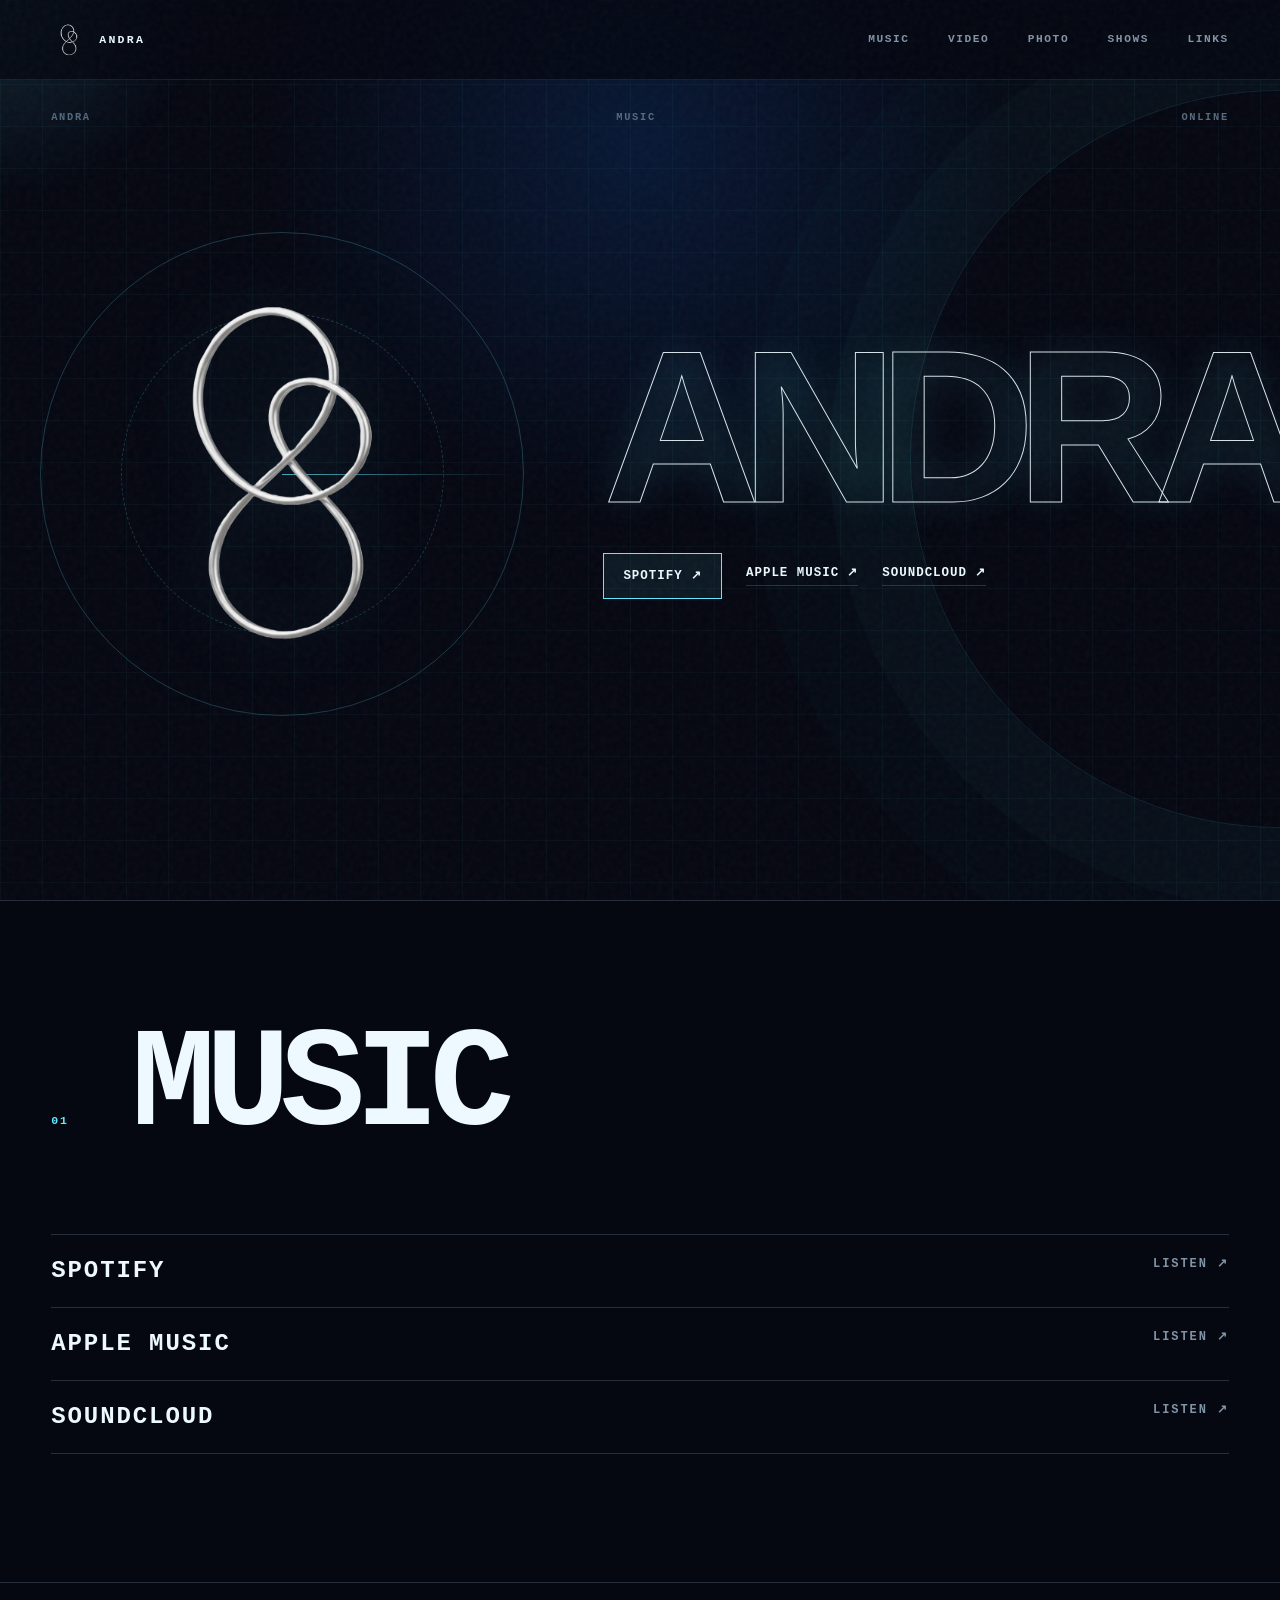
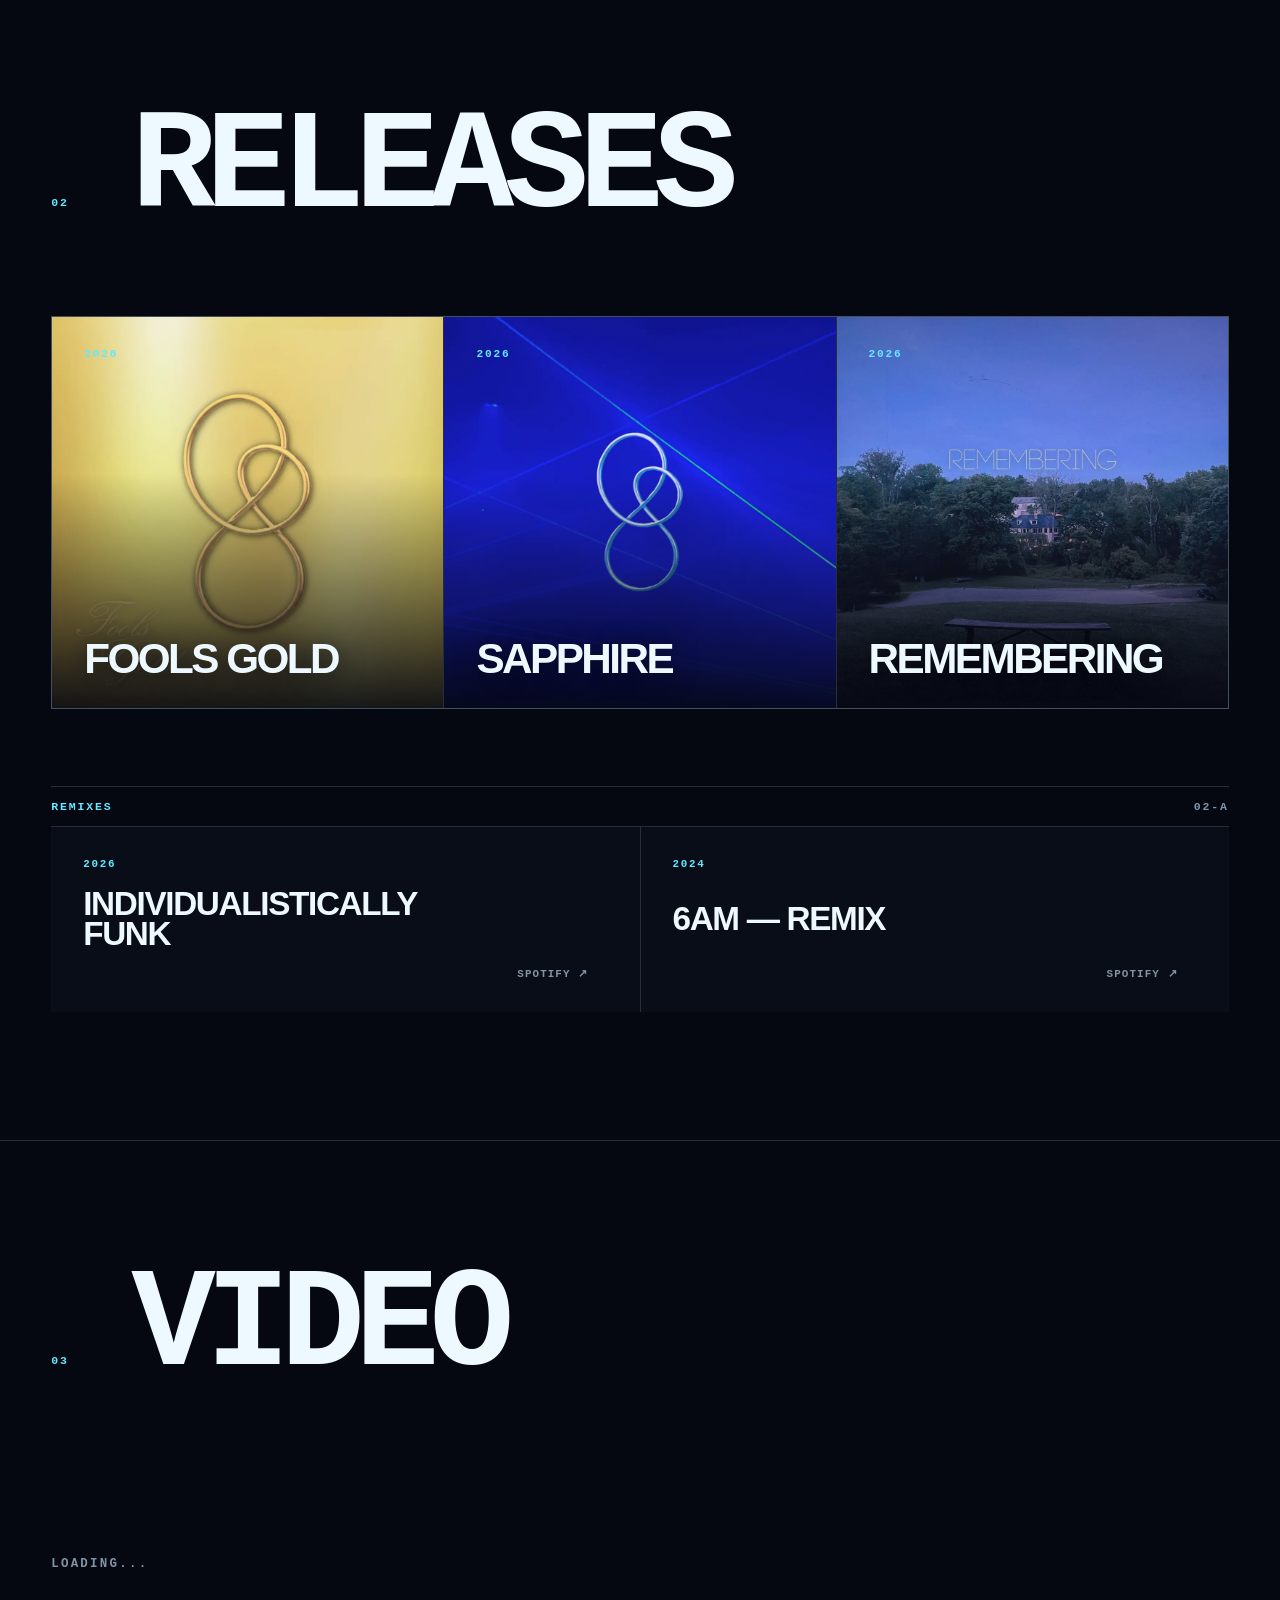
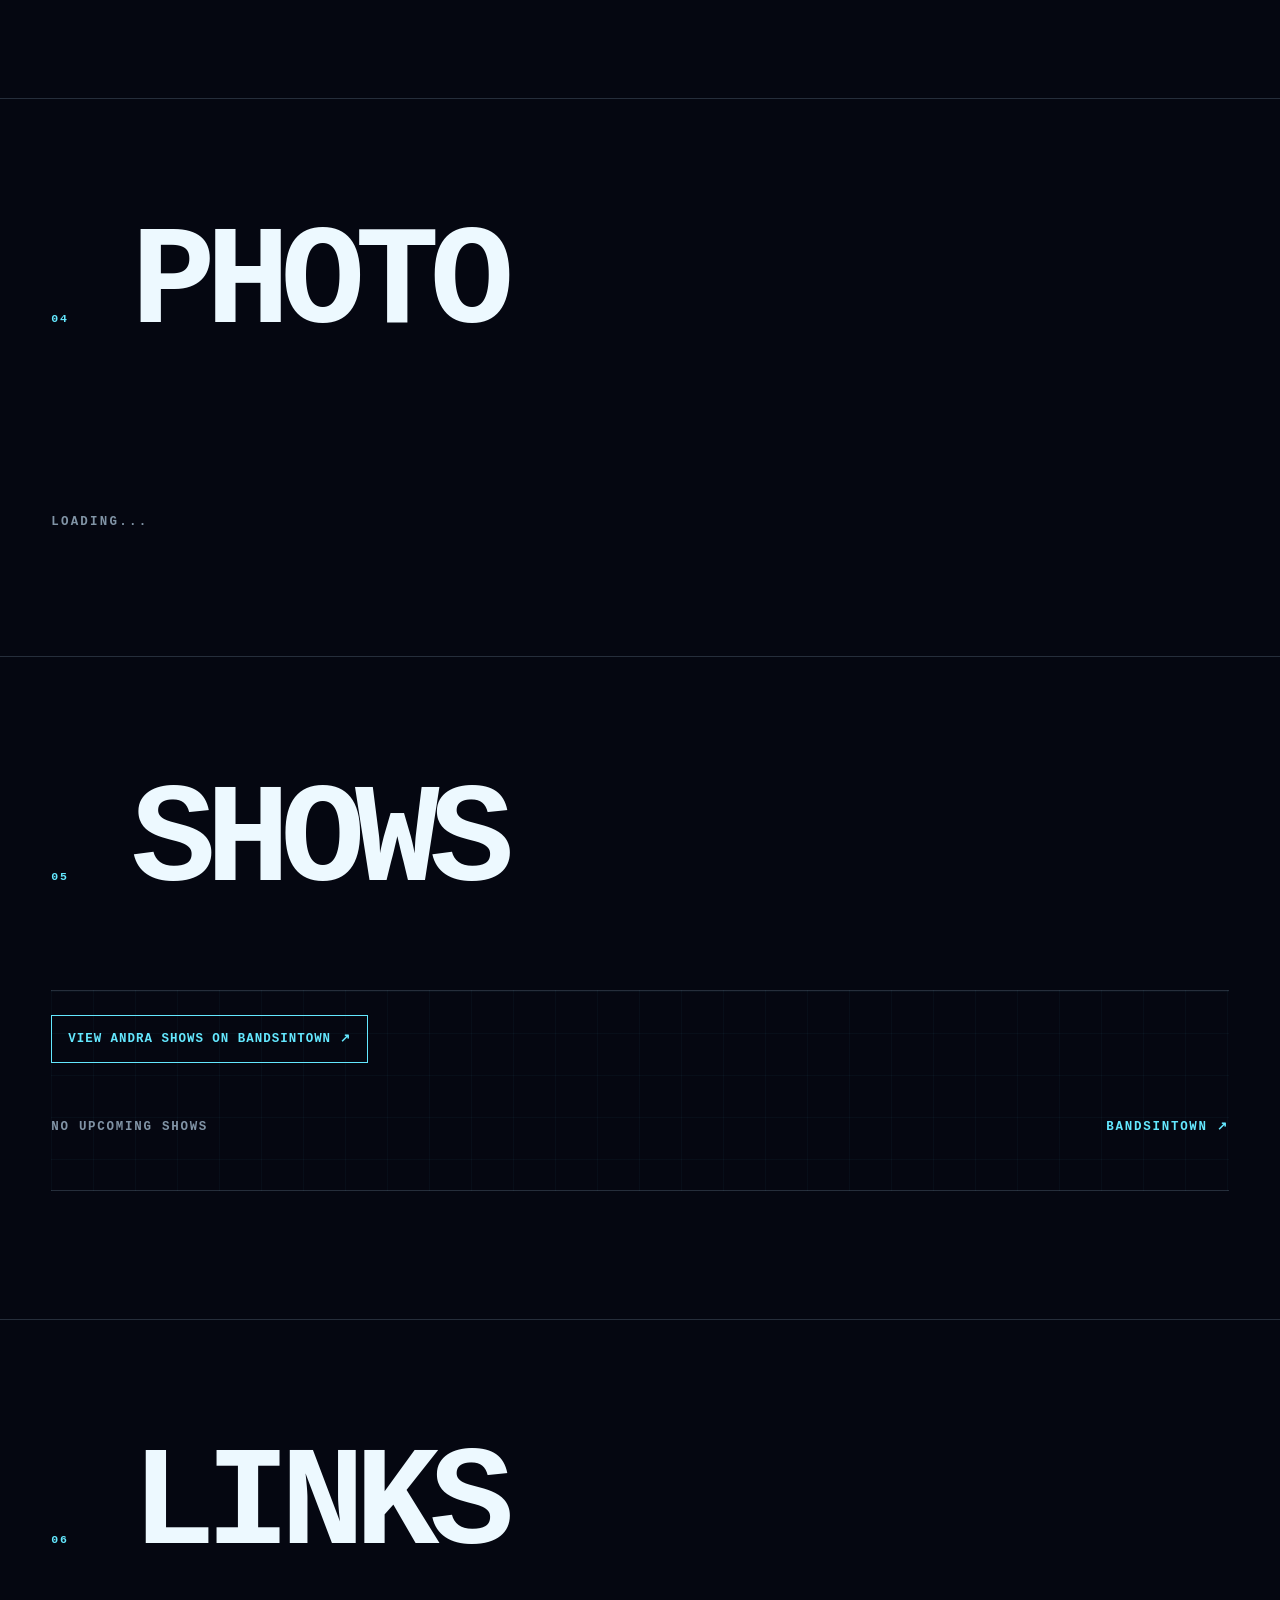
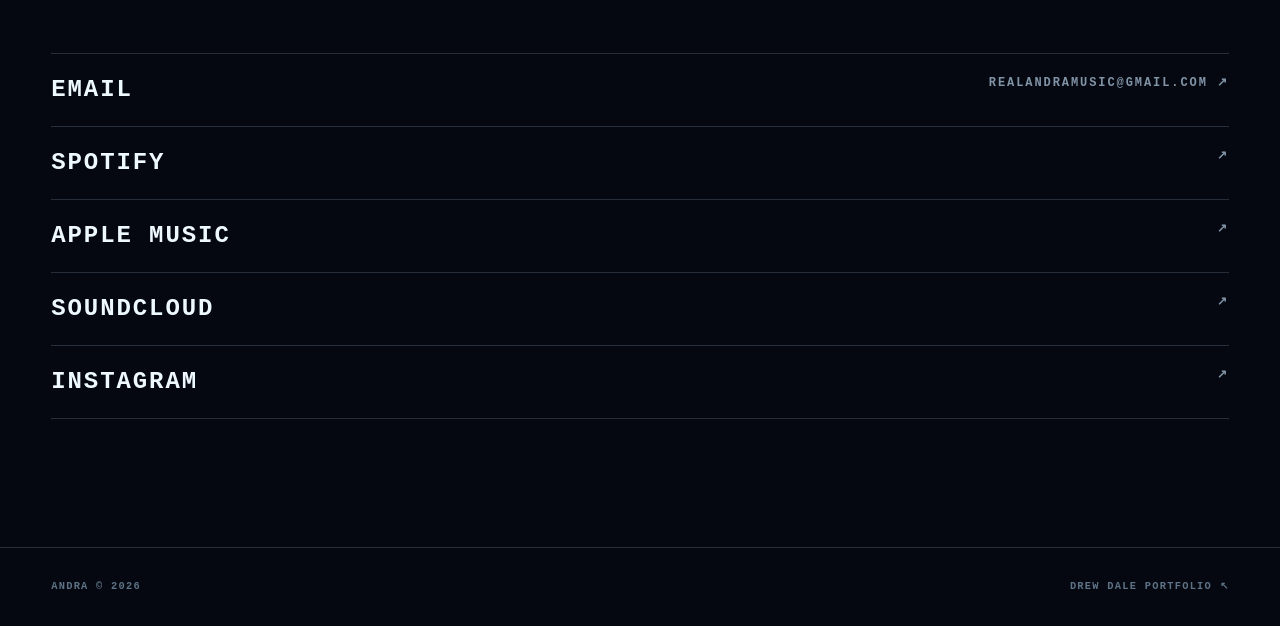
==== andra/index.html @ 9d119e75 "Add Andra release artwork and remix section" ====
<!doctype html>
<html lang="en">
<head>
  <meta charset="utf-8">
  <meta name="viewport" content="width=device-width, initial-scale=1">
  <meta name="description" content="Official music site for Andra.">
  <meta name="theme-color" content="#050711">
  <title>Andra — Music</title>
  <link rel="icon" href="assets/andra-logo.png" type="image/png">
  <link rel="stylesheet" href="style.css?v=7">
  <script src="script.js?v=4" defer></script>
  <script charset="utf-8" src="https://widgetv3.bandsintown.com/main.min.js" defer></script>
</head>
<body>
  <a class="skip-link" href="#main">Skip to music</a>
  <div class="grain" aria-hidden="true"></div>
  <div class="cursor-orb" aria-hidden="true"></div>

  <header class="site-header">
    <a class="mini-logo" href="#top" aria-label="Andra home">
      <img src="assets/andra-logo.png" alt="" width="1024" height="1024">
      <span>ANDRA</span>
    </a>
    <nav aria-label="Main navigation">
      <a href="#music">Music</a>
      <a href="#video">Video</a>
      <a href="#photo">Photo</a>
      <a href="#shows">Shows</a>
      <a href="#links">Links</a>
    </nav>
  </header>

  <main id="main">
    <section class="hero" id="top" aria-labelledby="artist-name">
      <div class="hero-interface" aria-hidden="true">
        <span>ANDRA</span>
        <span>MUSIC</span>
        <span>ONLINE</span>
      </div>

      <div class="hero-logo" aria-hidden="true">
        <div class="sonar sonar-a"></div>
        <div class="sonar sonar-b"></div>
        <img src="assets/andra-logo.png" alt="" width="1024" height="1024">
      </div>

      <div class="hero-copy">
        <h1 id="artist-name">ANDRA</h1>
        <div class="hero-links" aria-label="Listen to Andra">
          <a class="primary-link" href="https://open.spotify.com/artist/1Gm8p7CTSjxUu0ezOgOpoF?si=DqBibZ4pTDu-UYBPujvklw" target="_blank" rel="noreferrer">Spotify <span aria-hidden="true">↗</span></a>
          <a href="https://music.apple.com/us/artist/andra/1896564384" target="_blank" rel="noreferrer">Apple Music <span aria-hidden="true">↗</span></a>
          <a href="https://soundcloud.com/realandramusic" target="_blank" rel="noreferrer">SoundCloud <span aria-hidden="true">↗</span></a>
        </div>
      </div>
    </section>

    <section class="section music" id="music" aria-labelledby="music-title">
      <header class="section-header reveal">
        <span>01</span>
        <h2 id="music-title">MUSIC</h2>
      </header>

      <div class="platform-links reveal">
        <a href="https://open.spotify.com/artist/1Gm8p7CTSjxUu0ezOgOpoF?si=DqBibZ4pTDu-UYBPujvklw" target="_blank" rel="noreferrer"><span>Spotify</span><b>Listen ↗</b></a>
        <a href="https://music.apple.com/us/artist/andra/1896564384" target="_blank" rel="noreferrer"><span>Apple Music</span><b>Listen ↗</b></a>
        <a href="https://soundcloud.com/realandramusic" target="_blank" rel="noreferrer"><span>SoundCloud</span><b>Listen ↗</b></a>
      </div>
    </section>

    <section class="section releases" id="releases" aria-labelledby="releases-title">
      <header class="section-header reveal">
        <span>02</span>
        <h2 id="releases-title">RELEASES</h2>
      </header>

      <div class="release-grid originals-grid">
        <a class="release release-cover reveal" href="https://open.spotify.com/track/7aOInyZEMeMZ5EPRooJ4oB?si=f89f6ecf9fa64d1b" target="_blank" rel="noreferrer">
          <img class="release-art" src="assets/fools-gold-cover.webp" alt="Fools Gold cover art" width="1080" height="1080">
          <span>2026</span>
          <strong>FOOLS GOLD</strong>
        </a>
        <a class="release release-cover reveal" href="https://open.spotify.com/track/3JJ1TotNnG4MKwpEH8LheU?si=69274192e503441c" target="_blank" rel="noreferrer">
          <img class="release-art" src="assets/sapphire-cover.webp" alt="Sapphire cover art" width="1080" height="1080">
          <span>2026</span>
          <strong>SAPPHIRE</strong>
        </a>
        <a class="release release-cover reveal" href="https://open.spotify.com/track/6D9ojOeS3NkBoJqb3x55IJ?si=e30ac27583514f0c" target="_blank" rel="noreferrer">
          <img class="release-art" src="assets/remembering-cover.webp" alt="Remembering cover art" width="1080" height="1080">
          <span>2026</span>
          <strong>REMEMBERING</strong>
        </a>
      </div>

      <div class="remix-block reveal" aria-labelledby="remixes-title">
        <div class="remix-heading">
          <h3 id="remixes-title">REMIXES</h3>
          <span>02-A</span>
        </div>
        <div class="remix-grid">
          <a class="remix-card" href="https://open.spotify.com/track/6AsdfZY40Yx2FKGLTnUuQc?si=73b09f1d52a94569" target="_blank" rel="noreferrer">
            <span>2026</span>
            <strong>INDIVIDUALISTICALLY FUNK</strong>
            <b>Spotify ↗</b>
          </a>
          <a class="remix-card" href="https://open.spotify.com/track/5sXubuiJsOfsPEKRPsvcjN?si=dc56cf304c3b46ad" target="_blank" rel="noreferrer">
            <span>2024</span>
            <strong>6AM — REMIX</strong>
            <b>Spotify ↗</b>
          </a>
        </div>
      </div>
    </section>

    <section class="section pending-section" id="video" aria-labelledby="video-title">
      <header class="section-header reveal">
        <span>03</span>
        <h2 id="video-title">VIDEO</h2>
      </header>
      <p class="loading reveal">loading...</p>
    </section>

    <section class="section pending-section" id="photo" aria-labelledby="photo-title">
      <header class="section-header reveal">
        <span>04</span>
        <h2 id="photo-title">PHOTO</h2>
      </header>
      <p class="loading reveal">loading...</p>
    </section>

    <section class="section shows-section" id="shows" aria-labelledby="shows-title">
      <header class="section-header reveal">
        <span>05</span>
        <h2 id="shows-title">SHOWS</h2>
      </header>
      <div class="shows-feed reveal">
        <a
          class="bit-widget-initializer"
          href="https://www.bandsintown.com/a/15666679"
          target="_blank"
          rel="noreferrer"
          data-artist-name="id_15666679"
          data-background-color="rgba(5,7,17,0)"
          data-separator-color="rgba(190,227,255,0.18)"
          data-text-color="rgba(237,249,255,1)"
          data-font="monospace"
          data-auto-style="false"
          data-display-limit="all"
          data-display-local-dates="false"
          data-display-past-dates="false"
          data-local-dates-position="tab"
          data-display-details="false"
          data-display-lineup="false"
          data-display-start-time="true"
          data-social-share-icon="false"
          data-button-label-capitalization="uppercase"
          data-header-capitalization="uppercase"
          data-location-capitalization="uppercase"
          data-venue-capitalization="uppercase"
          data-date-format="MMM. D, YYYY"
          data-date-orientation="horizontal"
          data-date-border-color="#64e8ff"
          data-date-border-width="1px"
          data-date-capitalization="uppercase"
          data-date-border-radius="0px"
          data-event-ticket-cta-size="medium"
          data-event-ticket-text="TICKETS"
          data-event-ticket-icon="false"
          data-event-ticket-cta-text-color="rgba(5,7,17,1)"
          data-event-ticket-cta-bg-color="rgba(100,232,255,1)"
          data-event-ticket-cta-border-color="rgba(100,232,255,1)"
          data-event-ticket-cta-border-width="1px"
          data-event-ticket-cta-border-radius="0px"
          data-sold-out-button-text-color="rgba(5,7,17,1)"
          data-sold-out-button-background-color="rgba(129,148,166,1)"
          data-sold-out-button-border-color="rgba(129,148,166,1)"
          data-sold-out-button-clickable="true"
          data-event-rsvp-position="left"
          data-event-rsvp-cta-size="medium"
          data-event-rsvp-only-show-icon="false"
          data-event-rsvp-text="REMIND ME"
          data-event-rsvp-icon="false"
          data-event-rsvp-cta-text-color="rgba(100,232,255,1)"
          data-event-rsvp-cta-bg-color="rgba(5,7,17,0)"
          data-event-rsvp-cta-border-color="rgba(100,232,255,1)"
          data-event-rsvp-cta-border-width="1px"
          data-event-rsvp-cta-border-radius="0px"
          data-follow-section-position="top"
          data-follow-section-alignment="left"
          data-follow-section-header-text="SHOW ALERTS"
          data-follow-section-cta-size="medium"
          data-follow-section-cta-text="FOLLOW"
          data-follow-section-cta-icon="false"
          data-follow-section-cta-text-color="rgba(5,7,17,1)"
          data-follow-section-cta-bg-color="rgba(100,232,255,1)"
          data-follow-section-cta-border-color="rgba(100,232,255,1)"
          data-follow-section-cta-border-width="1px"
          data-follow-section-cta-border-radius="0px"
          data-play-my-city-position="bottom"
          data-play-my-city-alignment="left"
          data-play-my-city-header-text="NO LOCAL DATE?"
          data-play-my-city-cta-size="medium"
          data-play-my-city-cta-text="REQUEST A SHOW"
          data-play-my-city-cta-icon="false"
          data-play-my-city-cta-text-color="rgba(100,232,255,1)"
          data-play-my-city-cta-bg-color="rgba(5,7,17,0)"
          data-play-my-city-cta-border-color="rgba(100,232,255,1)"
          data-play-my-city-cta-border-width="1px"
          data-play-my-city-cta-border-radius="0px"
          data-language="en"
          data-layout-breakpoint="900"
          data-app-id="drewedale-github-io-andra"
          data-bit-logo-position="bottomRight"
          data-bit-logo-color="rgba(100,232,255,1)"
        >View Andra shows on Bandsintown ↗</a>
        <div class="shows-empty" id="shows-empty">
          <span>No upcoming shows</span>
          <a href="https://www.bandsintown.com/a/15666679" target="_blank" rel="noreferrer">Bandsintown ↗</a>
        </div>
      </div>
    </section>

    <section class="section links" id="links" aria-labelledby="links-title">
      <header class="section-header reveal">
        <span>06</span>
        <h2 id="links-title">LINKS</h2>
      </header>
      <div class="platform-links reveal">
        <a href="mailto:realandramusic@gmail.com"><span>Email</span><b>realandramusic@gmail.com ↗</b></a>
        <a href="https://open.spotify.com/artist/1Gm8p7CTSjxUu0ezOgOpoF?si=DqBibZ4pTDu-UYBPujvklw" target="_blank" rel="noreferrer"><span>Spotify</span><b>↗</b></a>
        <a href="https://music.apple.com/us/artist/andra/1896564384" target="_blank" rel="noreferrer"><span>Apple Music</span><b>↗</b></a>
        <a href="https://soundcloud.com/realandramusic" target="_blank" rel="noreferrer"><span>SoundCloud</span><b>↗</b></a>
        <a href="https://www.instagram.com/andraphile/" target="_blank" rel="noreferrer"><span>Instagram</span><b>↗</b></a>
      </div>
    </section>
  </main>

  <footer>
    <p>ANDRA © <span id="year">2026</span></p>
    <a href="/">Drew Dale portfolio ↖</a>
  </footer>
</body>
</html>
---- andra/style.css ----
:root {
  --void: #050711;
  --ink: #edf9ff;
  --muted: #8194a6;
  --line: rgba(190, 227, 255, 0.18);
  --cyan: #64e8ff;
  --blue: #1976ff;
  --violet: #8c5cff;
  --pad: clamp(1.2rem, 4vw, 4.2rem);
}

* { box-sizing: border-box; }
html { scroll-behavior: smooth; }
body {
  margin: 0;
  overflow-x: hidden;
  background: var(--void);
  color: var(--ink);
  font-family: Inter, "Helvetica Neue", Arial, sans-serif;
  font-size: 16px;
  line-height: 1.5;
}
body::before {
  content: "";
  position: fixed;
  inset: 0;
  z-index: -2;
  background:
    linear-gradient(rgba(100, 232, 255, .035) 1px, transparent 1px),
    linear-gradient(90deg, rgba(100, 232, 255, .035) 1px, transparent 1px),
    radial-gradient(circle at 50% 16%, rgba(25, 118, 255, .15), transparent 38%),
    var(--void);
  background-size: 42px 42px, 42px 42px, auto, auto;
}

a { color: inherit; }
img { display: block; max-width: 100%; }
::selection { background: var(--cyan); color: var(--void); }

.skip-link {
  position: fixed;
  left: 1rem;
  top: 1rem;
  z-index: 100;
  padding: .7rem 1rem;
  background: var(--cyan);
  color: var(--void);
  transform: translateY(-200%);
}
.skip-link:focus { transform: none; }
.grain {
  position: fixed;
  inset: 0;
  z-index: 20;
  pointer-events: none;
  opacity: .04;
  background-image: url("data:image/svg+xml,%3Csvg viewBox='0 0 180 180' xmlns='http://www.w3.org/2000/svg'%3E%3Cfilter id='n'%3E%3CfeTurbulence type='fractalNoise' baseFrequency='.88' numOctaves='4' stitchTiles='stitch'/%3E%3C/filter%3E%3Crect width='100%25' height='100%25' filter='url(%23n)'/%3E%3C/svg%3E");
}
.cursor-orb {
  position: fixed;
  z-index: -1;
  width: 28rem;
  aspect-ratio: 1;
  border-radius: 50%;
  pointer-events: none;
  transform: translate(-50%, -50%);
  background: radial-gradient(circle, rgba(100, 232, 255, .13), transparent 64%);
}

.site-header {
  position: fixed;
  inset: 0 0 auto;
  z-index: 10;
  display: flex;
  align-items: center;
  justify-content: space-between;
  min-height: 5rem;
  padding: 0 var(--pad);
  border-bottom: 1px solid rgba(190, 227, 255, .1);
  background: rgba(5, 7, 17, .78);
  backdrop-filter: blur(14px);
}
.mini-logo {
  display: flex;
  flex: 0 0 auto;
  align-items: center;
  gap: .75rem;
  text-decoration: none;
  font: 800 .72rem/1 ui-monospace, SFMono-Regular, Menlo, monospace;
  letter-spacing: .2em;
}
.mini-logo img {
  width: 2.25rem;
  height: 2.25rem;
  aspect-ratio: 1;
  object-fit: contain;
}
nav {
  display: flex;
  gap: clamp(1rem, 3vw, 3rem);
}
nav a {
  color: var(--muted);
  text-decoration: none;
  text-transform: uppercase;
  font: 700 .7rem/1 ui-monospace, SFMono-Regular, Menlo, monospace;
  letter-spacing: .14em;
}
nav a:hover,
nav a:focus-visible { color: var(--cyan); }

.hero {
  position: relative;
  min-height: 100svh;
  display: grid;
  grid-template-columns: minmax(18rem, .85fr) minmax(0, 1.15fr);
  align-items: center;
  gap: clamp(2rem, 7vw, 8rem);
  padding: 8rem var(--pad) 5rem;
  overflow: hidden;
}
.hero::after {
  content: "";
  position: absolute;
  width: 46rem;
  height: 46rem;
  right: -23rem;
  top: 10%;
  border: 1px solid rgba(100, 232, 255, .12);
  border-radius: 50%;
  box-shadow: 0 0 0 5rem rgba(100, 232, 255, .02), 0 0 0 10rem rgba(100, 232, 255, .015);
}
.hero-interface {
  position: absolute;
  top: 7rem;
  left: var(--pad);
  right: var(--pad);
  display: flex;
  justify-content: space-between;
  color: #536a7e;
  font: 700 .65rem/1 ui-monospace, SFMono-Regular, Menlo, monospace;
  letter-spacing: .16em;
}
.hero-logo {
  position: relative;
  display: grid;
  place-items: center;
  width: min(34rem, 42vw);
  aspect-ratio: 1;
  justify-self: center;
}
.hero-logo img {
  position: relative;
  z-index: 2;
  width: 72%;
  height: 72%;
  aspect-ratio: 1;
  object-fit: contain;
  filter: drop-shadow(0 0 2rem rgba(100, 232, 255, .17));
  animation: drift 7s ease-in-out infinite;
}
.sonar {
  position: absolute;
  border: 1px solid rgba(100, 232, 255, .22);
  border-radius: 50%;
}
.sonar::after {
  content: "";
  position: absolute;
  left: 50%;
  top: 50%;
  width: 50%;
  height: 1px;
  background: linear-gradient(90deg, rgba(100, 232, 255, .45), transparent);
  transform-origin: left;
}
.sonar-a { inset: 5%; animation: rotate 14s linear infinite; }
.sonar-b { inset: 20%; border-style: dashed; animation: reverse-rotate 10s linear infinite; }
.hero-copy { position: relative; z-index: 2; }
h1,
h2,
p { margin-top: 0; }
h1 {
  margin: 0;
  color: transparent;
  font-size: clamp(6rem, 17vw, 15rem);
  font-weight: 900;
  line-height: .72;
  letter-spacing: -.09em;
  -webkit-text-stroke: 1px rgba(237, 249, 255, .9);
  text-shadow: 0 0 2.5rem rgba(100, 232, 255, .1);
}
.hero-links {
  display: flex;
  align-items: center;
  gap: 1.5rem;
  margin-top: 3rem;
  flex-wrap: wrap;
}
.hero-links a {
  display: inline-flex;
  gap: .5rem;
  padding-bottom: .25rem;
  border-bottom: 1px solid var(--line);
  text-decoration: none;
  font: 700 .78rem/1.2 ui-monospace, SFMono-Regular, Menlo, monospace;
  letter-spacing: .08em;
  text-transform: uppercase;
}
.hero-links .primary-link {
  padding: .9rem 1.2rem;
  border: 1px solid var(--cyan);
  background: rgba(100, 232, 255, .08);
}
.hero-links a:hover,
.hero-links a:focus-visible { color: var(--cyan); }

.section {
  padding: clamp(5.5rem, 10vw, 9rem) var(--pad);
  border-top: 1px solid var(--line);
}
.section-header {
  display: grid;
  grid-template-columns: 4rem 1fr;
  align-items: baseline;
  gap: 1rem;
  margin-bottom: clamp(3rem, 7vw, 6rem);
}
.section-header > span {
  color: var(--cyan);
  font: 700 .72rem/1 ui-monospace, SFMono-Regular, Menlo, monospace;
  letter-spacing: .16em;
}
.section-header h2 {
  margin: 0;
  color: var(--ink);
  font: 800 clamp(3.4rem, 11vw, 10rem)/.82 ui-monospace, SFMono-Regular, Menlo, monospace;
  letter-spacing: -.07em;
}

.platform-links { border-top: 1px solid var(--line); }
.platform-links a {
  display: flex;
  justify-content: space-between;
  gap: 2rem;
  padding: 1.35rem 0;
  border-bottom: 1px solid var(--line);
  text-decoration: none;
  text-transform: uppercase;
  font: 700 clamp(1rem, 2vw, 1.5rem)/1.2 ui-monospace, SFMono-Regular, Menlo, monospace;
  letter-spacing: .08em;
}
.platform-links b {
  color: var(--muted);
  font-size: .75rem;
  font-weight: 700;
  overflow-wrap: anywhere;
  text-align: right;
}
.platform-links a:hover,
.platform-links a:focus-visible { color: var(--cyan); }

.release-grid {
  display: grid;
  grid-template-columns: repeat(3, minmax(0, 1fr));
  gap: 1px;
  background: var(--line);
  border: 1px solid var(--line);
}
.release {
  position: relative;
  min-height: 22rem;
  display: flex;
  flex-direction: column;
  justify-content: space-between;
  padding: clamp(1.5rem, 4vw, 3rem);
  overflow: hidden;
  background: #090d18;
  text-decoration: none;
  isolation: isolate;
}
.release::before {
  content: "";
  position: absolute;
  z-index: -1;
  width: 20rem;
  aspect-ratio: 1;
  right: -8rem;
  top: -8rem;
  border: 1px solid rgba(255, 255, 255, .16);
  border-radius: 50%;
  transition: transform .6s ease;
}
.release::after {
  content: "";
  position: absolute;
  z-index: -2;
  inset: 0;
  opacity: .7;
  background: radial-gradient(circle at 75% 20%, rgba(100, 232, 255, .25), transparent 38%);
}
.release:hover::before,
.release:focus-visible::before { transform: scale(1.15) rotate(20deg); }
.release > span {
  color: var(--cyan);
  font: 700 .7rem/1 ui-monospace, SFMono-Regular, Menlo, monospace;
  letter-spacing: .16em;
}
.release strong {
  max-width: 90%;
  font-size: clamp(2.7rem, 6vw, 6rem);
  line-height: .84;
  letter-spacing: -.06em;
}
.release-cover {
  min-height: 0;
  aspect-ratio: 1;
  padding: clamp(1.1rem, 2.5vw, 2rem);
}
.release-cover .release-art {
  position: absolute;
  inset: 0;
  z-index: 0;
  width: 100%;
  height: 100%;
  object-fit: cover;
  transition: transform .7s cubic-bezier(.2, .8, .2, 1);
}
.release-cover::before {
  z-index: 2;
  opacity: 0;
}
.release-cover::after {
  z-index: 1;
  opacity: 1;
  background: linear-gradient(to top, rgba(5, 7, 17, .92), rgba(5, 7, 17, .04) 60%);
}
.release-cover > span,
.release-cover strong {
  position: relative;
  z-index: 3;
}
.release-cover strong {
  max-width: 100%;
  font-size: clamp(1.5rem, 3.3vw, 3.3rem);
  text-shadow: 0 .1rem 1.5rem rgba(5, 7, 17, .8);
}
.release-cover:hover .release-art,
.release-cover:focus-visible .release-art { transform: scale(1.035); }

.remix-block { margin-top: clamp(2.5rem, 6vw, 5rem); }
.remix-heading {
  display: flex;
  align-items: baseline;
  justify-content: space-between;
  gap: 2rem;
  padding: .85rem 0;
  border-top: 1px solid var(--line);
  border-bottom: 1px solid var(--line);
  color: var(--cyan);
  font: 700 .72rem/1 ui-monospace, SFMono-Regular, Menlo, monospace;
  letter-spacing: .16em;
}
.remix-heading h3 {
  margin: 0;
  font: inherit;
}
.remix-heading span { color: var(--muted); }
.remix-grid {
  display: grid;
  grid-template-columns: repeat(2, minmax(0, 1fr));
  gap: 1px;
  background: var(--line);
}
.remix-card {
  min-height: 11rem;
  display: grid;
  grid-template-columns: 1fr auto;
  align-content: space-between;
  gap: 1.2rem;
  padding: clamp(1.2rem, 2.5vw, 2rem);
  background: #090d18;
  text-decoration: none;
  transition: background-color .25s ease, color .25s ease;
}
.remix-card > span {
  color: var(--cyan);
  font: 700 .68rem/1 ui-monospace, SFMono-Regular, Menlo, monospace;
  letter-spacing: .16em;
}
.remix-card strong {
  grid-column: 1 / -1;
  max-width: 22ch;
  font-size: clamp(1.35rem, 2.6vw, 2.4rem);
  line-height: .92;
  letter-spacing: -.04em;
  overflow-wrap: anywhere;
}
.remix-card b {
  justify-self: end;
  color: var(--muted);
  text-transform: uppercase;
  font: 700 .68rem/1 ui-monospace, SFMono-Regular, Menlo, monospace;
  letter-spacing: .1em;
}
.remix-card:hover,
.remix-card:focus-visible {
  background: rgba(100, 232, 255, .08);
  color: var(--cyan);
}

.pending-section {
  min-height: 62svh;
  display: flex;
  flex-direction: column;
  justify-content: space-between;
}
.pending-section .section-header { margin-bottom: 5rem; }
.loading {
  margin: 0;
  color: var(--muted);
  text-transform: uppercase;
  font: 700 .78rem/1 ui-monospace, SFMono-Regular, Menlo, monospace;
  letter-spacing: .18em;
}

.shows-section {
  min-height: 62svh;
}
.shows-feed {
  min-height: 12rem;
  padding-top: 1.5rem;
  border-top: 1px solid var(--line);
  background:
    linear-gradient(90deg, rgba(100, 232, 255, .035) 1px, transparent 1px),
    linear-gradient(rgba(100, 232, 255, .035) 1px, transparent 1px);
  background-size: 42px 42px;
}
.shows-feed .bit-widget-initializer {
  display: inline-flex;
  align-items: center;
  min-height: 3rem;
  padding: .85rem 1rem;
  border: 1px solid var(--cyan);
  color: var(--cyan);
  text-decoration: none;
  text-transform: uppercase;
  font: 700 .78rem/1.2 ui-monospace, SFMono-Regular, Menlo, monospace;
  letter-spacing: .08em;
}
.shows-feed .bit-widget-initializer:hover,
.shows-feed .bit-widget-initializer:focus-visible {
  background: var(--cyan);
  color: var(--void);
}
.shows-feed .bit-widget {
  max-width: none;
  font-family: ui-monospace, SFMono-Regular, Menlo, monospace !important;
}
.shows-feed .bit-widget *,
.shows-feed .bit-widget button,
.shows-feed .bit-widget a {
  border-radius: 0 !important;
}
.shows-empty {
  display: flex;
  align-items: center;
  justify-content: space-between;
  gap: 2rem;
  min-height: 8rem;
  padding: 1.5rem 0;
  border-bottom: 1px solid var(--line);
  color: var(--muted);
  text-transform: uppercase;
  font: 700 .78rem/1.3 ui-monospace, SFMono-Regular, Menlo, monospace;
  letter-spacing: .14em;
}
.shows-empty[hidden] { display: none; }
.shows-empty a {
  color: var(--cyan);
  text-decoration: none;
}
.shows-empty a:hover,
.shows-empty a:focus-visible { color: var(--ink); }

footer {
  display: flex;
  justify-content: space-between;
  gap: 1rem;
  padding: 2rem var(--pad);
  border-top: 1px solid var(--line);
  color: #5d7284;
  text-transform: uppercase;
  font: 700 .65rem/1.3 ui-monospace, SFMono-Regular, Menlo, monospace;
  letter-spacing: .12em;
}
footer p { margin: 0; }
footer a { text-decoration: none; }
footer a:hover,
footer a:focus-visible { color: var(--cyan); }

.reveal {
  opacity: 0;
  transform: translateY(2rem);
  transition: opacity .8s ease, transform .8s cubic-bezier(.2, .8, .2, 1);
}
.reveal.is-visible { opacity: 1; transform: none; }

@keyframes rotate { to { transform: rotate(360deg); } }
@keyframes reverse-rotate { to { transform: rotate(-360deg); } }
@keyframes drift { 0%, 100% { transform: translateY(-1%); } 50% { transform: translateY(2%); } }

@media (max-width: 900px) {
  .site-header { align-items: stretch; flex-direction: column; justify-content: center; gap: .8rem; padding-block: .8rem; }
  nav { width: 100%; overflow-x: auto; padding-bottom: .1rem; scrollbar-width: none; }
  nav::-webkit-scrollbar { display: none; }
  .hero { grid-template-columns: 1fr; padding-top: 10rem; }
  .hero-logo { width: min(30rem, 78vw); }
  .hero-copy { text-align: center; }
  .hero-links { justify-content: center; }
  h1 { font-size: clamp(6rem, 29vw, 12rem); }
}

@media (max-width: 600px) {
  .mini-logo img { width: 1.9rem; height: 1.9rem; }
  .hero-interface { top: 8.8rem; }
  .hero-interface span:nth-child(2) { display: none; }
  .section-header { grid-template-columns: 2rem 1fr; }
  .section-header h2 { font-size: clamp(3rem, 16vw, 6rem); }
  .release-grid,
  .remix-grid { grid-template-columns: 1fr; }
  .release-cover { min-height: 0; }
  .platform-links a { align-items: baseline; }
  .shows-feed { padding-top: 1rem; }
  .shows-empty { align-items: flex-start; flex-direction: column; justify-content: center; gap: 1rem; }
  footer { flex-wrap: wrap; }
}

@media (prefers-reduced-motion: reduce) {
  html { scroll-behavior: auto; }
  *, *::before, *::after {
    animation-duration: .01ms !important;
    animation-iteration-count: 1 !important;
    transition-duration: .01ms !important;
  }
  .reveal { opacity: 1; transform: none; }
  .cursor-orb { display: none; }
}
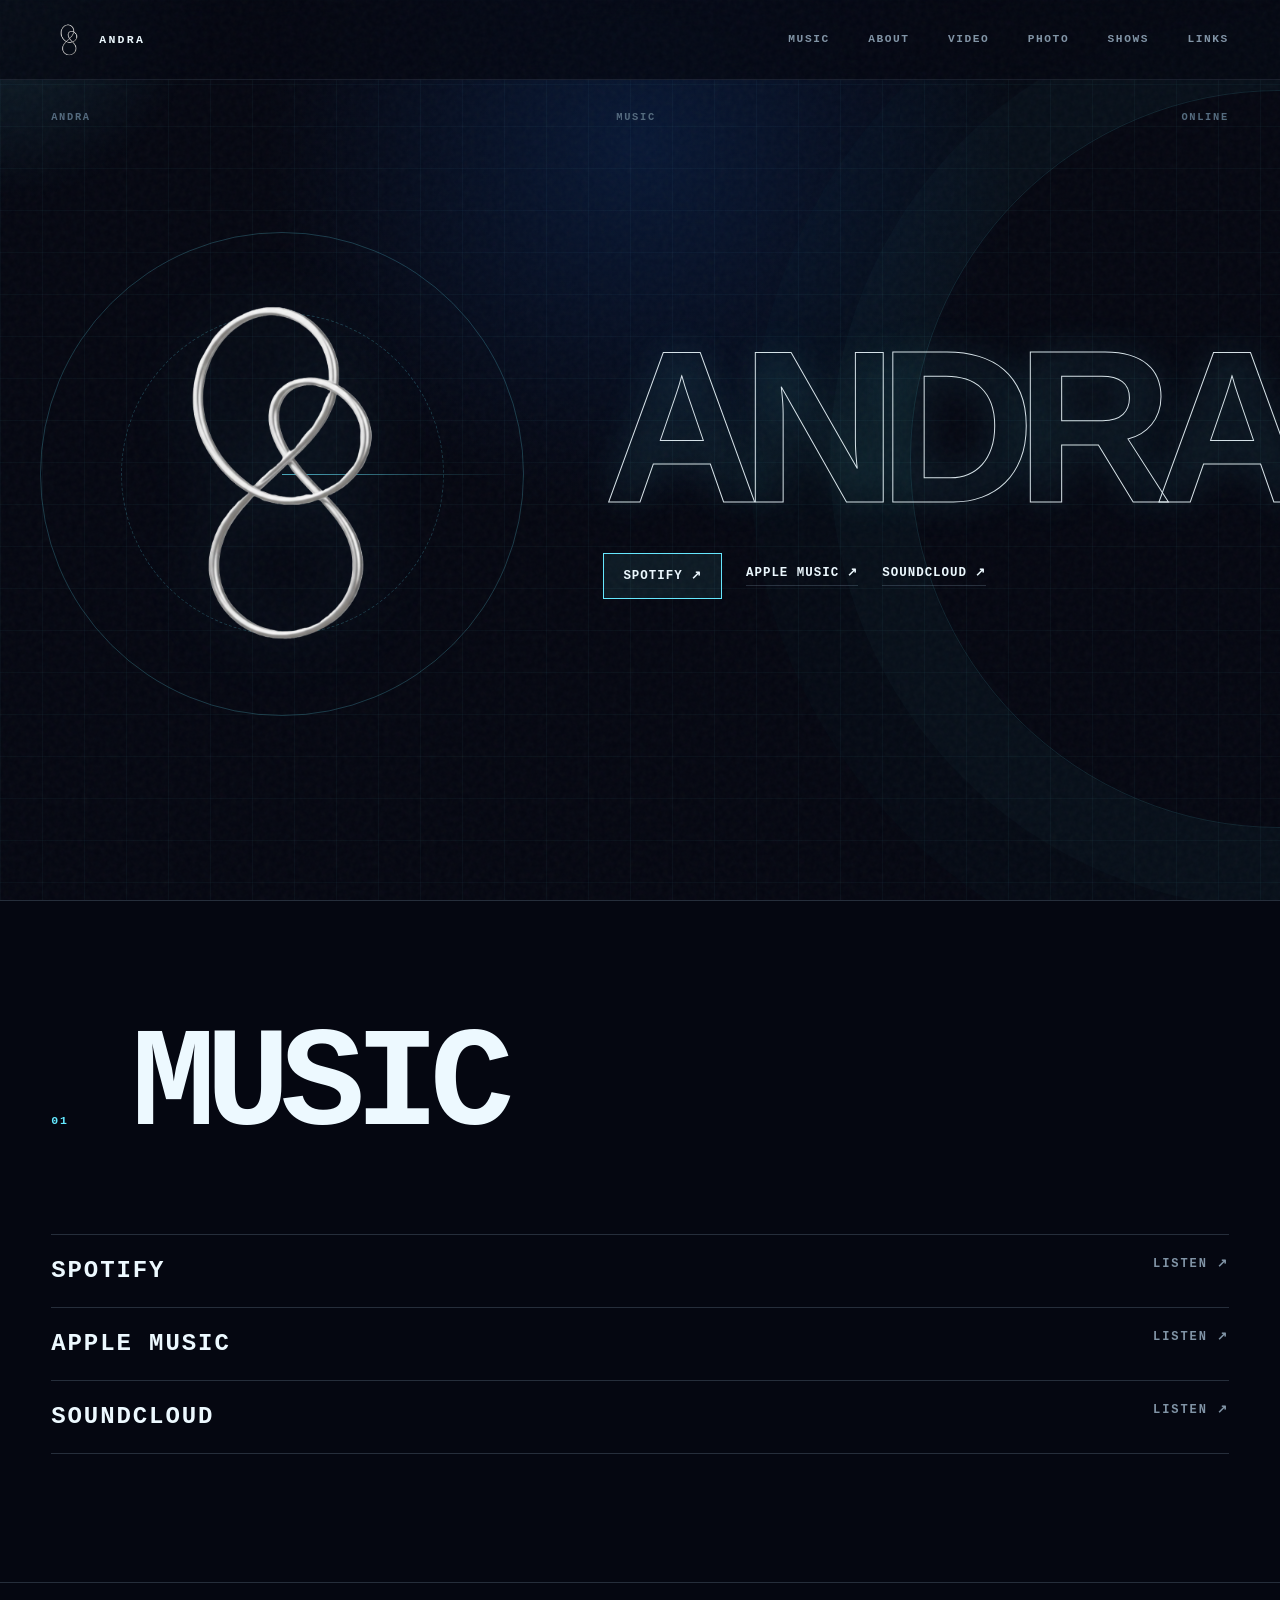
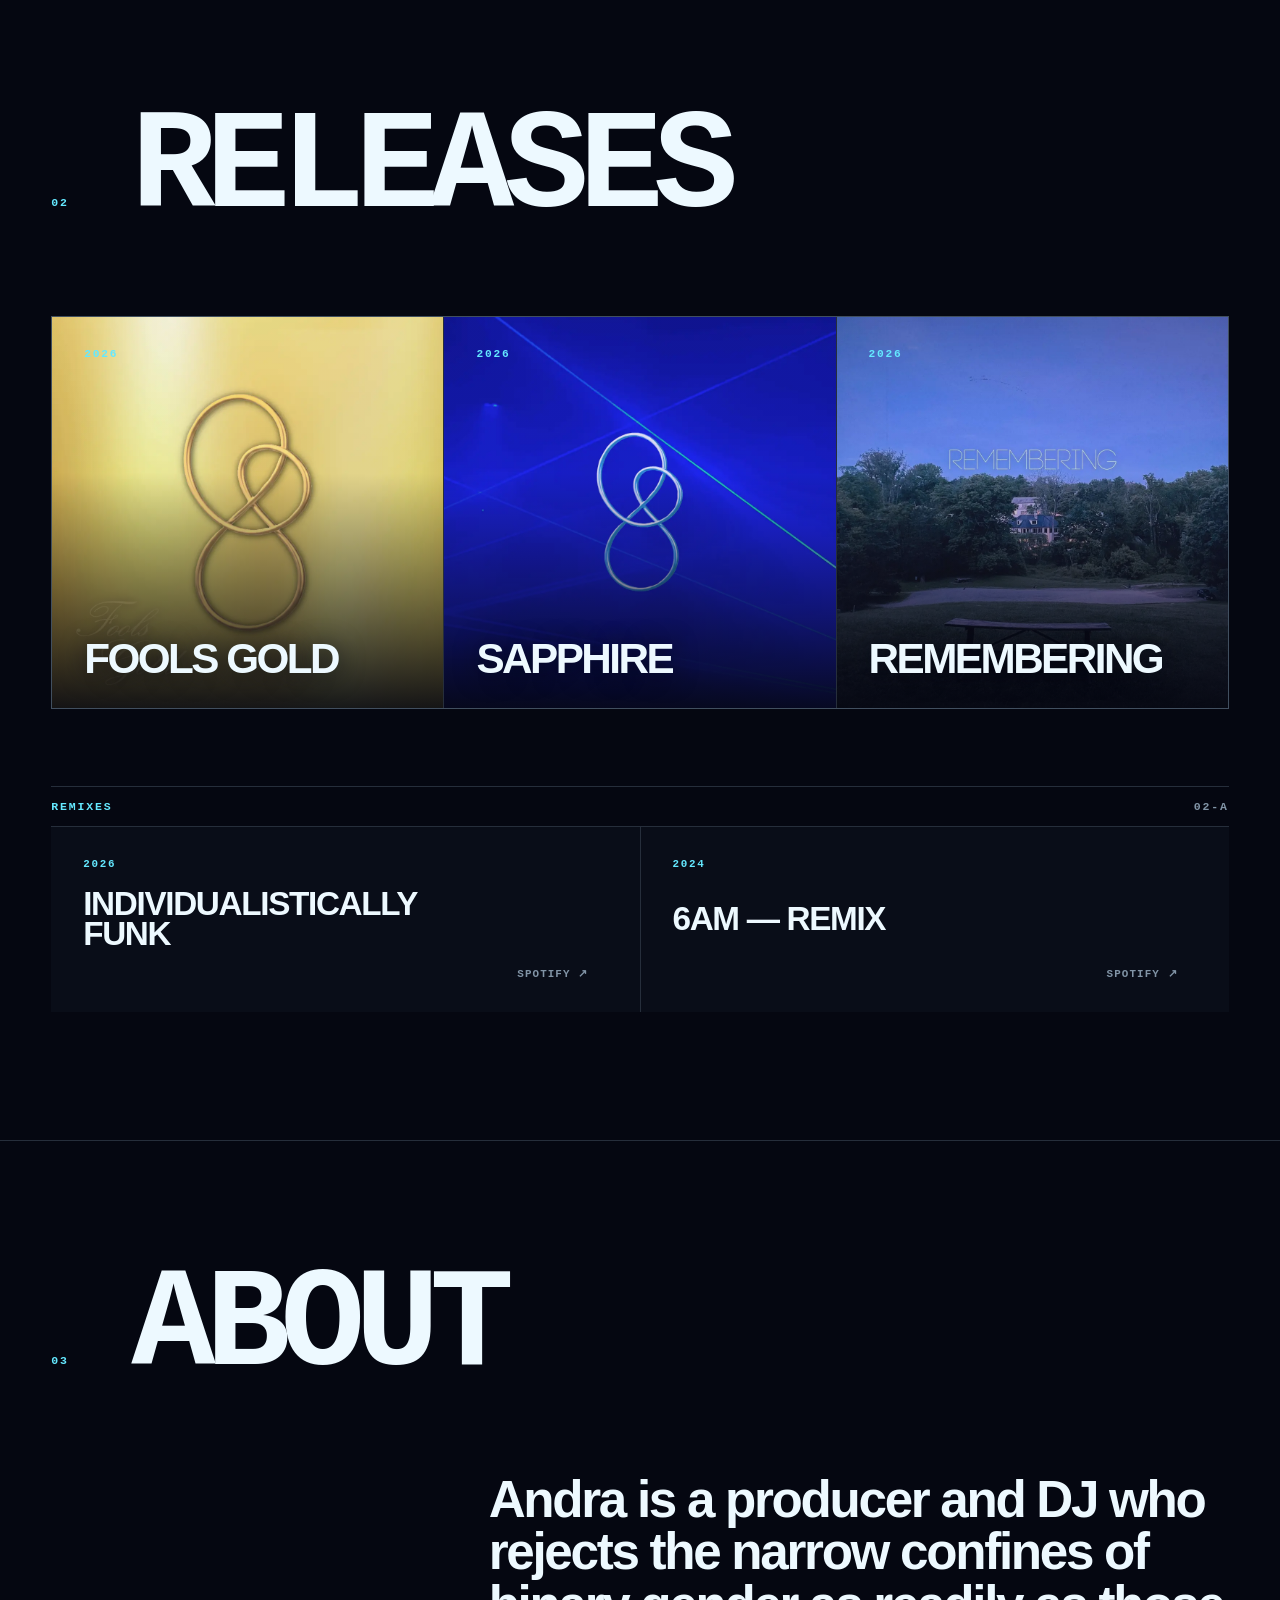
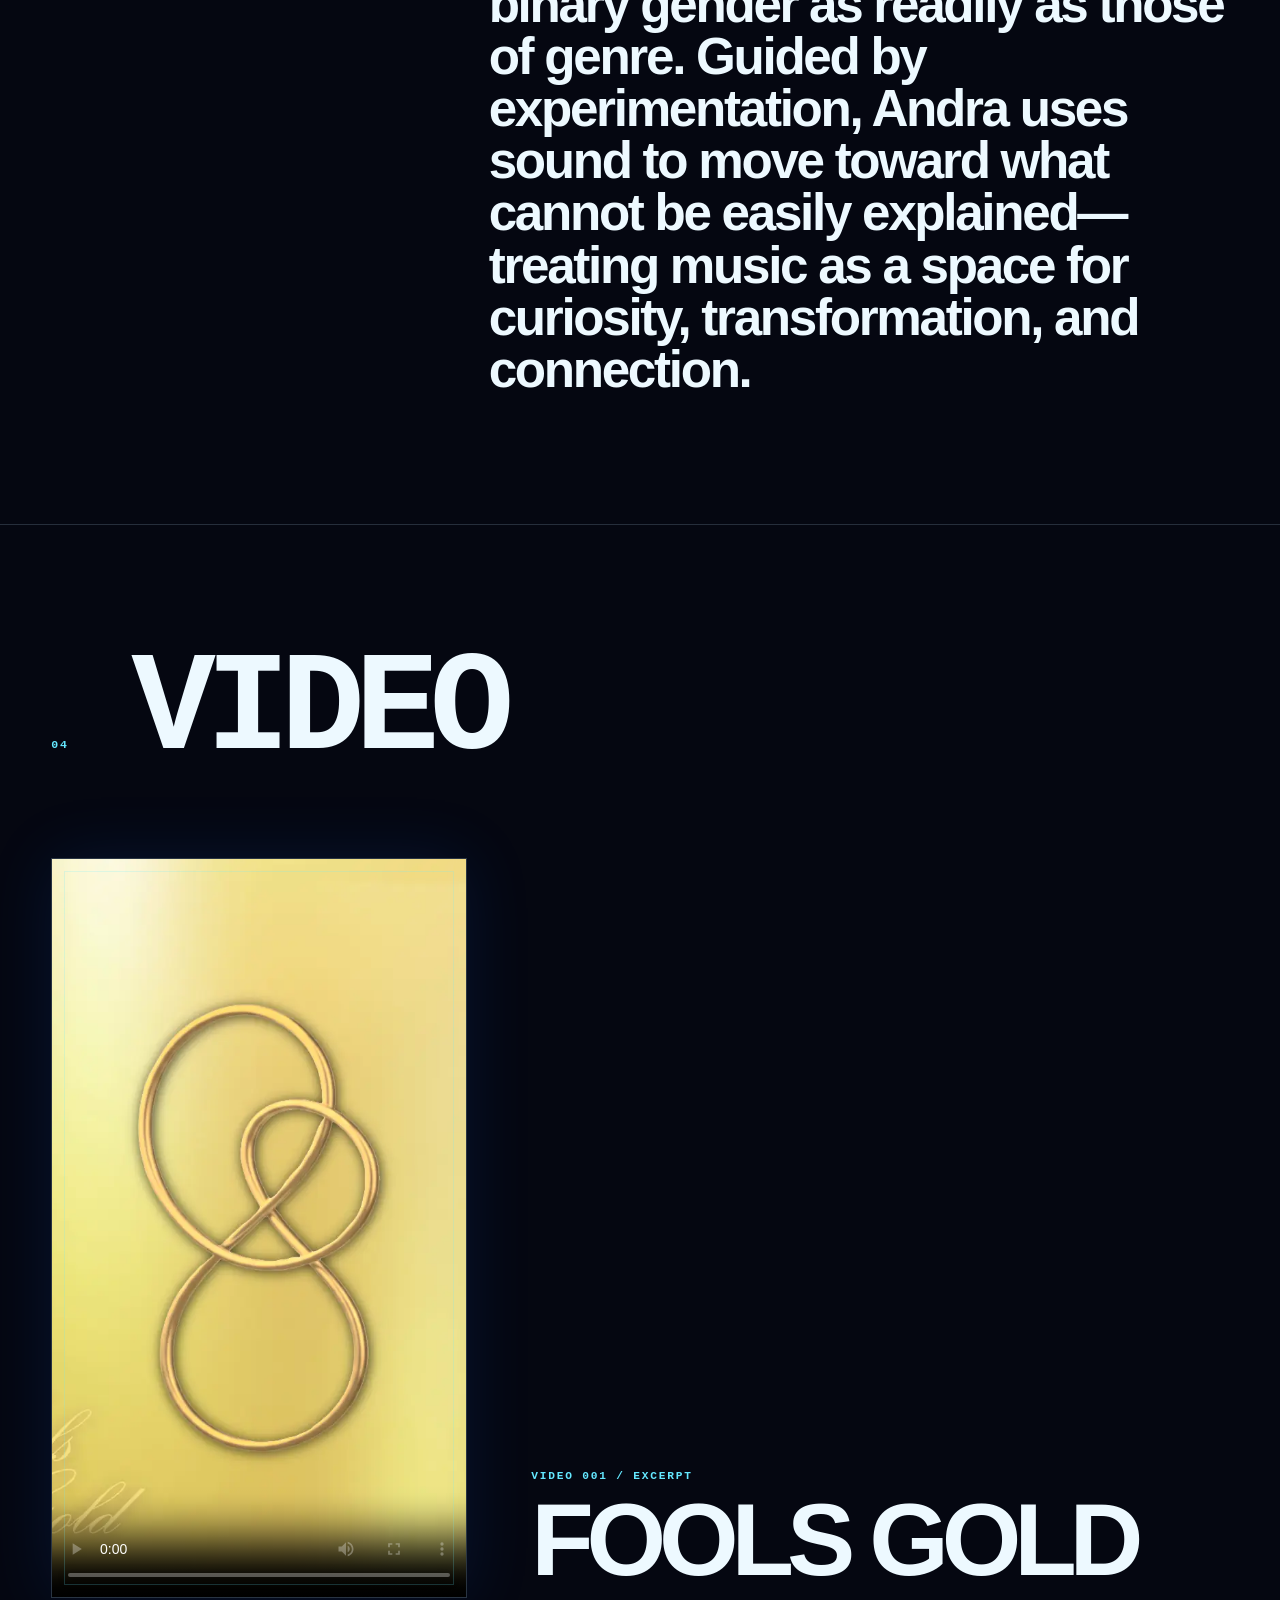
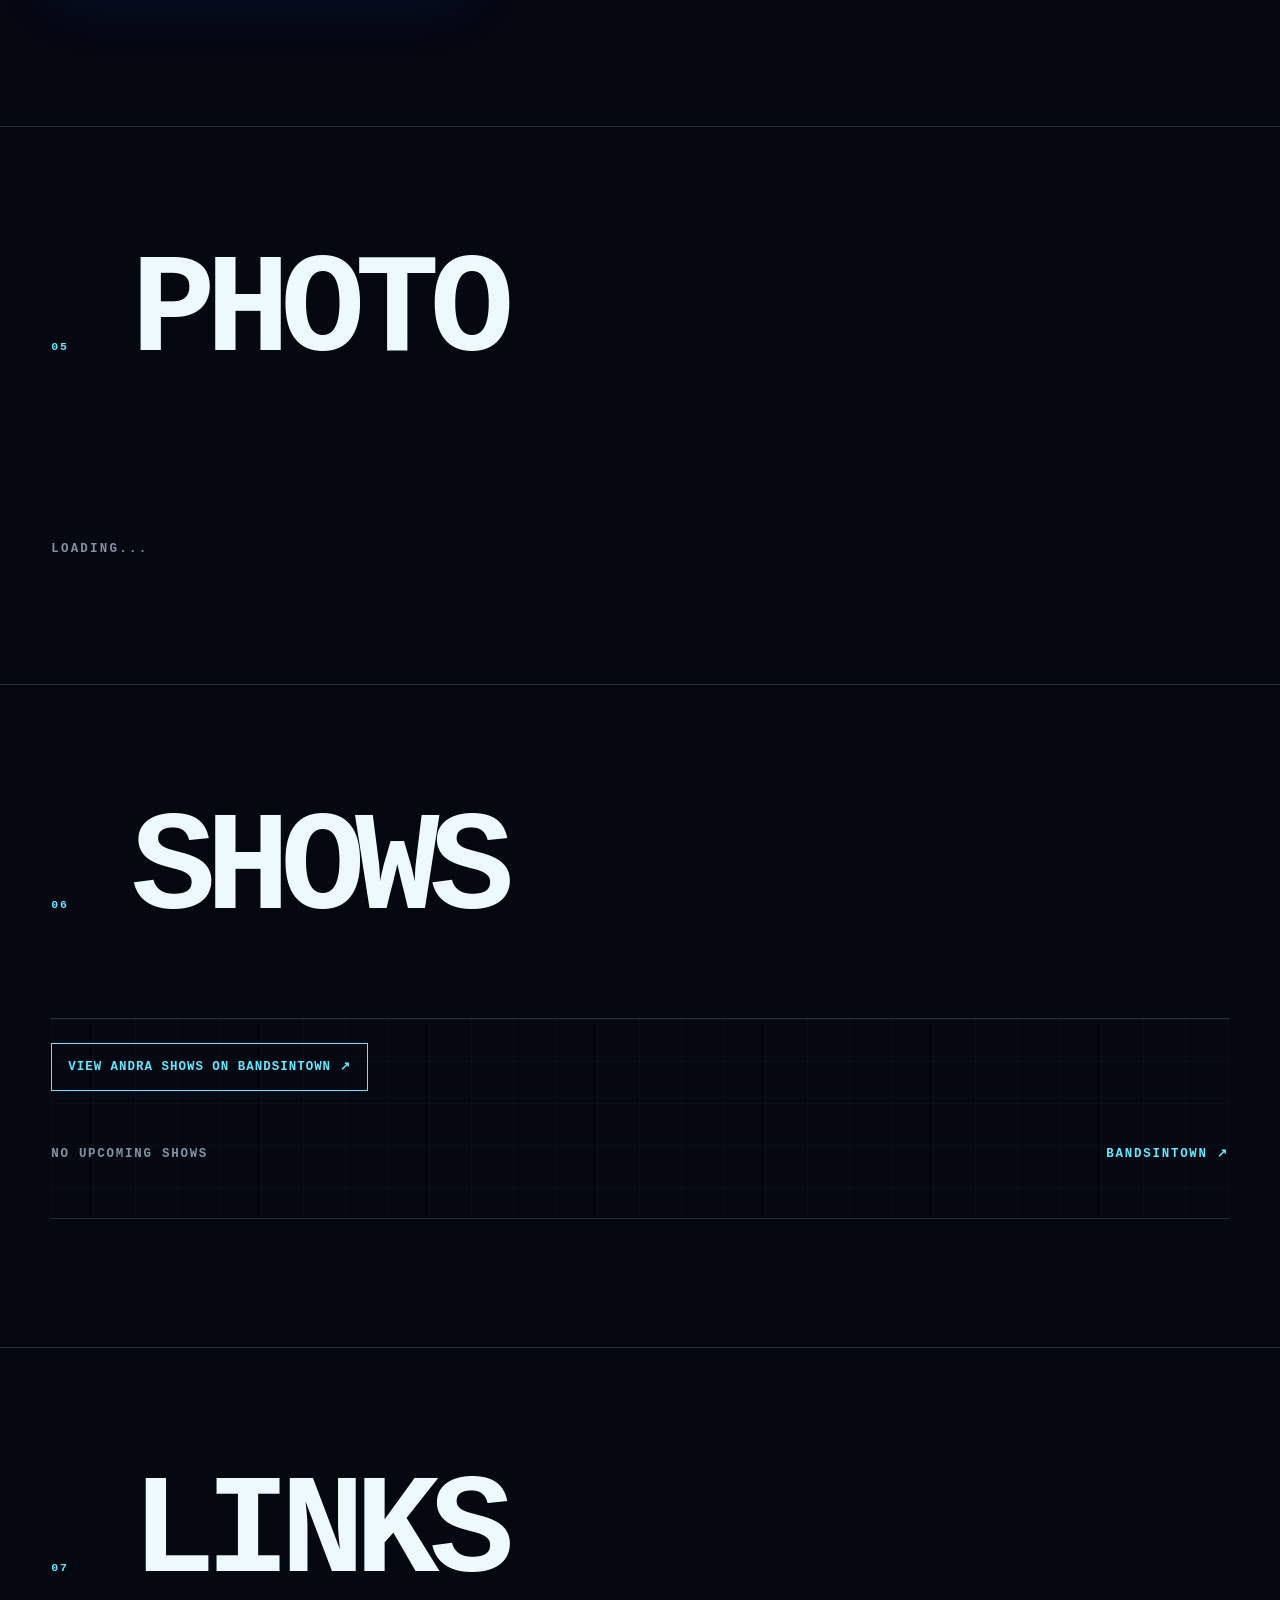
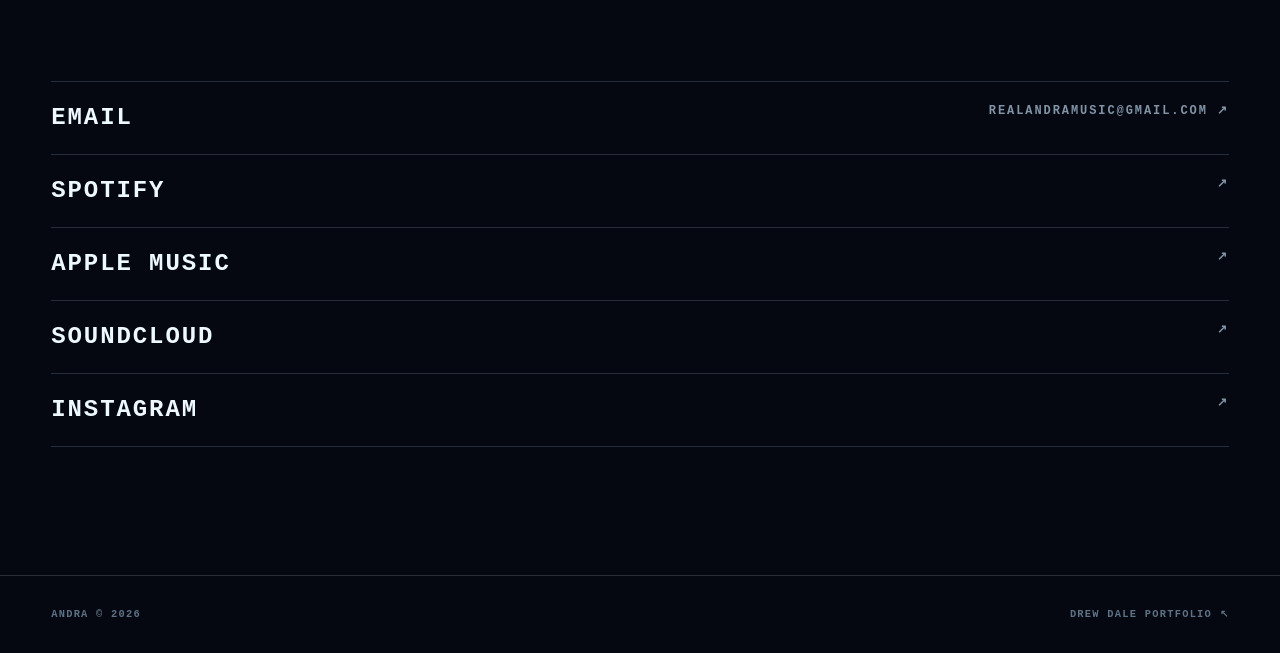
==== commit 2ae22a4a: "Add Andra bio, video, and sharing preview" ====
--- a/andra/index.html
+++ b/andra/index.html
@@ -3,11 +3,25 @@
 <head>
   <meta charset="utf-8">
   <meta name="viewport" content="width=device-width, initial-scale=1">
-  <meta name="description" content="Official music site for Andra.">
+  <meta name="description" content="Andra is a producer and DJ exploring sound beyond the confines of genre and binary gender.">
   <meta name="theme-color" content="#050711">
-  <title>Andra — Music</title>
+  <link rel="canonical" href="https://drewedale.github.io/andra/">
+  <meta property="og:type" content="website">
+  <meta property="og:site_name" content="Andra">
+  <meta property="og:title" content="Andra — Producer &amp; DJ">
+  <meta property="og:description" content="Experimental music exploring the unexplainable and building connections beyond language.">
+  <meta property="og:url" content="https://drewedale.github.io/andra/">
+  <meta property="og:image" content="https://drewedale.github.io/andra/assets/andra-share.jpg">
+  <meta property="og:image:width" content="1080">
+  <meta property="og:image:height" content="1080">
+  <meta property="og:image:alt" content="Sapphire cover art by Andra">
+  <meta name="twitter:card" content="summary_large_image">
+  <meta name="twitter:title" content="Andra — Producer &amp; DJ">
+  <meta name="twitter:description" content="Experimental music exploring the unexplainable and building connections beyond language.">
+  <meta name="twitter:image" content="https://drewedale.github.io/andra/assets/andra-share.jpg">
+  <title>Andra — Producer &amp; DJ</title>
   <link rel="icon" href="assets/andra-logo.png" type="image/png">
-  <link rel="stylesheet" href="style.css?v=7">
+  <link rel="stylesheet" href="style.css?v=8">
   <script src="script.js?v=4" defer></script>
   <script charset="utf-8" src="https://widgetv3.bandsintown.com/main.min.js" defer></script>
 </head>
@@ -23,6 +37,7 @@
     </a>
     <nav aria-label="Main navigation">
       <a href="#music">Music</a>
+      <a href="#about">About</a>
       <a href="#video">Video</a>
       <a href="#photo">Photo</a>
       <a href="#shows">Shows</a>
@@ -111,25 +126,44 @@
       </div>
     </section>
 
-    <section class="section pending-section" id="video" aria-labelledby="video-title">
+    <section class="section about-section" id="about" aria-labelledby="about-title">
       <header class="section-header reveal">
         <span>03</span>
+        <h2 id="about-title">ABOUT</h2>
+      </header>
+      <p class="artist-bio reveal">Andra is a producer and DJ who rejects the narrow confines of binary gender as readily as those of genre. Guided by experimentation, Andra uses sound to move toward what cannot be easily explained—treating music as a space for curiosity, transformation, and connection.</p>
+    </section>
+
+    <section class="section video-section" id="video" aria-labelledby="video-title">
+      <header class="section-header reveal">
+        <span>04</span>
         <h2 id="video-title">VIDEO</h2>
       </header>
+      <figure class="video-feature reveal">
+        <div class="video-frame">
+          <video controls playsinline preload="metadata" poster="assets/fools-gold-cover.webp">
+            <source src="assets/fools-gold-reel.mp4" type="video/mp4">
+            Your browser does not support embedded video.
+          </video>
+        </div>
+        <figcaption>
+          <span>VIDEO 001 / EXCERPT</span>
+          <strong>FOOLS GOLD</strong>
+        </figcaption>
+      </figure>
+    </section>
+
+    <section class="section pending-section" id="photo" aria-labelledby="photo-title">
+      <header class="section-header reveal">
+        <span>05</span>
+        <h2 id="photo-title">PHOTO</h2>
+      </header>
       <p class="loading reveal">loading...</p>
     </section>
 
-    <section class="section pending-section" id="photo" aria-labelledby="photo-title">
-      <header class="section-header reveal">
-        <span>04</span>
-        <h2 id="photo-title">PHOTO</h2>
-      </header>
-      <p class="loading reveal">loading...</p>
-    </section>
-
     <section class="section shows-section" id="shows" aria-labelledby="shows-title">
       <header class="section-header reveal">
-        <span>05</span>
+        <span>06</span>
         <h2 id="shows-title">SHOWS</h2>
       </header>
       <div class="shows-feed reveal">
@@ -221,7 +255,7 @@
 
     <section class="section links" id="links" aria-labelledby="links-title">
       <header class="section-header reveal">
-        <span>06</span>
+        <span>07</span>
         <h2 id="links-title">LINKS</h2>
       </header>
       <div class="platform-links reveal">
--- a/andra/style.css
+++ b/andra/style.css
@@ -409,6 +409,66 @@
   color: var(--cyan);
 }
 
+.about-section {
+  min-height: 72svh;
+  display: flex;
+  flex-direction: column;
+  justify-content: space-between;
+}
+.artist-bio {
+  max-width: 26ch;
+  margin: 0 0 0 auto;
+  font-size: clamp(1.7rem, 4vw, 4.25rem);
+  font-weight: 700;
+  line-height: 1.02;
+  letter-spacing: -.045em;
+}
+
+.video-feature {
+  display: grid;
+  grid-template-columns: minmax(15rem, 26rem) minmax(12rem, 1fr);
+  align-items: end;
+  gap: clamp(1.5rem, 5vw, 5rem);
+  margin: 0;
+}
+.video-frame {
+  position: relative;
+  aspect-ratio: 9 / 16;
+  overflow: hidden;
+  border: 1px solid var(--line);
+  background: #090d18;
+  box-shadow: 0 0 4rem rgba(25, 118, 255, .12);
+}
+.video-frame::before {
+  content: "";
+  position: absolute;
+  inset: .75rem;
+  z-index: 1;
+  border: 1px solid rgba(100, 232, 255, .2);
+  pointer-events: none;
+}
+.video-frame video {
+  width: 100%;
+  height: 100%;
+  object-fit: cover;
+}
+.video-feature figcaption {
+  display: flex;
+  flex-direction: column;
+  gap: 1rem;
+  padding-bottom: 1rem;
+}
+.video-feature figcaption span {
+  color: var(--cyan);
+  font: 700 .7rem/1 ui-monospace, SFMono-Regular, Menlo, monospace;
+  letter-spacing: .16em;
+}
+.video-feature figcaption strong {
+  font-size: clamp(2.8rem, 8vw, 8rem);
+  line-height: .82;
+  letter-spacing: -.07em;
+}
+
 .pending-section {
   min-height: 62svh;
   display: flex;
@@ -530,6 +590,14 @@
   .release-grid,
   .remix-grid { grid-template-columns: 1fr; }
   .release-cover { min-height: 0; }
+  .artist-bio {
+    max-width: none;
+    margin-left: 0;
+    font-size: clamp(1.75rem, 8.5vw, 2.6rem);
+  }
+  .video-feature { grid-template-columns: 1fr; }
+  .video-frame { width: min(100%, 24rem); }
+  .video-feature figcaption { padding-bottom: 0; }
   .platform-links a { align-items: baseline; }
   .shows-feed { padding-top: 1rem; }
   .shows-empty { align-items: flex-start; flex-direction: column; justify-content: center; gap: 1rem; }
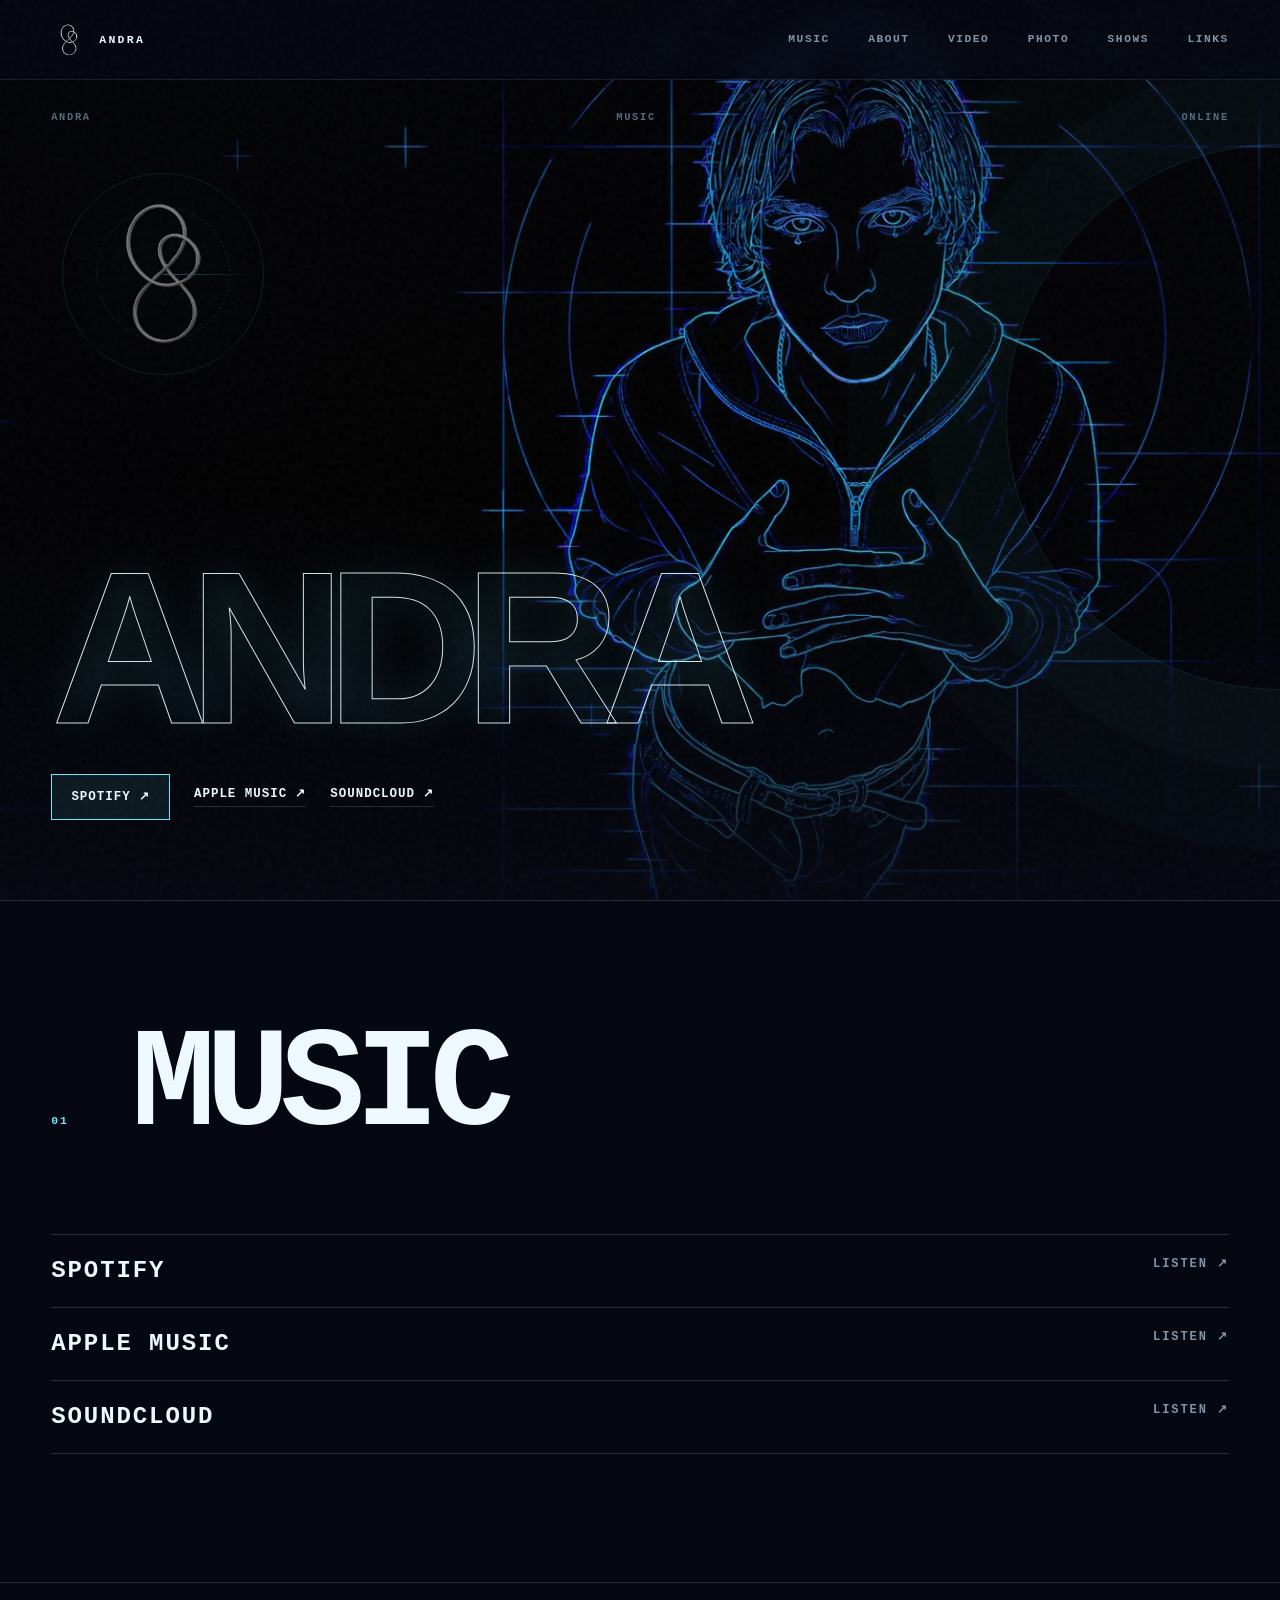
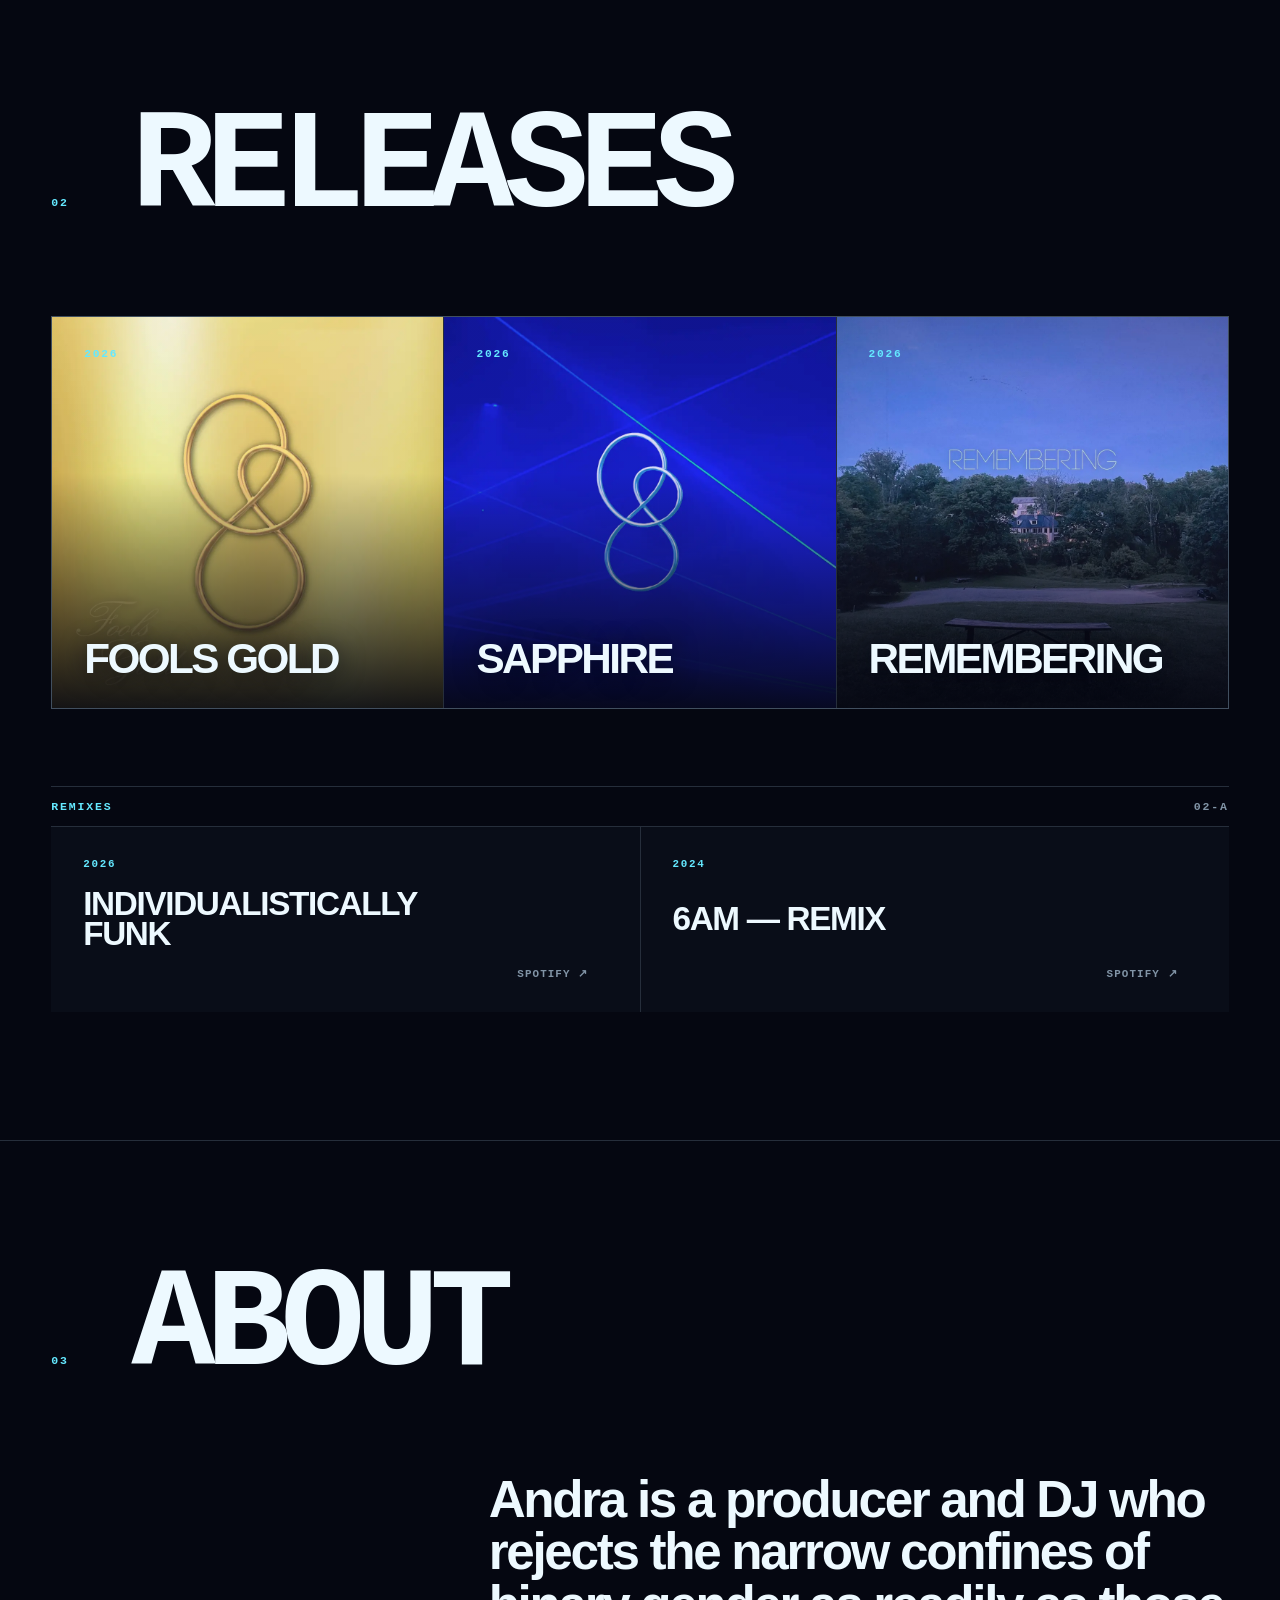
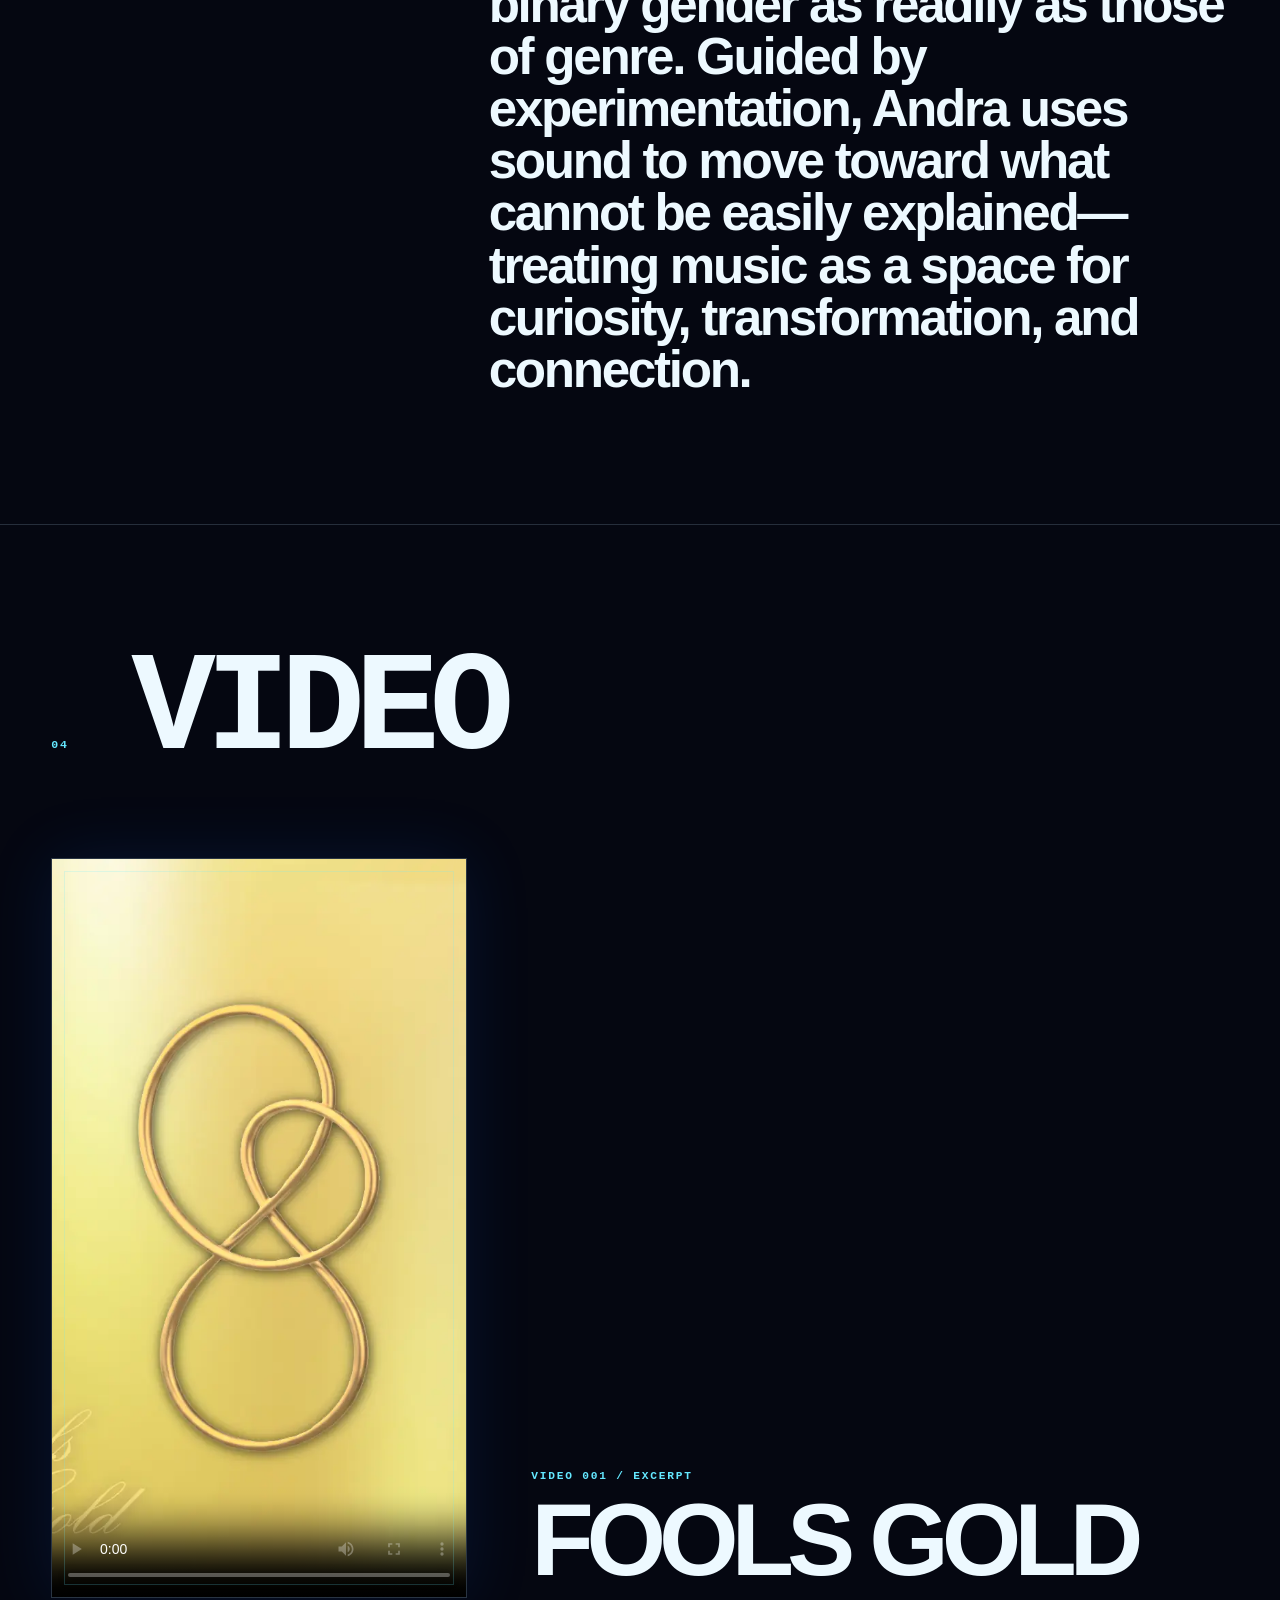
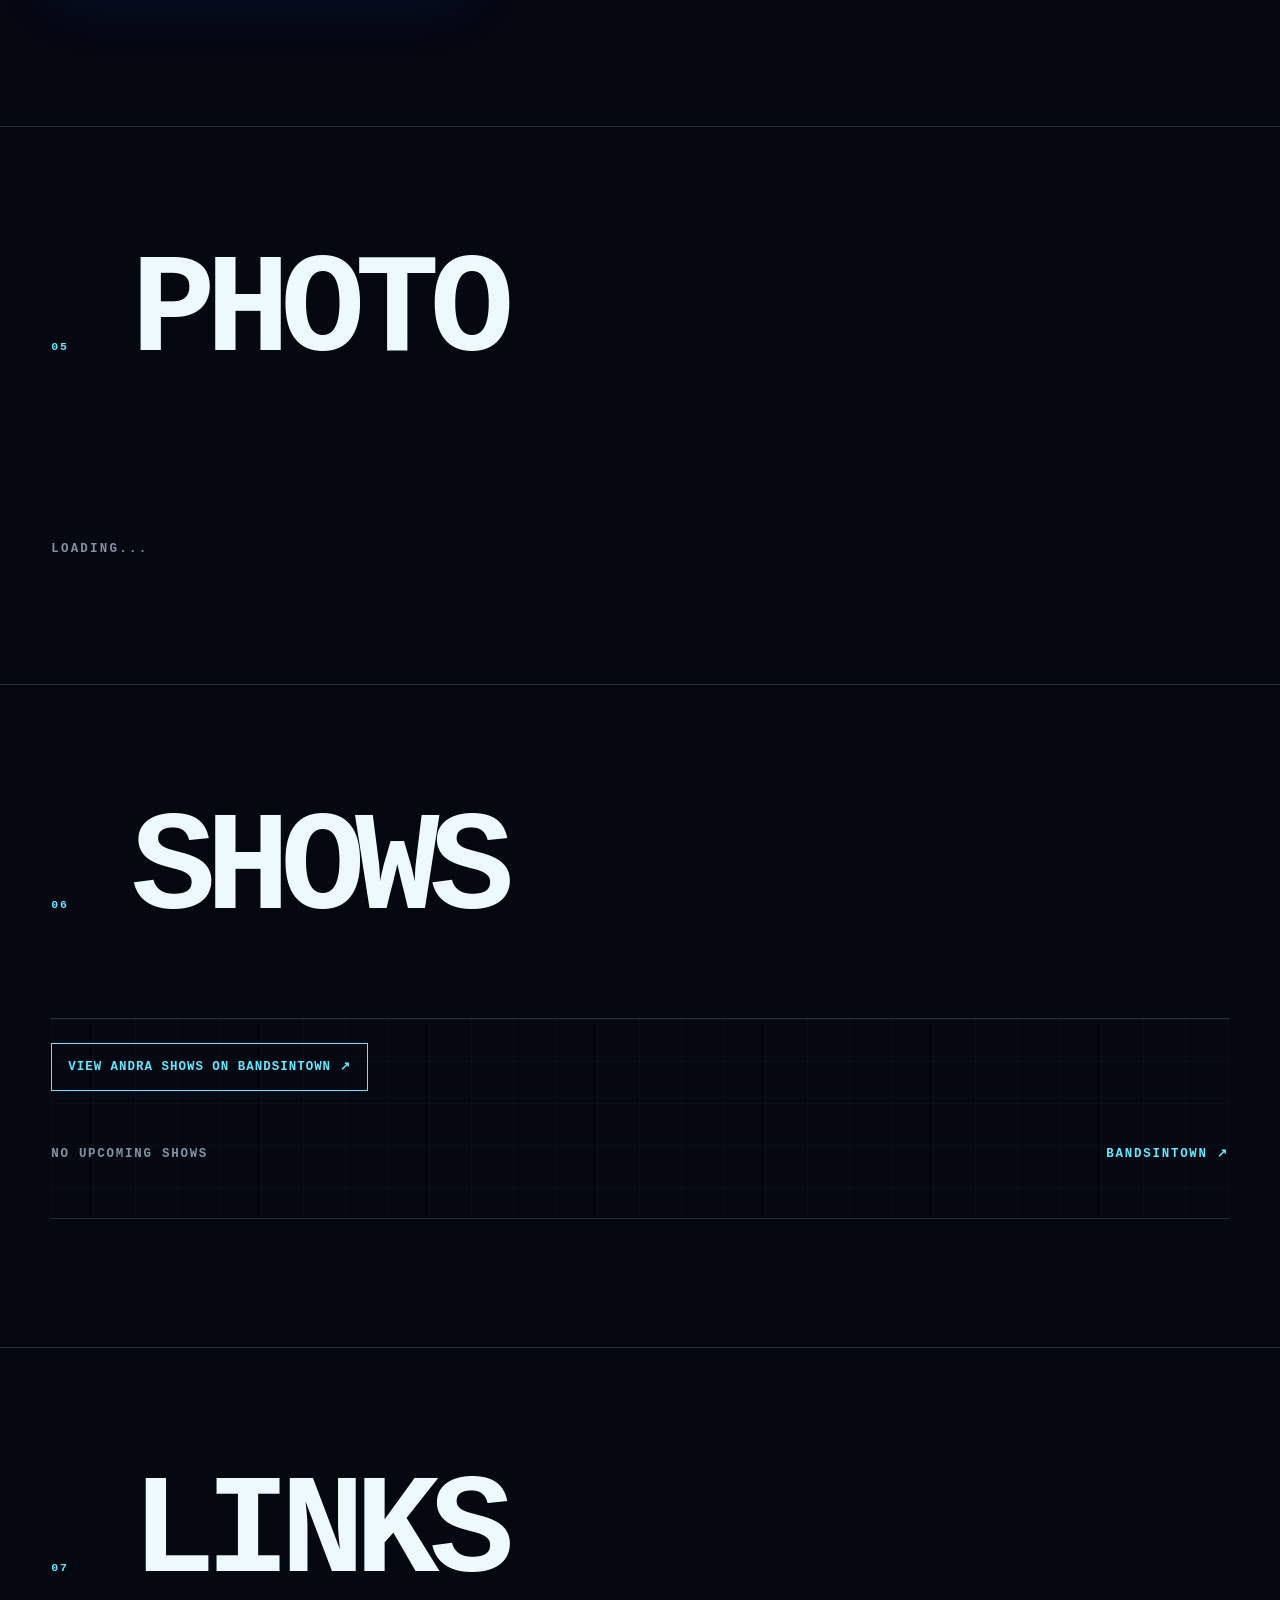
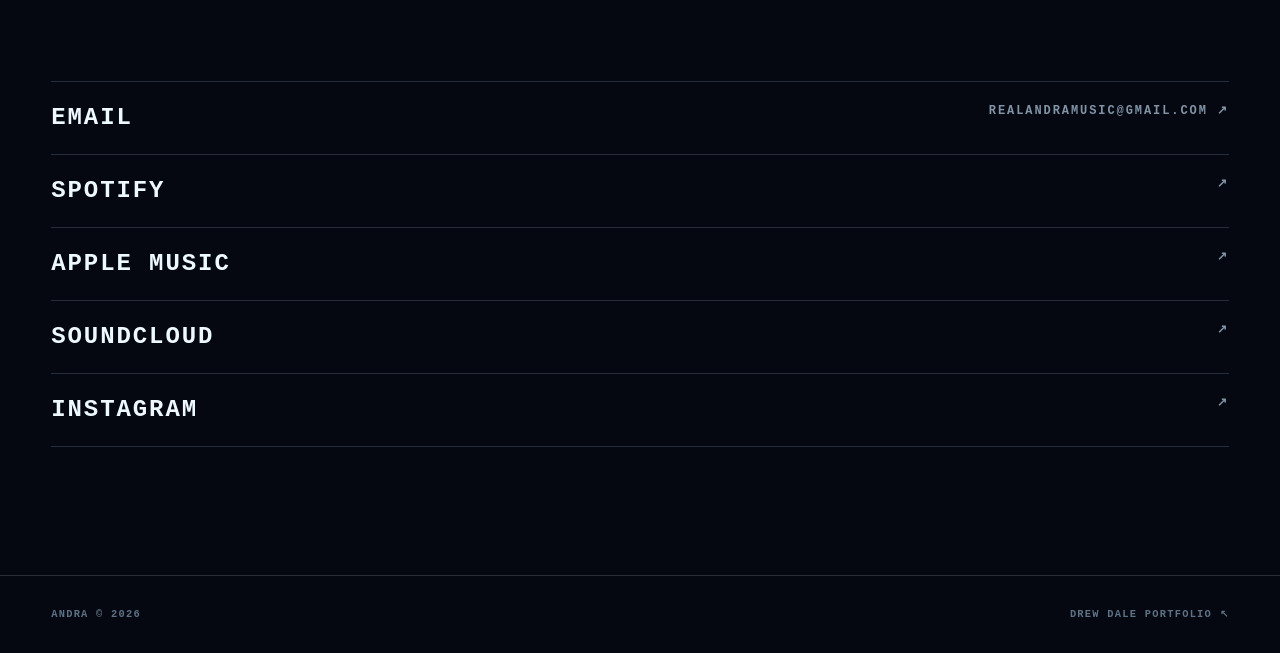
==== commit 67e0d9d7: "Add contour-line hero to Andra homepage" ====
--- a/andra/index.html
+++ b/andra/index.html
@@ -21,7 +21,7 @@
   <meta name="twitter:image" content="https://drewedale.github.io/andra/assets/andra-share.jpg">
   <title>Andra — Producer &amp; DJ</title>
   <link rel="icon" href="assets/andra-logo.png" type="image/png">
-  <link rel="stylesheet" href="style.css?v=8">
+  <link rel="stylesheet" href="style.css?v=9">
   <script src="script.js?v=4" defer></script>
   <script charset="utf-8" src="https://widgetv3.bandsintown.com/main.min.js" defer></script>
 </head>
@@ -47,6 +47,8 @@
 
   <main id="main">
     <section class="hero" id="top" aria-labelledby="artist-name">
+      <img class="hero-image" src="assets/andra-hero-v4.webp" alt="A blue contour-line portrait of Andra emerging from a digital grid" width="1672" height="941">
+
       <div class="hero-interface" aria-hidden="true">
         <span>ANDRA</span>
         <span>MUSIC</span>
--- a/andra/style.css
+++ b/andra/style.css
@@ -113,28 +113,51 @@
   position: relative;
   min-height: 100svh;
   display: grid;
-  grid-template-columns: minmax(18rem, .85fr) minmax(0, 1.15fr);
-  align-items: center;
-  gap: clamp(2rem, 7vw, 8rem);
+  grid-template-columns: 1fr;
+  align-items: end;
   padding: 8rem var(--pad) 5rem;
   overflow: hidden;
+  isolation: isolate;
+}
+.hero::before {
+  content: "";
+  position: absolute;
+  inset: 0;
+  z-index: 1;
+  background:
+    linear-gradient(90deg, rgba(5, 7, 17, .18), rgba(5, 7, 17, .02) 52%, rgba(5, 7, 17, .24)),
+    linear-gradient(0deg, rgba(5, 7, 17, .86), transparent 45%, rgba(5, 7, 17, .25));
+  pointer-events: none;
 }
 .hero::after {
   content: "";
   position: absolute;
-  width: 46rem;
-  height: 46rem;
-  right: -23rem;
-  top: 10%;
+  z-index: 2;
+  width: 34rem;
+  height: 34rem;
+  right: -17rem;
+  top: 16%;
   border: 1px solid rgba(100, 232, 255, .12);
   border-radius: 50%;
   box-shadow: 0 0 0 5rem rgba(100, 232, 255, .02), 0 0 0 10rem rgba(100, 232, 255, .015);
+  pointer-events: none;
+}
+.hero-image {
+  position: absolute;
+  inset: 0;
+  z-index: 0;
+  width: 100%;
+  height: 100%;
+  max-width: none;
+  object-fit: cover;
+  object-position: center;
 }
 .hero-interface {
   position: absolute;
   top: 7rem;
   left: var(--pad);
   right: var(--pad);
+  z-index: 3;
   display: flex;
   justify-content: space-between;
   color: #536a7e;
@@ -142,12 +165,16 @@
   letter-spacing: .16em;
 }
 .hero-logo {
-  position: relative;
+  position: absolute;
+  z-index: 3;
+  top: 18%;
+  left: var(--pad);
   display: grid;
   place-items: center;
-  width: min(34rem, 42vw);
+  width: min(14rem, 18vw);
   aspect-ratio: 1;
-  justify-self: center;
+  opacity: .5;
+  mix-blend-mode: screen;
 }
 .hero-logo img {
   position: relative;
@@ -176,7 +203,11 @@
 }
 .sonar-a { inset: 5%; animation: rotate 14s linear infinite; }
 .sonar-b { inset: 20%; border-style: dashed; animation: reverse-rotate 10s linear infinite; }
-.hero-copy { position: relative; z-index: 2; }
+.hero-copy {
+  position: relative;
+  z-index: 3;
+  justify-self: stretch;
+}
 h1,
 h2,
 p { margin-top: 0; }
@@ -574,11 +605,18 @@
   .site-header { align-items: stretch; flex-direction: column; justify-content: center; gap: .8rem; padding-block: .8rem; }
   nav { width: 100%; overflow-x: auto; padding-bottom: .1rem; scrollbar-width: none; }
   nav::-webkit-scrollbar { display: none; }
-  .hero { grid-template-columns: 1fr; padding-top: 10rem; }
-  .hero-logo { width: min(30rem, 78vw); }
-  .hero-copy { text-align: center; }
-  .hero-links { justify-content: center; }
-  h1 { font-size: clamp(6rem, 29vw, 12rem); }
+  .hero { padding: 10rem var(--pad) 3.5rem; }
+  .hero-image { object-position: 58% center; }
+  .hero-logo {
+    top: 10rem;
+    left: auto;
+    right: var(--pad);
+    width: min(9rem, 28vw);
+    opacity: .38;
+  }
+  .hero-copy { text-align: left; }
+  .hero-links { justify-content: flex-start; }
+  h1 { font-size: clamp(5rem, 25vw, 10rem); }
 }
 
 @media (max-width: 600px) {
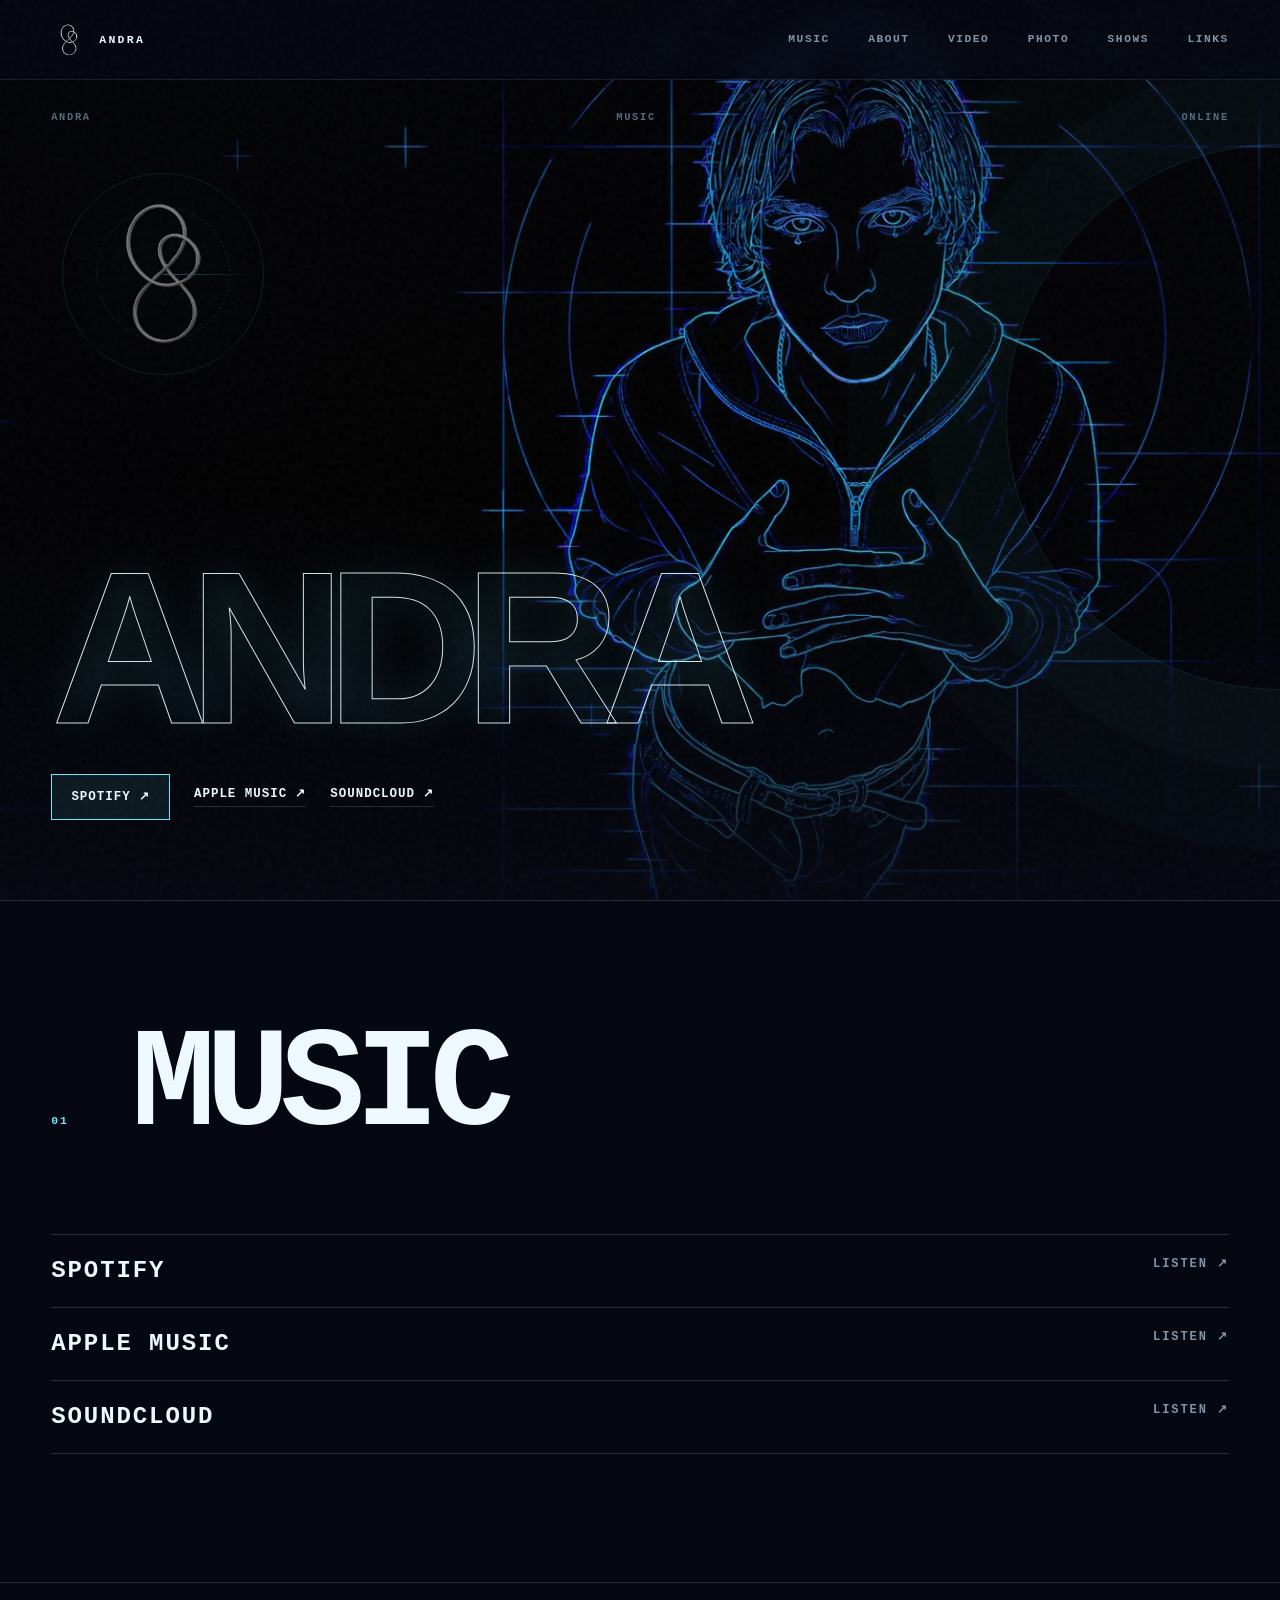
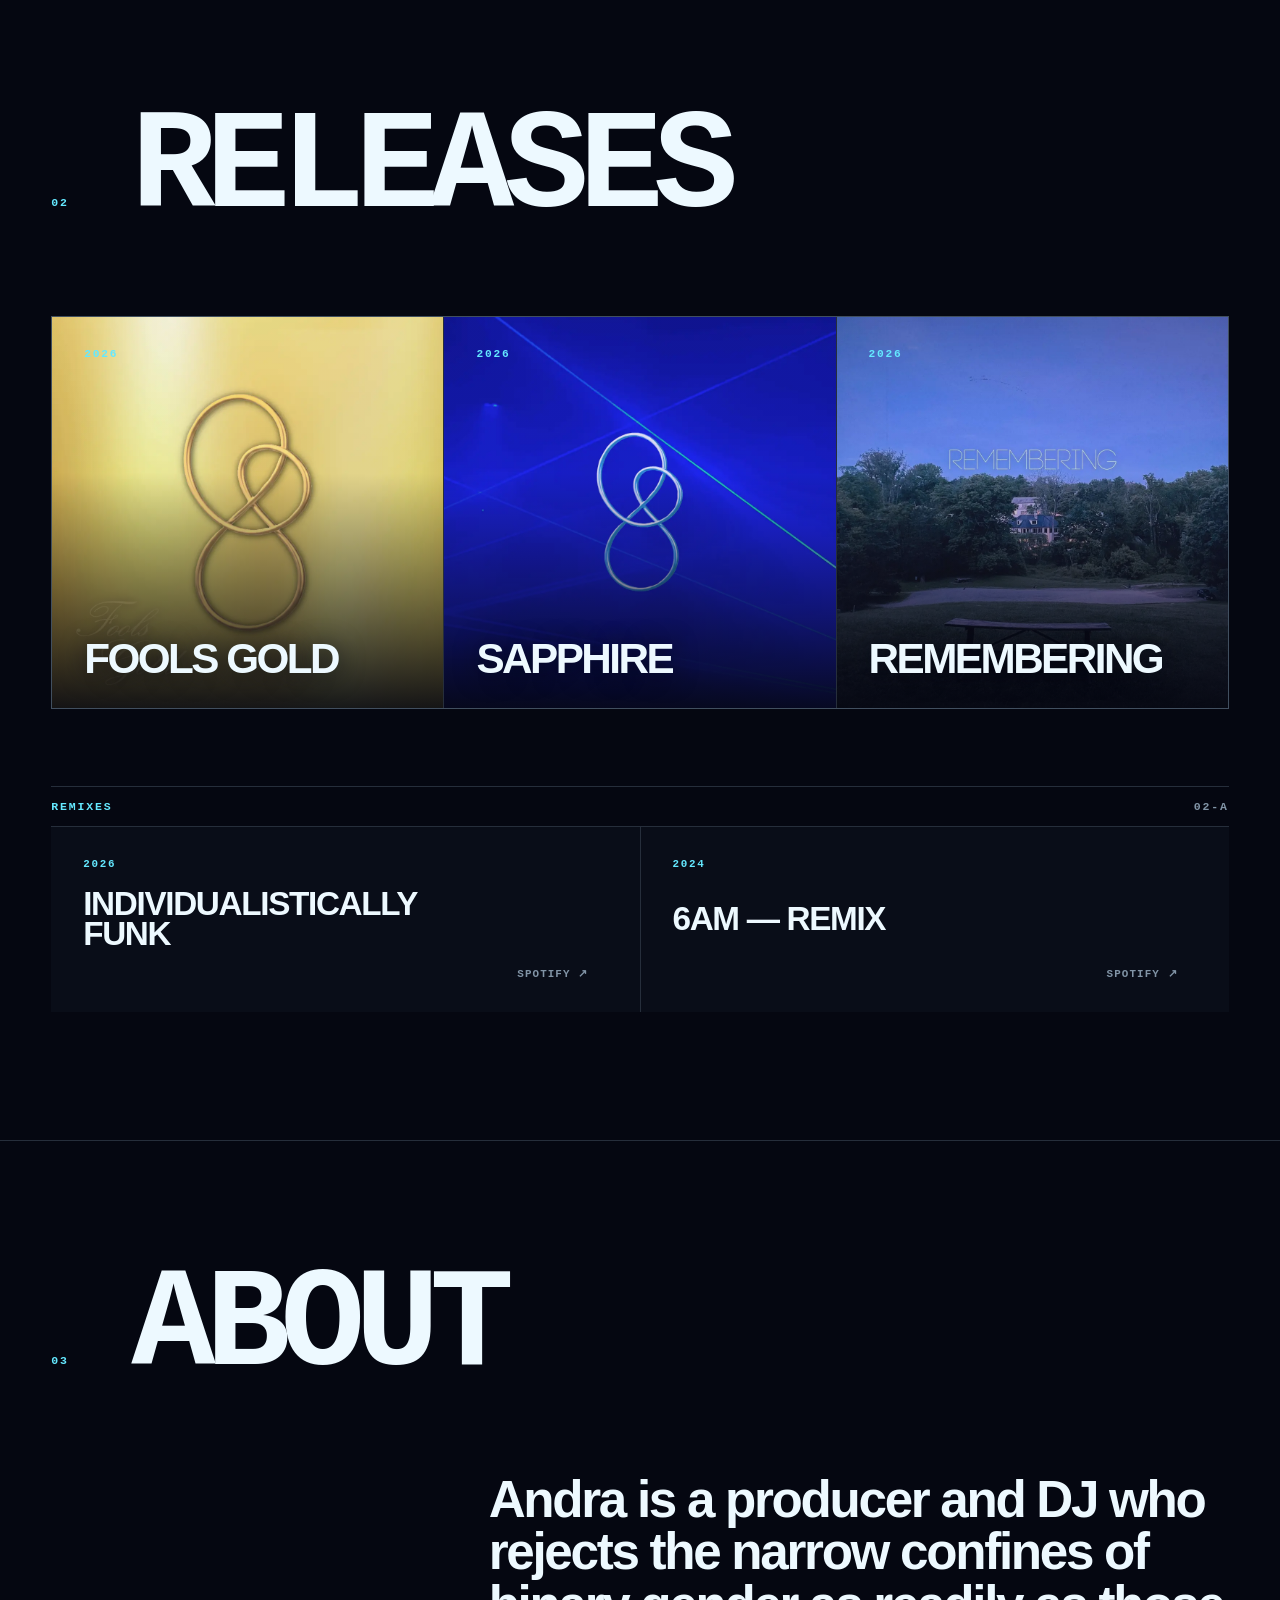
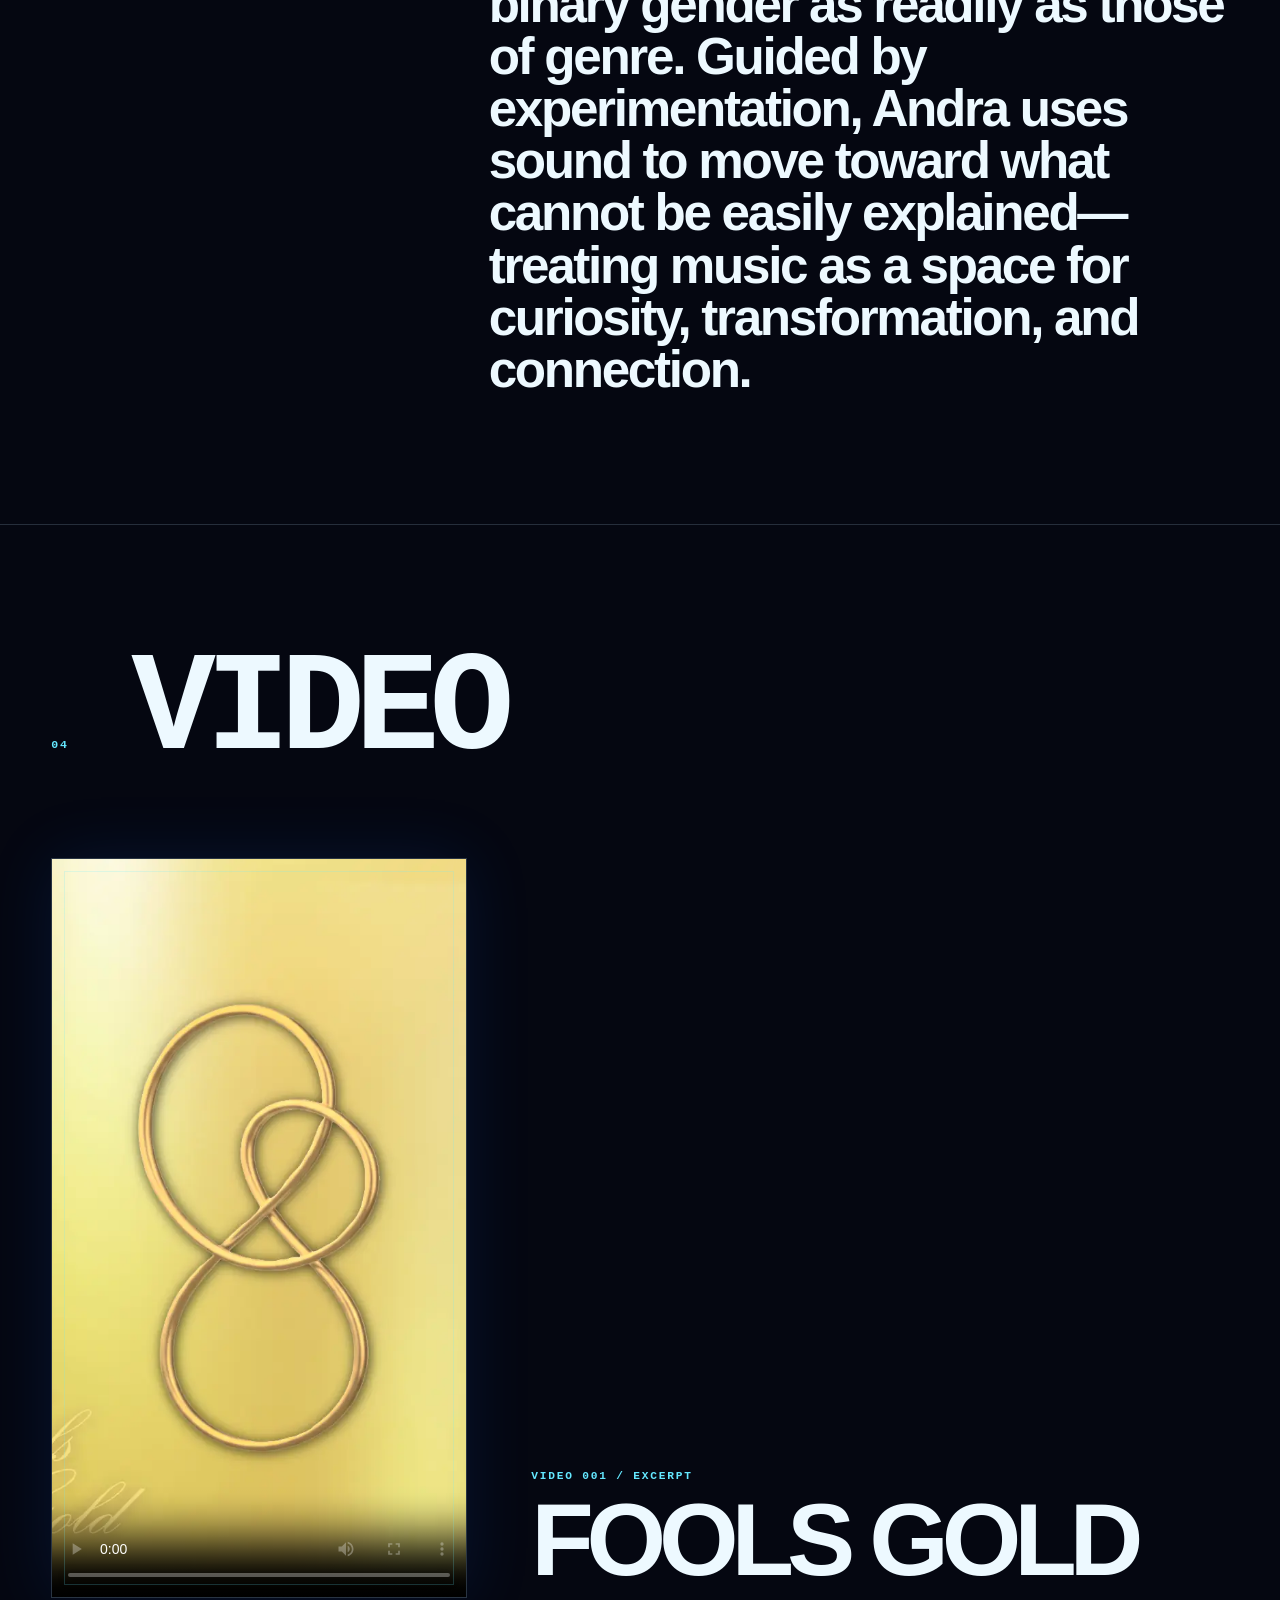
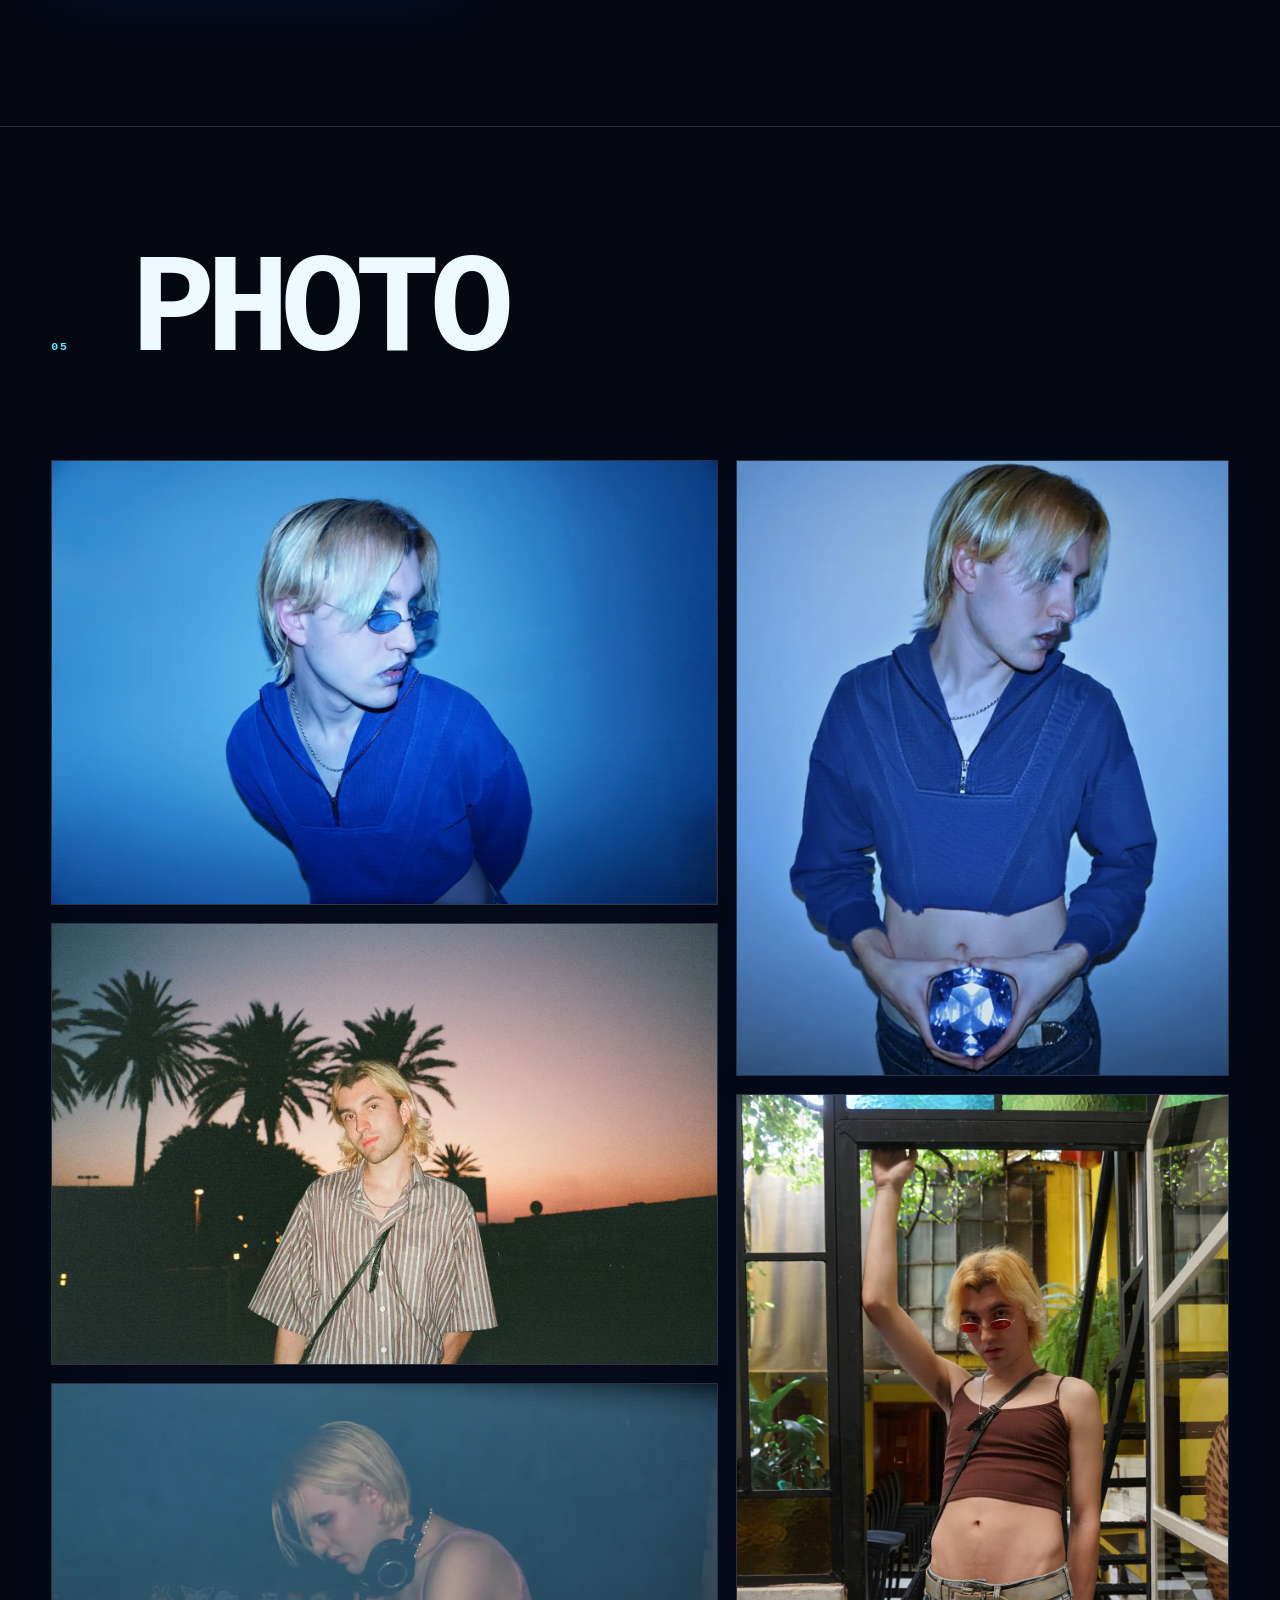
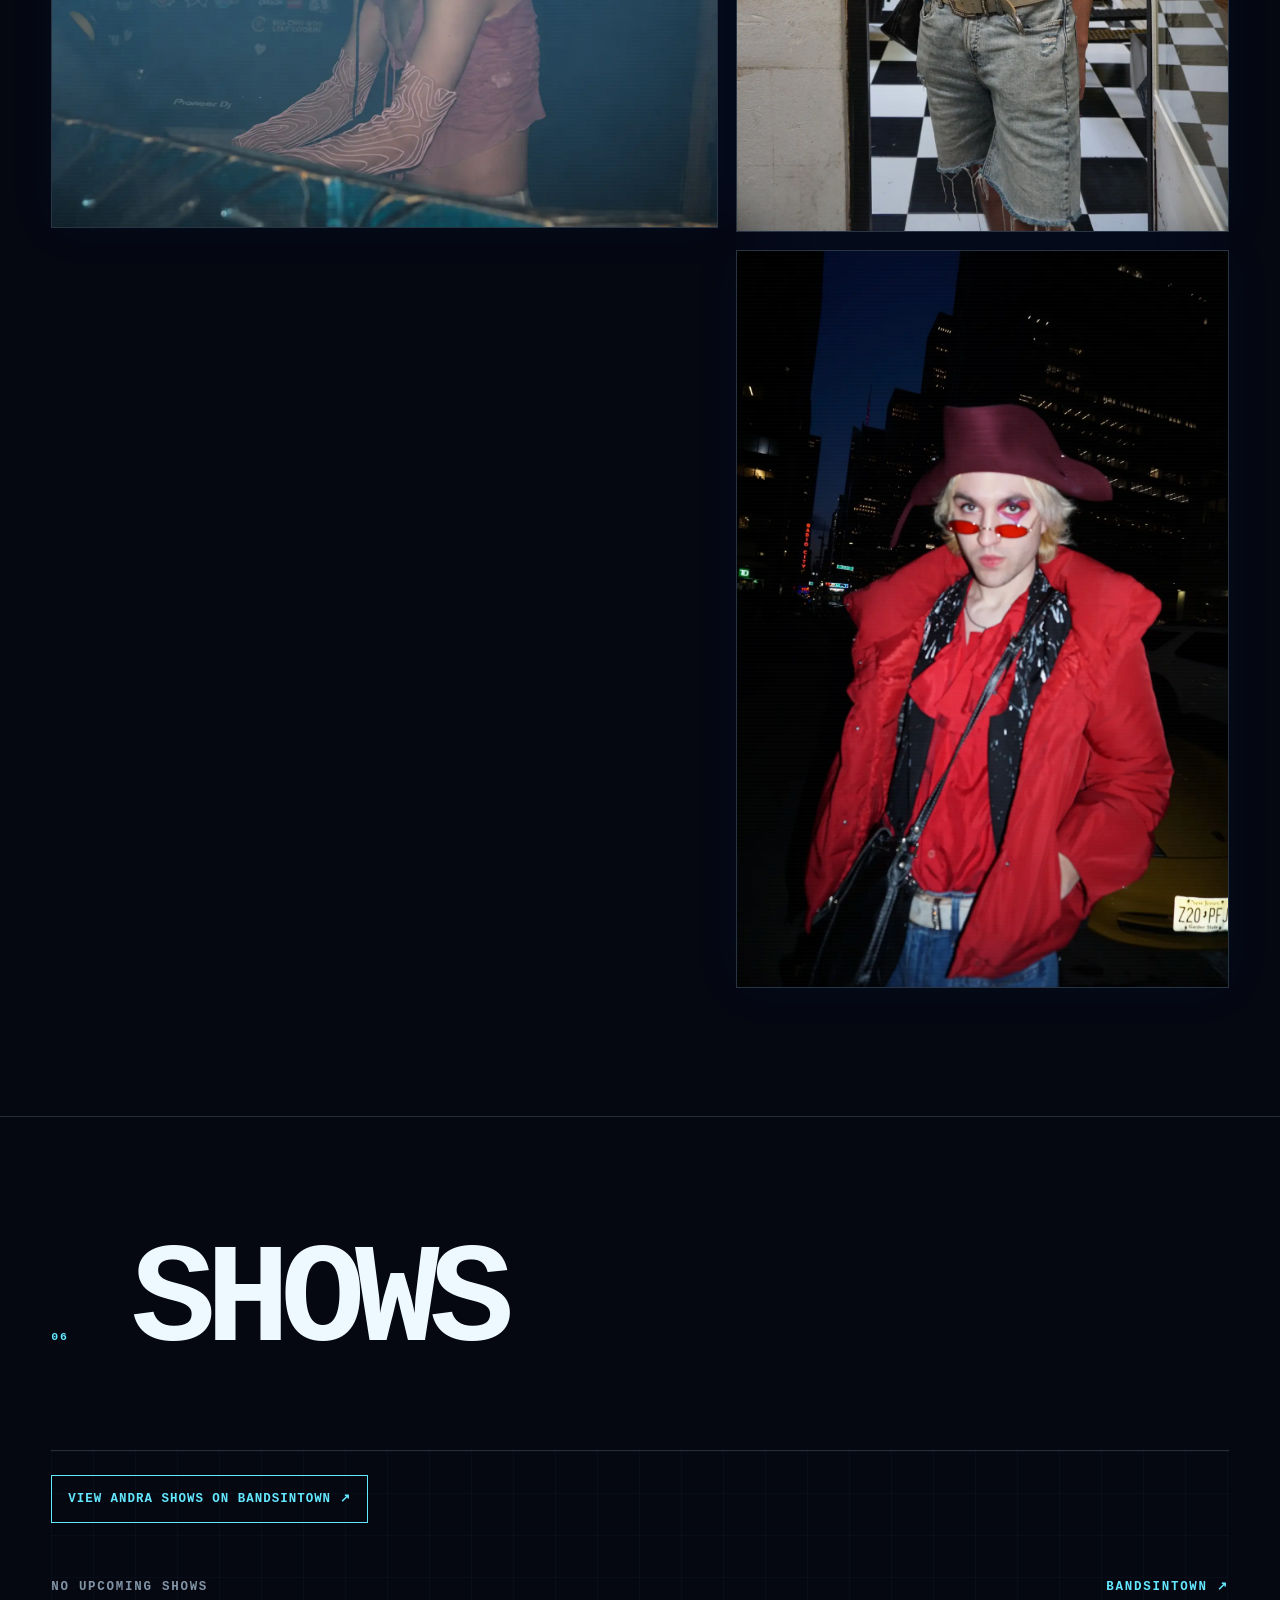
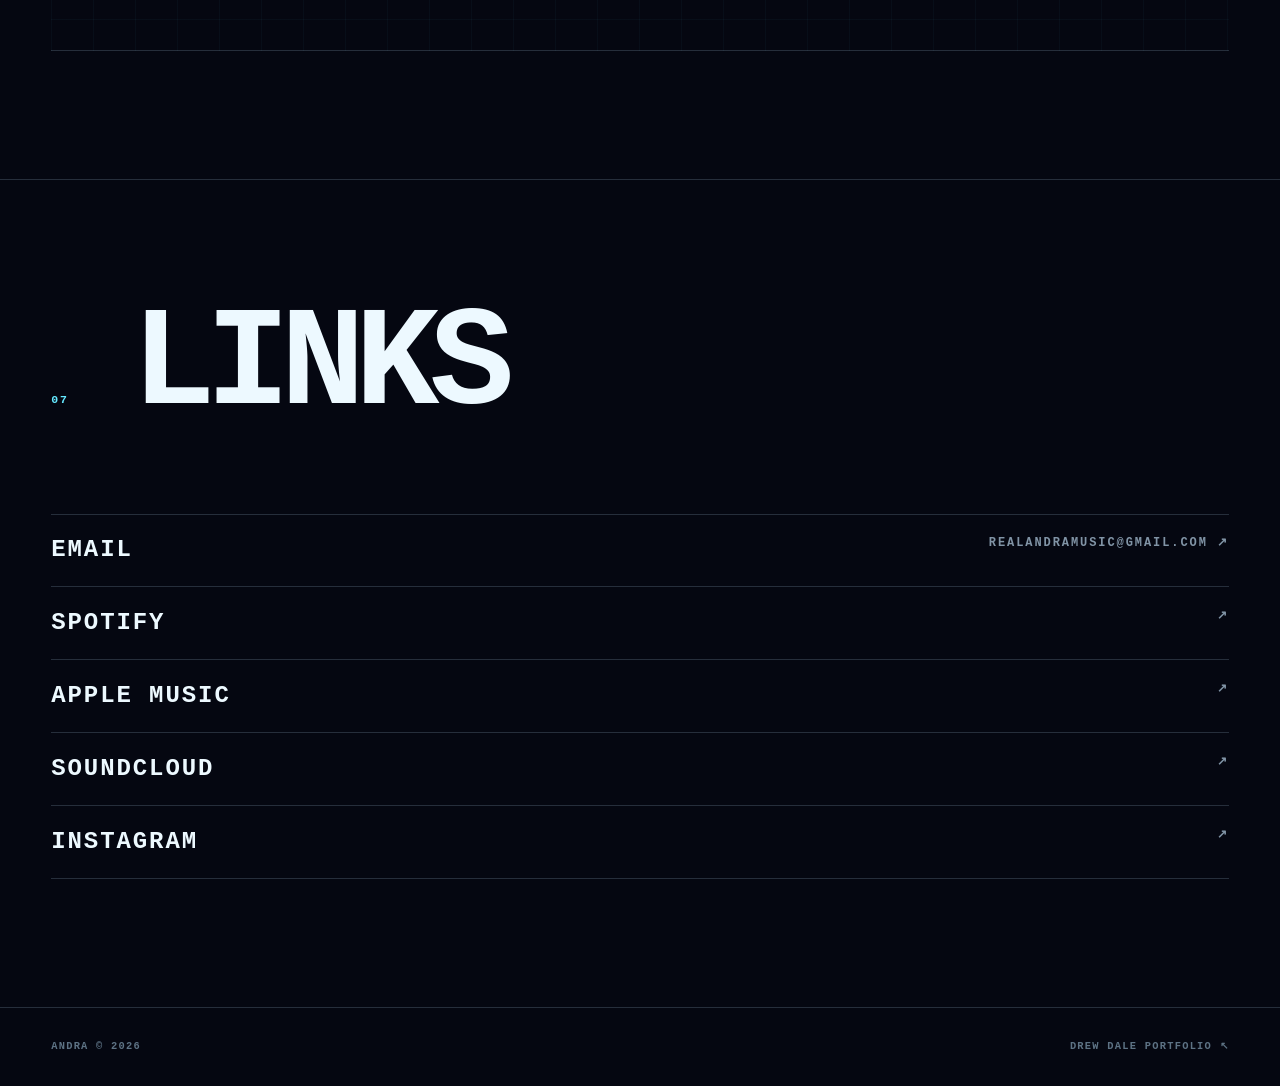
==== commit 43df3f70: "Add curated Andra photo gallery" ====
--- a/andra/index.html
+++ b/andra/index.html
@@ -21,7 +21,7 @@
   <meta name="twitter:image" content="https://drewedale.github.io/andra/assets/andra-share.jpg">
   <title>Andra — Producer &amp; DJ</title>
   <link rel="icon" href="assets/andra-logo.png" type="image/png">
-  <link rel="stylesheet" href="style.css?v=9">
+  <link rel="stylesheet" href="style.css?v=10">
   <script src="script.js?v=4" defer></script>
   <script charset="utf-8" src="https://widgetv3.bandsintown.com/main.min.js" defer></script>
 </head>
@@ -155,12 +155,35 @@
       </figure>
     </section>
 
-    <section class="section pending-section" id="photo" aria-labelledby="photo-title">
+    <section class="section photo-section" id="photo" aria-labelledby="photo-title">
       <header class="section-header reveal">
         <span>05</span>
         <h2 id="photo-title">PHOTO</h2>
       </header>
-      <p class="loading reveal">loading...</p>
+      <div class="photo-grid">
+        <div class="photo-column">
+          <figure class="photo-item reveal">
+            <img src="assets/photo-blue-studio.webp" alt="Andra in blue against a blue studio backdrop" width="1600" height="1066" loading="lazy" decoding="async">
+          </figure>
+          <figure class="photo-item reveal">
+            <img src="assets/photo-sunset.webp" alt="Andra outdoors beneath palms at sunset" width="1565" height="1037" loading="lazy" decoding="async">
+          </figure>
+          <figure class="photo-item reveal">
+            <img src="assets/photo-dj.webp" alt="Andra performing a DJ set in a dark club" width="1536" height="1024" loading="lazy" decoding="async">
+          </figure>
+        </div>
+        <div class="photo-column">
+          <figure class="photo-item reveal">
+            <img src="assets/photo-sapphire.webp" alt="Andra holding a blue jewel in a blue studio portrait" width="1069" height="1337" loading="lazy" decoding="async">
+          </figure>
+          <figure class="photo-item reveal">
+            <img src="assets/photo-greenhouse.webp" alt="Andra in a greenhouse wearing a sculptural blue look" width="1200" height="1800" loading="lazy" decoding="async">
+          </figure>
+          <figure class="photo-item reveal">
+            <img src="assets/photo-red-city.webp" alt="Andra in red at night with city lights behind them" width="1200" height="1800" loading="lazy" decoding="async">
+          </figure>
+        </div>
+      </div>
     </section>
 
     <section class="section shows-section" id="shows" aria-labelledby="shows-title">
--- a/andra/style.css
+++ b/andra/style.css
@@ -500,19 +500,45 @@
   letter-spacing: -.07em;
 }
 
-.pending-section {
-  min-height: 62svh;
-  display: flex;
-  flex-direction: column;
-  justify-content: space-between;
-}
-.pending-section .section-header { margin-bottom: 5rem; }
-.loading {
+.photo-grid {
+  display: grid;
+  grid-template-columns: minmax(0, 1.15fr) minmax(17rem, .85fr);
+  align-items: start;
+  gap: clamp(.75rem, 1.4vw, 1.25rem);
+}
+.photo-column {
+  display: grid;
+  gap: clamp(.75rem, 1.4vw, 1.25rem);
+}
+.photo-item {
+  position: relative;
   margin: 0;
-  color: var(--muted);
-  text-transform: uppercase;
-  font: 700 .78rem/1 ui-monospace, SFMono-Regular, Menlo, monospace;
-  letter-spacing: .18em;
+  overflow: hidden;
+  border: 1px solid var(--line);
+  background: #090d18;
+  box-shadow: 0 0 3rem rgba(25, 118, 255, .06);
+}
+.photo-item::after {
+  content: "";
+  position: absolute;
+  inset: 0;
+  pointer-events: none;
+  opacity: .16;
+  background: repeating-linear-gradient(
+    0deg,
+    transparent 0,
+    transparent 3px,
+    rgba(100, 232, 255, .12) 4px
+  );
+}
+.photo-item img {
+  width: 100%;
+  height: auto;
+  transition: transform .7s cubic-bezier(.2, .8, .2, 1), filter .7s ease;
+}
+.photo-item:hover img {
+  transform: scale(1.012);
+  filter: contrast(1.03) saturate(1.04);
 }
 
 .shows-section {
@@ -636,6 +662,7 @@
   .video-feature { grid-template-columns: 1fr; }
   .video-frame { width: min(100%, 24rem); }
   .video-feature figcaption { padding-bottom: 0; }
+  .photo-grid { grid-template-columns: 1fr; }
   .platform-links a { align-items: baseline; }
   .shows-feed { padding-top: 1rem; }
   .shows-empty { align-items: flex-start; flex-direction: column; justify-content: center; gap: 1rem; }
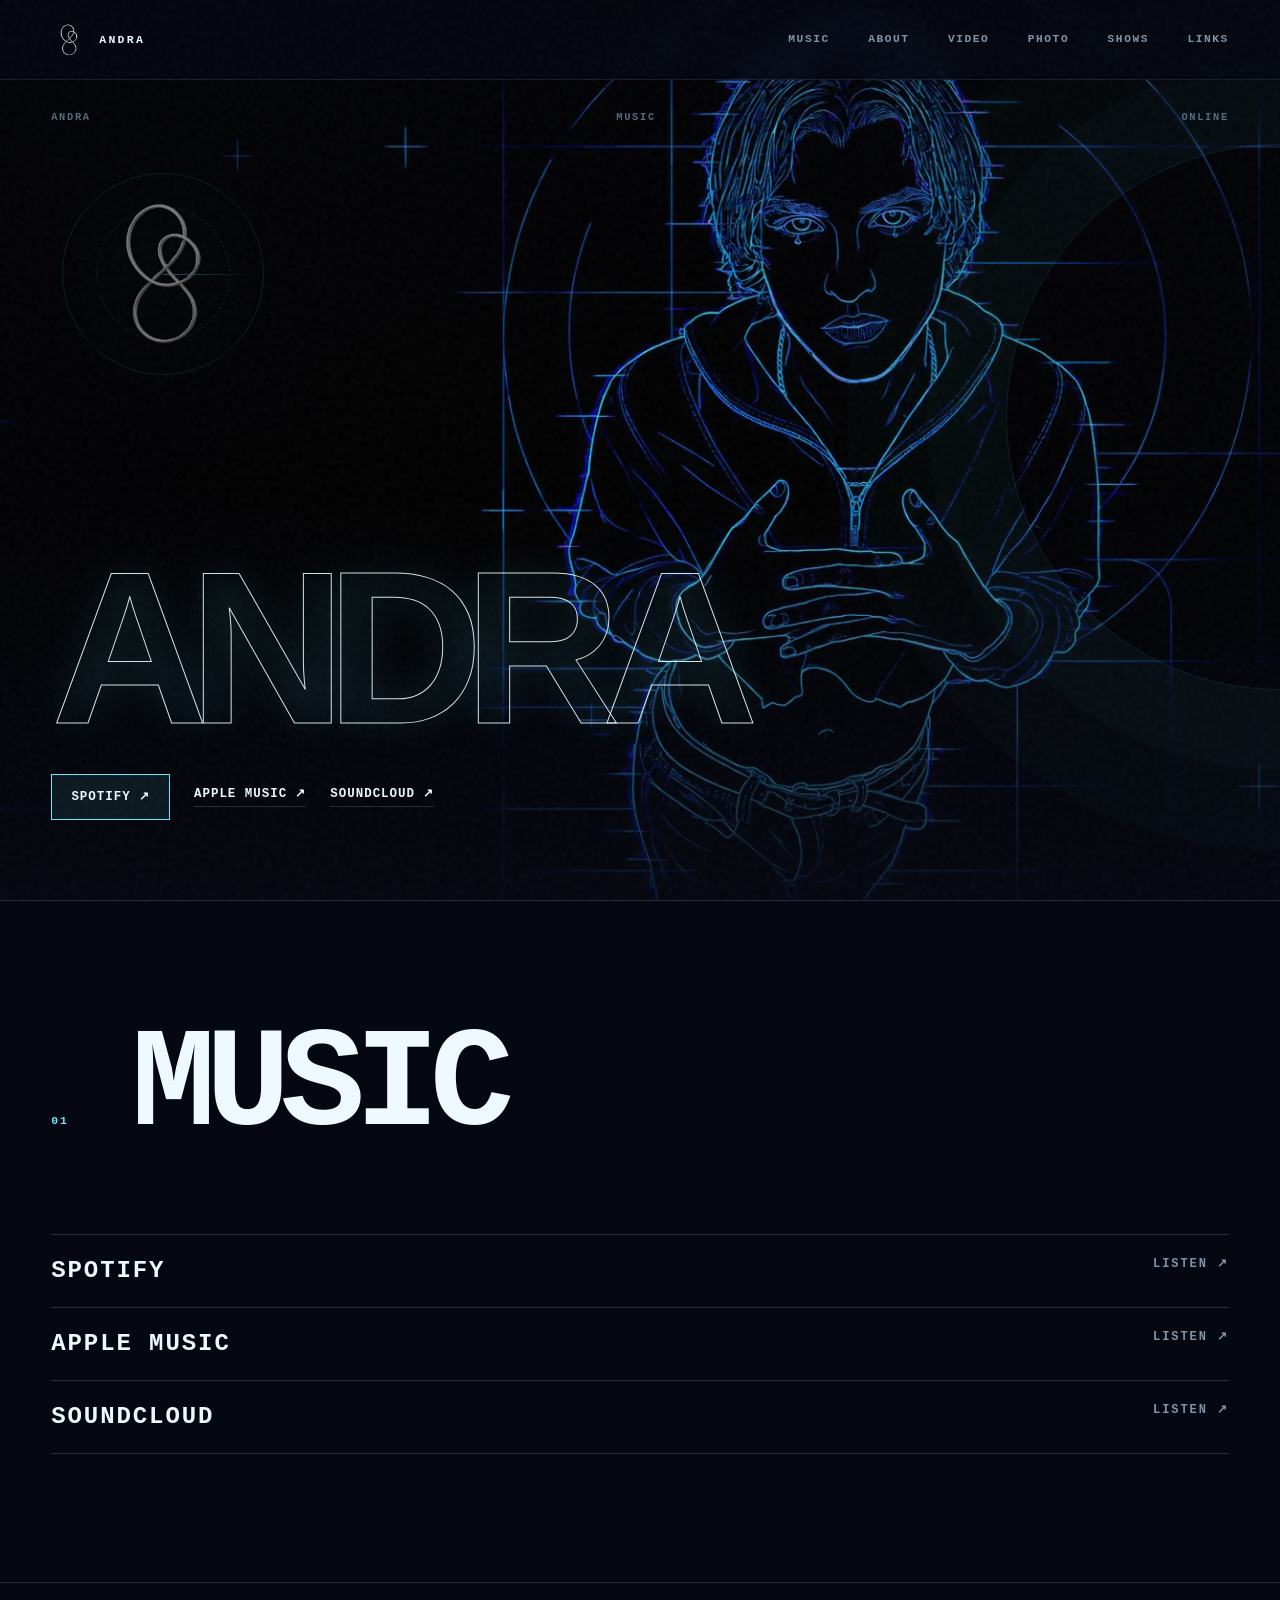
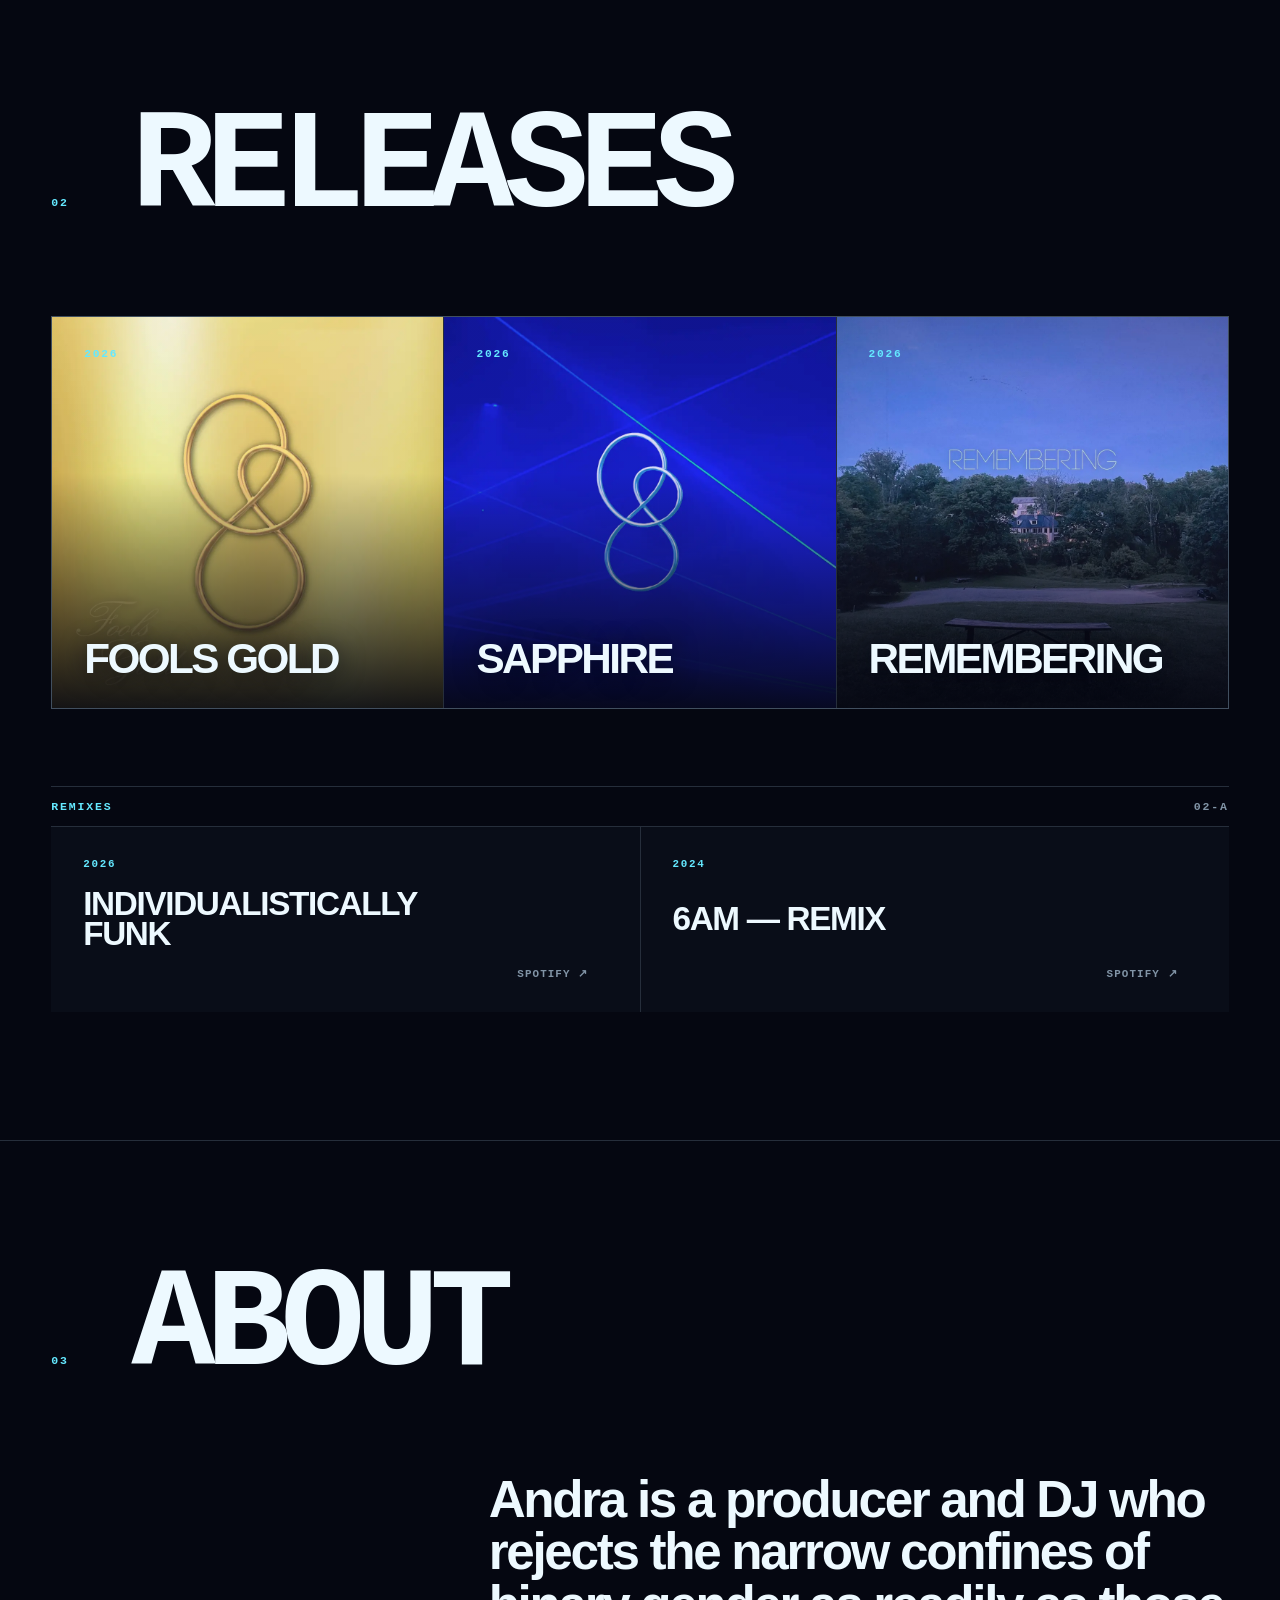
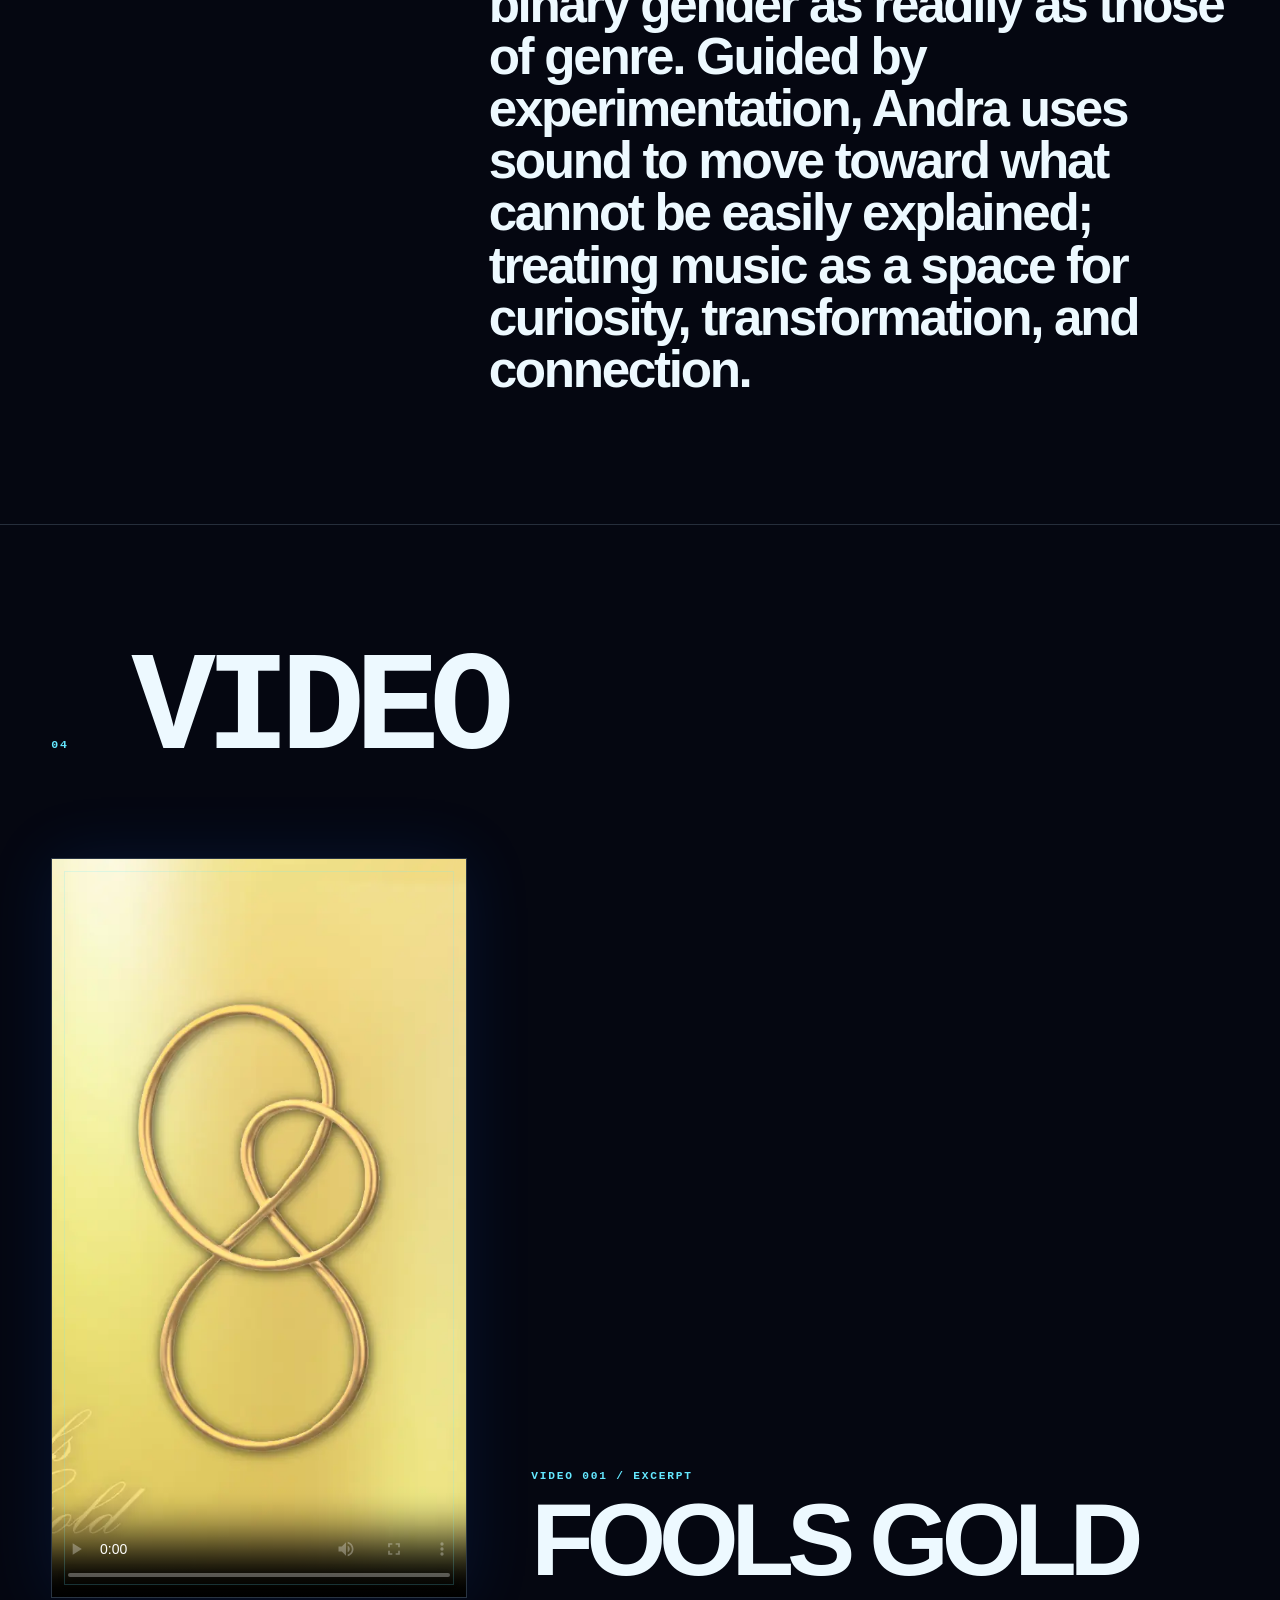
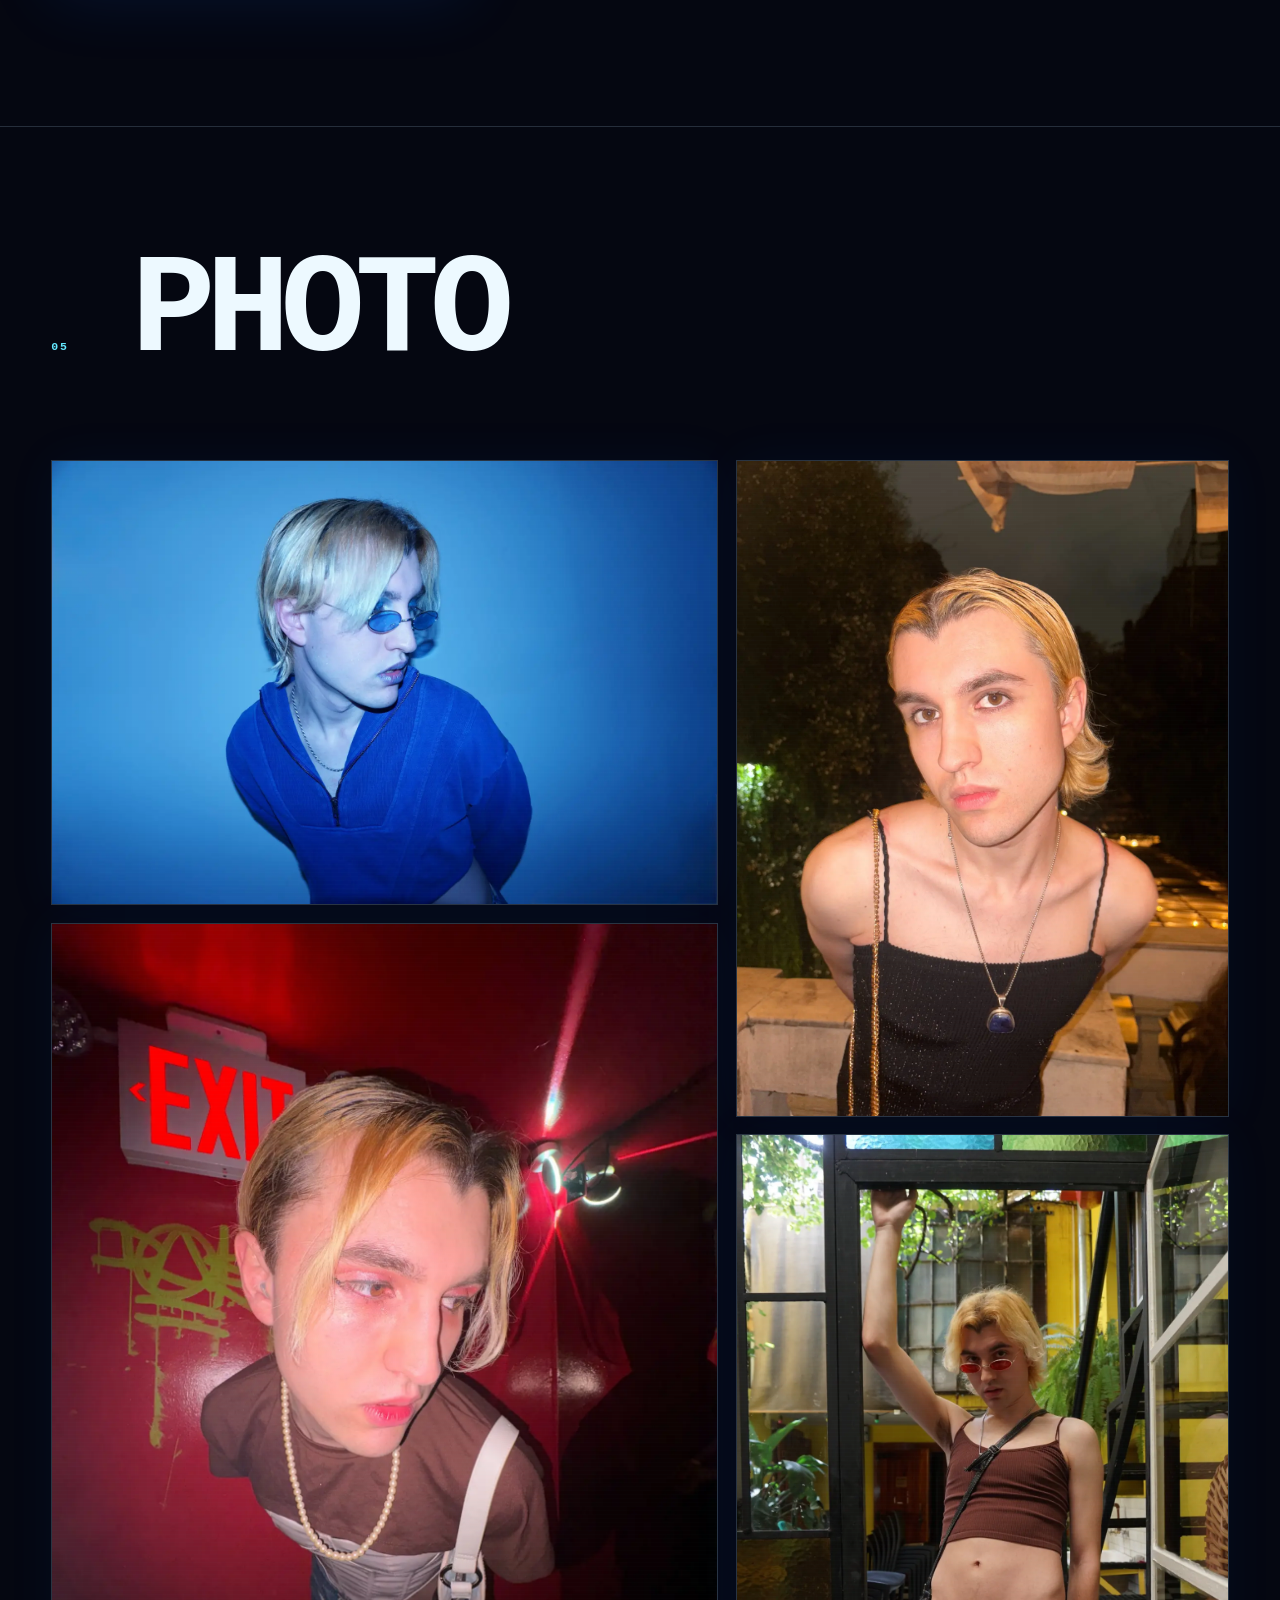
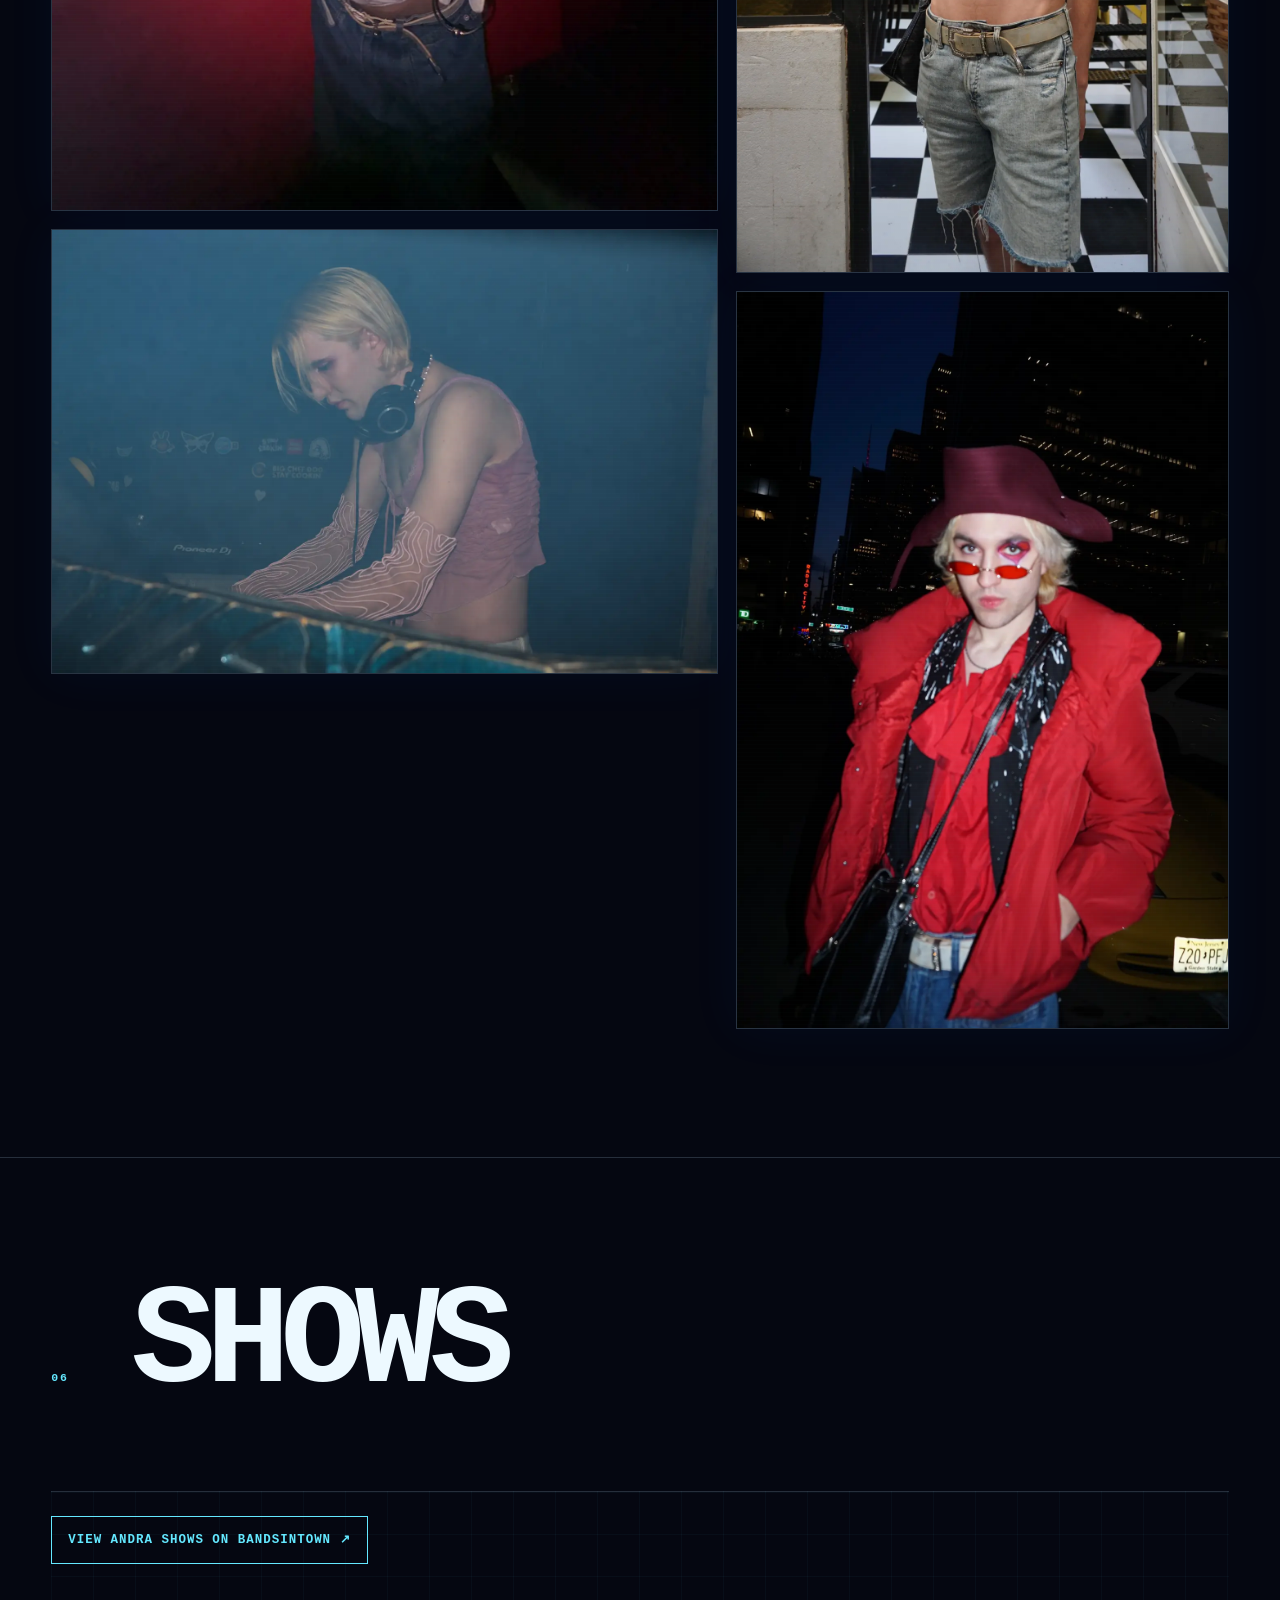
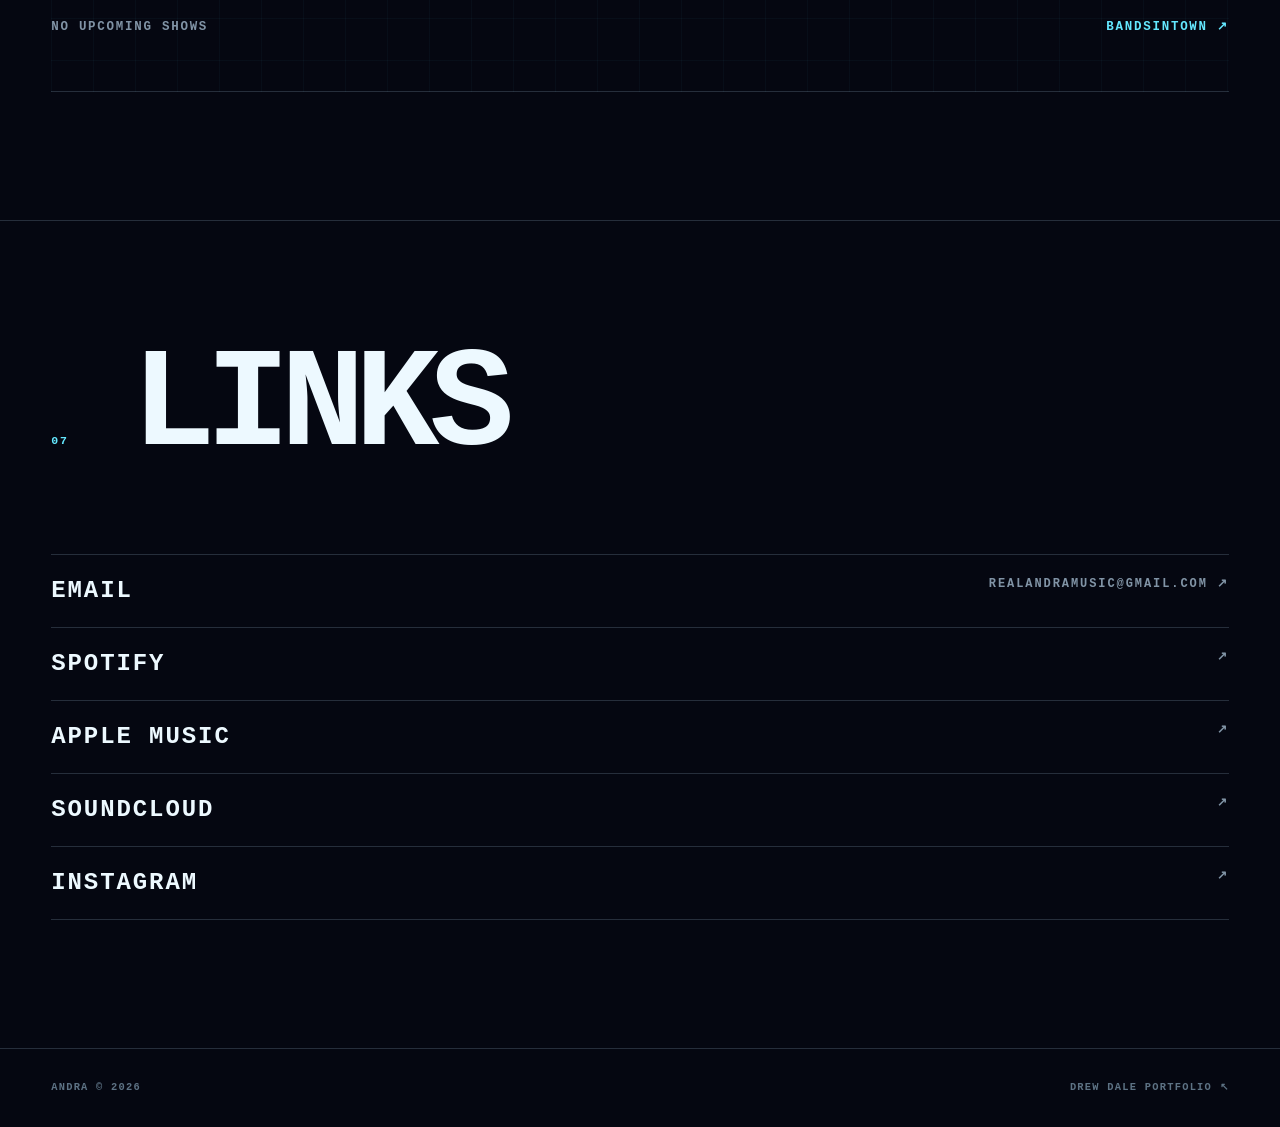
==== commit 04450740: "Refine Andra gallery selection" ====
--- a/andra/index.html
+++ b/andra/index.html
@@ -133,7 +133,7 @@
         <span>03</span>
         <h2 id="about-title">ABOUT</h2>
       </header>
-      <p class="artist-bio reveal">Andra is a producer and DJ who rejects the narrow confines of binary gender as readily as those of genre. Guided by experimentation, Andra uses sound to move toward what cannot be easily explained—treating music as a space for curiosity, transformation, and connection.</p>
+      <p class="artist-bio reveal">Andra is a producer and DJ who rejects the narrow confines of binary gender as readily as those of genre. Guided by experimentation, Andra uses sound to move toward what cannot be easily explained; treating music as a space for curiosity, transformation, and connection.</p>
     </section>
 
     <section class="section video-section" id="video" aria-labelledby="video-title">
@@ -166,7 +166,7 @@
             <img src="assets/photo-blue-studio.webp" alt="Andra in blue against a blue studio backdrop" width="1600" height="1066" loading="lazy" decoding="async">
           </figure>
           <figure class="photo-item reveal">
-            <img src="assets/photo-sunset.webp" alt="Andra outdoors beneath palms at sunset" width="1565" height="1037" loading="lazy" decoding="async">
+            <img src="assets/photo-red-fisheye.webp" alt="Andra in a red-lit room photographed with a fisheye perspective" width="1350" height="1800" loading="lazy" decoding="async">
           </figure>
           <figure class="photo-item reveal">
             <img src="assets/photo-dj.webp" alt="Andra performing a DJ set in a dark club" width="1536" height="1024" loading="lazy" decoding="async">
@@ -174,7 +174,7 @@
         </div>
         <div class="photo-column">
           <figure class="photo-item reveal">
-            <img src="assets/photo-sapphire.webp" alt="Andra holding a blue jewel in a blue studio portrait" width="1069" height="1337" loading="lazy" decoding="async">
+            <img src="assets/photo-black-dress.webp" alt="Andra in a black dress in a nighttime portrait" width="1350" height="1800" loading="lazy" decoding="async">
           </figure>
           <figure class="photo-item reveal">
             <img src="assets/photo-greenhouse.webp" alt="Andra in a greenhouse wearing a sculptural blue look" width="1200" height="1800" loading="lazy" decoding="async">
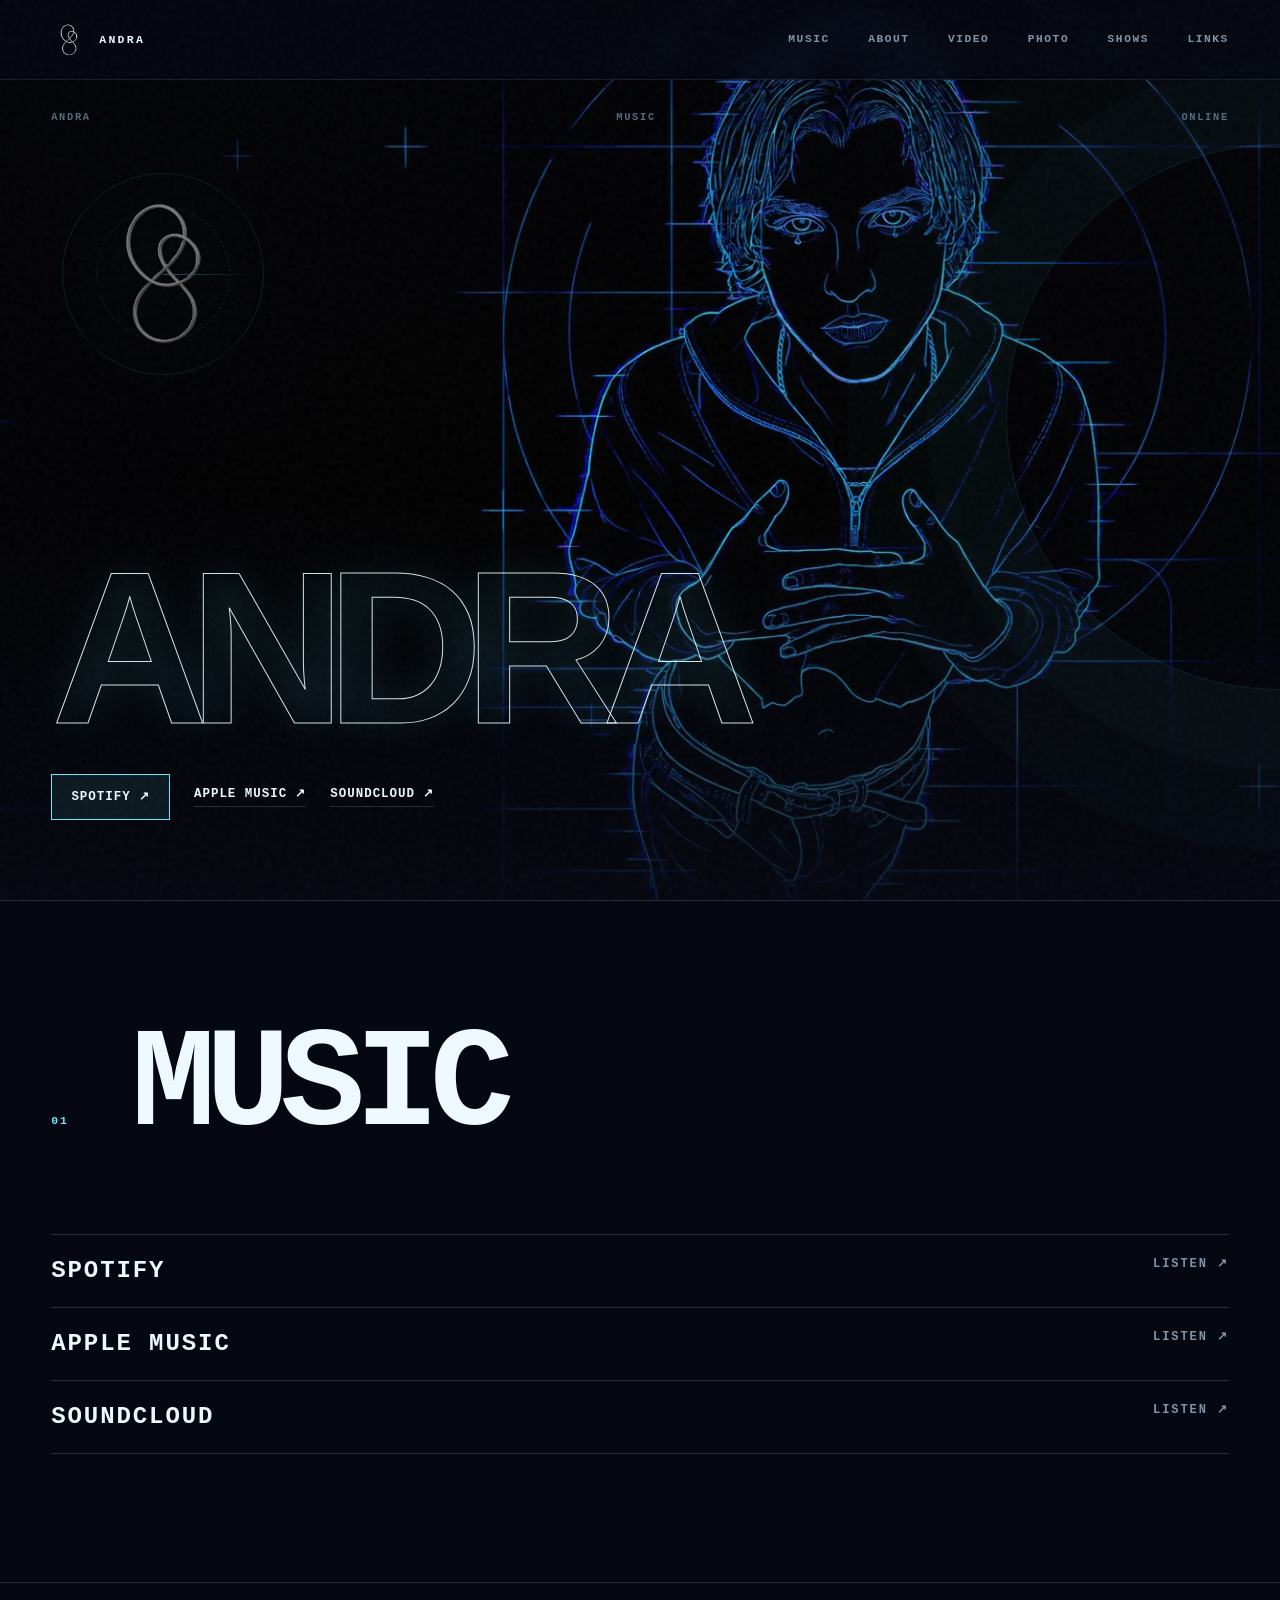
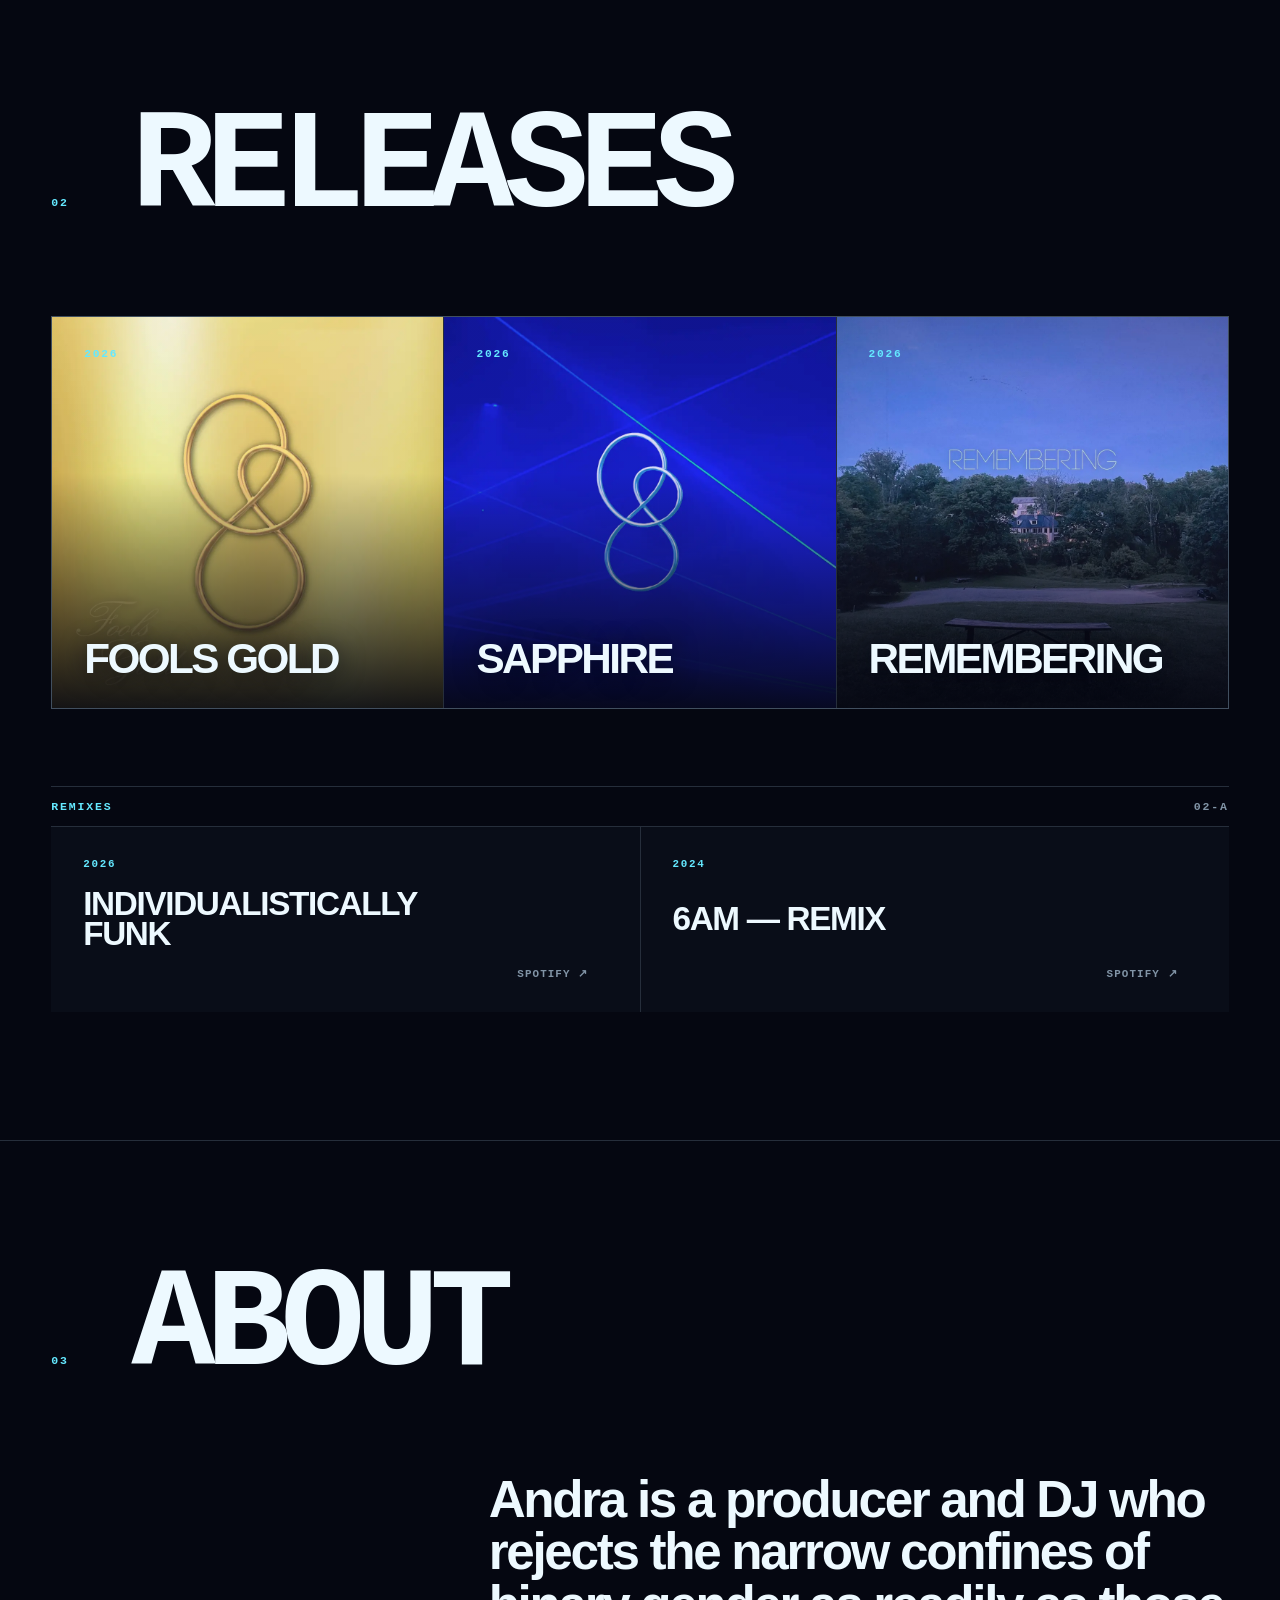
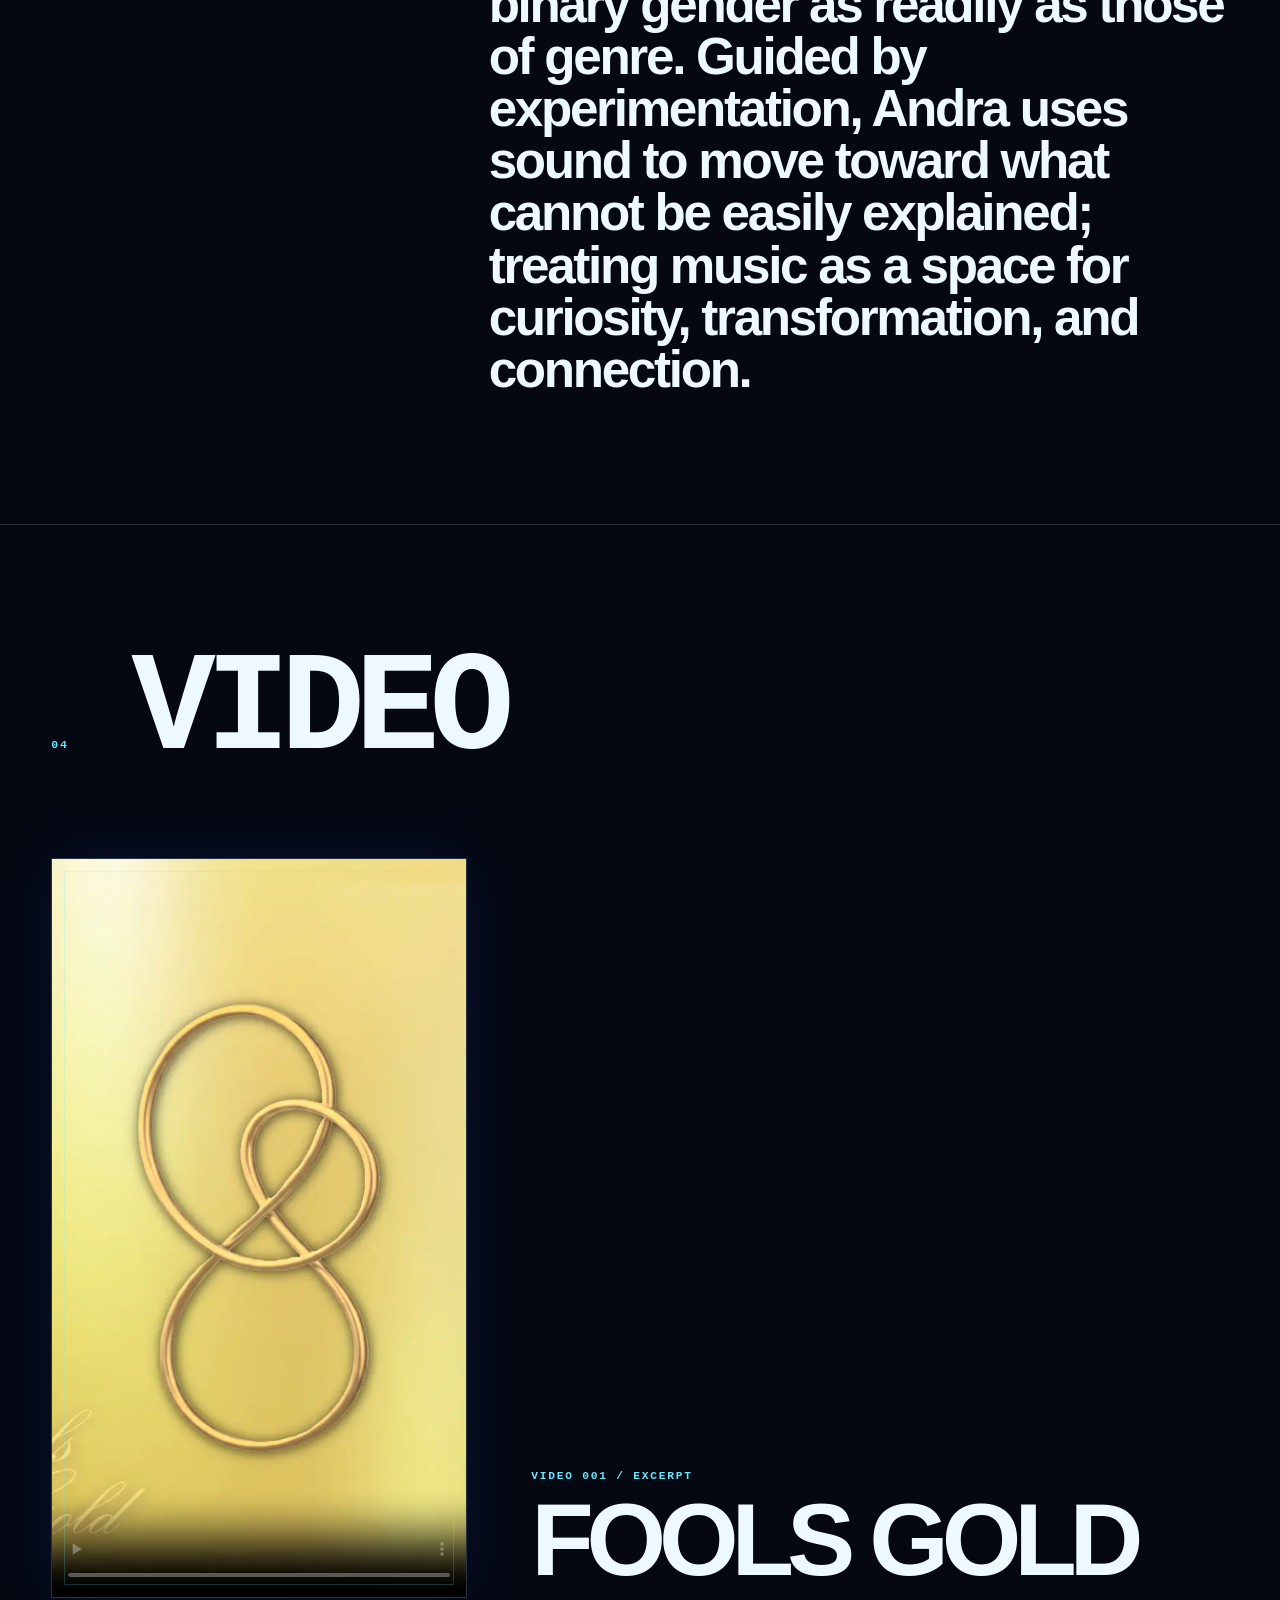
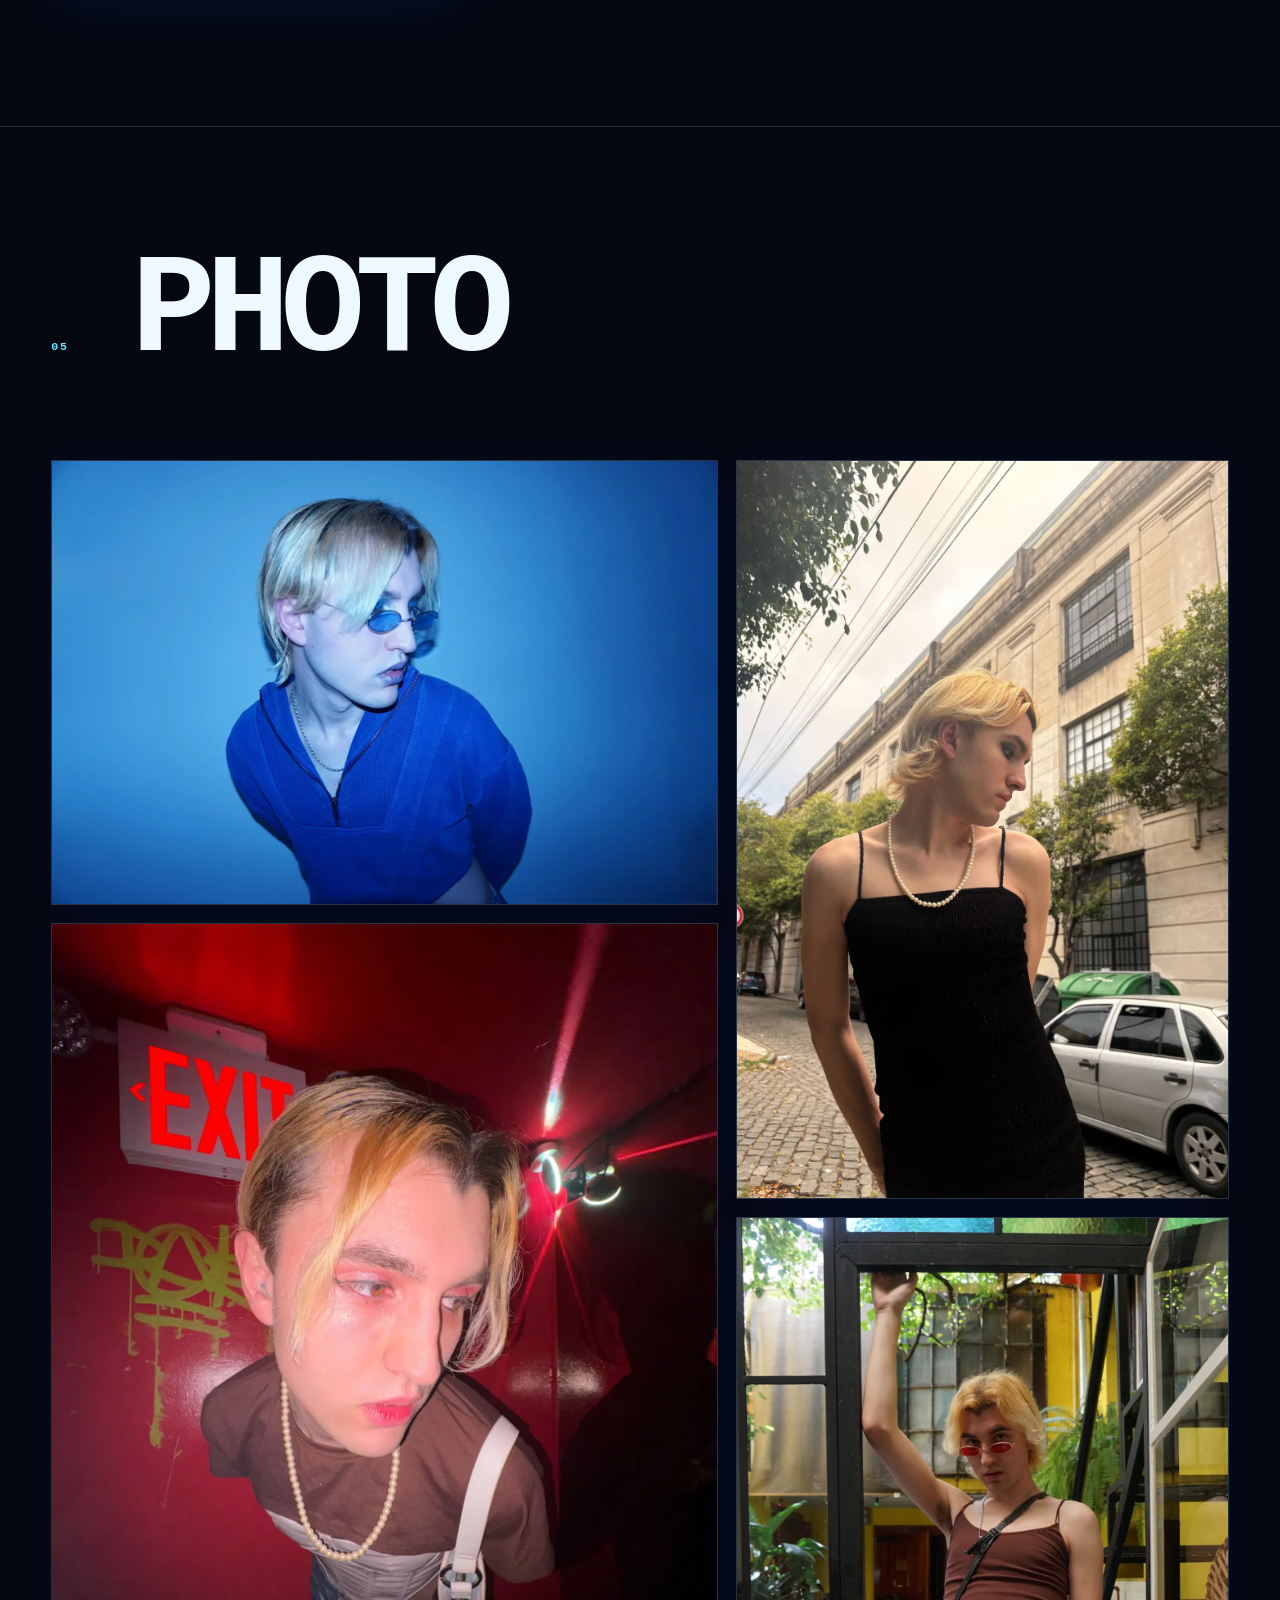
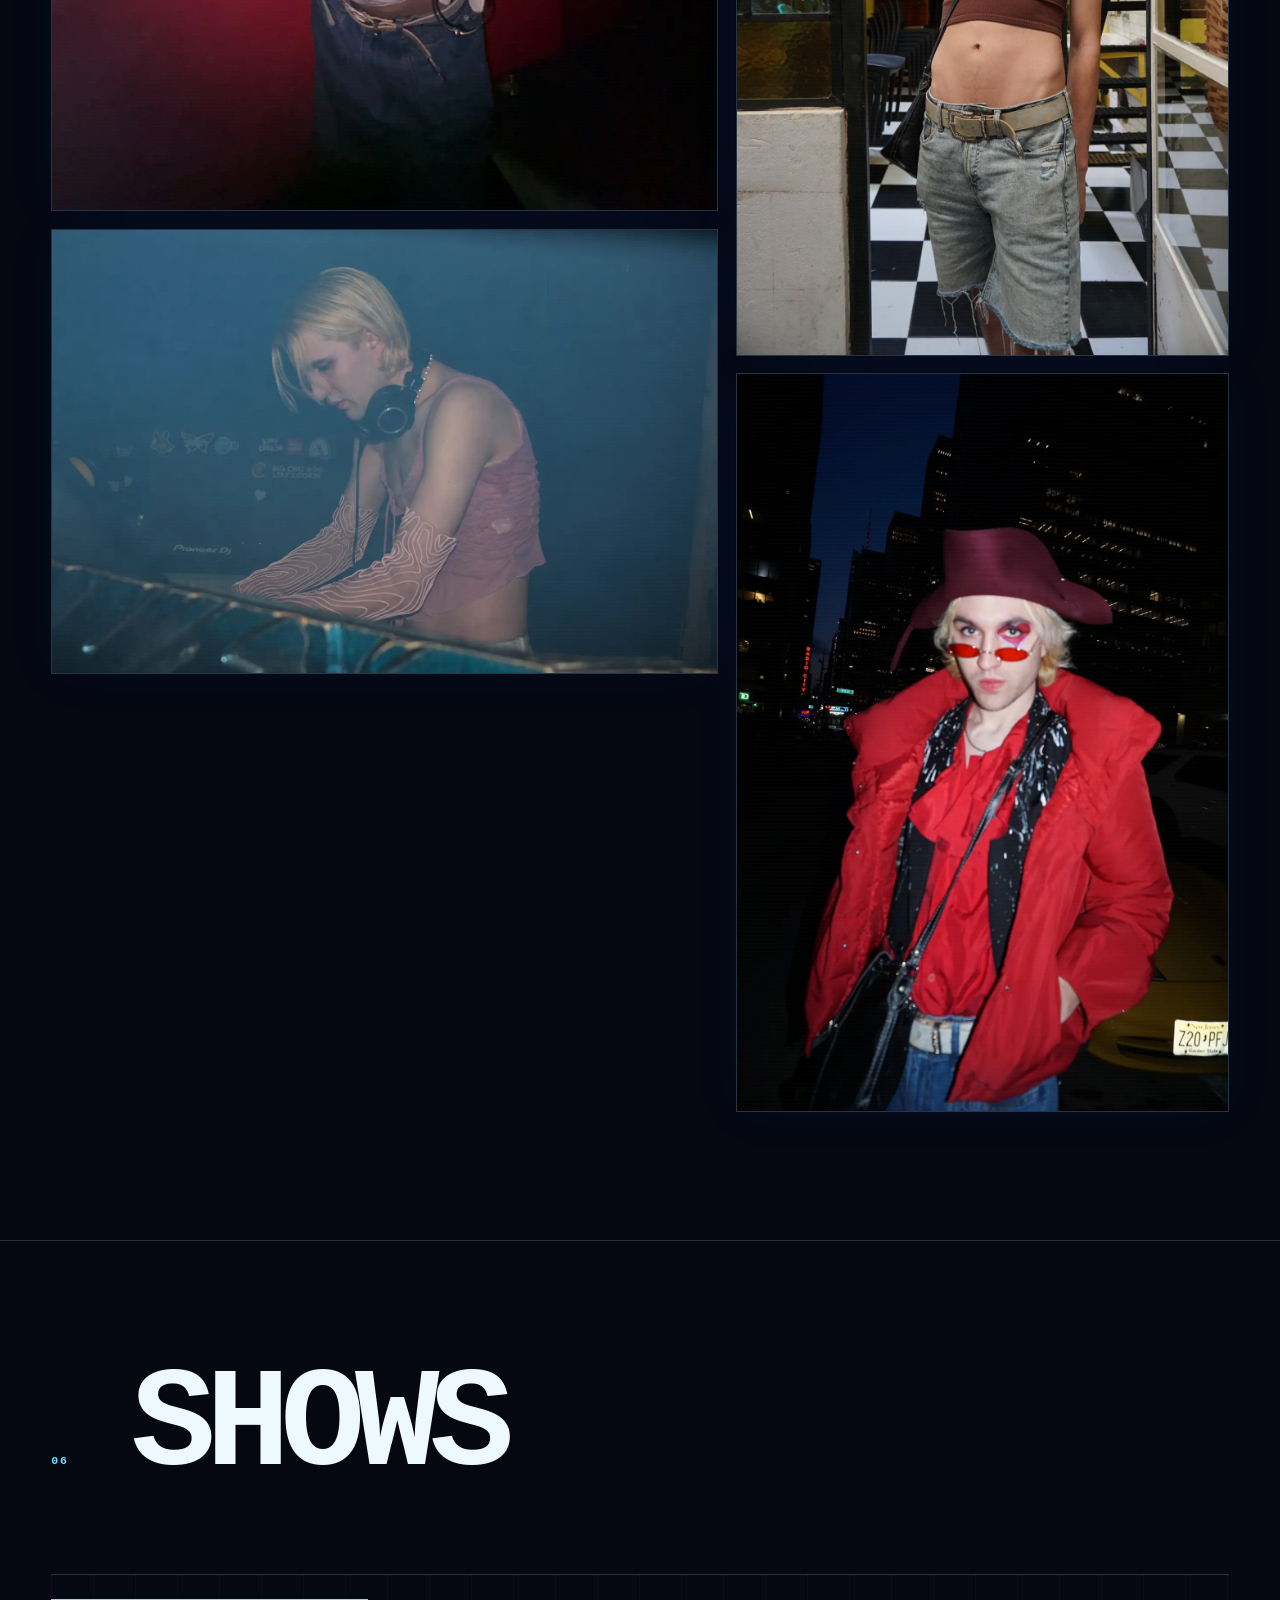
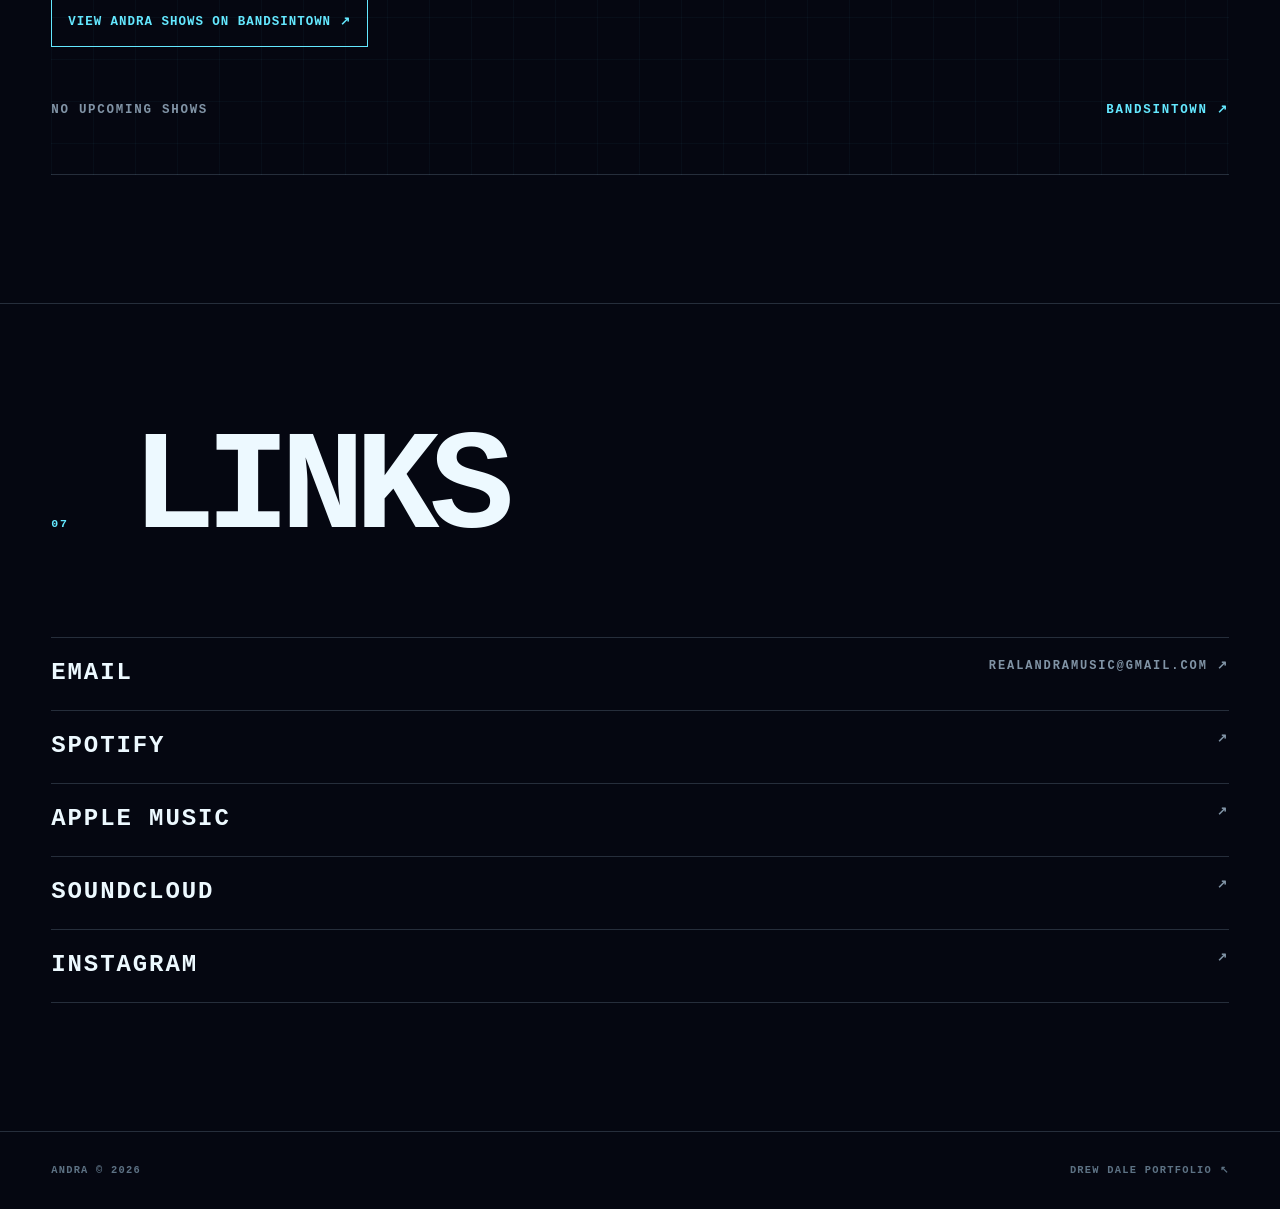
==== commit 1bdd848d: "Swap Andra portrait and disconnect portfolio link" ====
--- a/andra/index.html
+++ b/andra/index.html
@@ -21,7 +21,7 @@
   <meta name="twitter:image" content="https://drewedale.github.io/andra/assets/andra-share.jpg">
   <title>Andra — Producer &amp; DJ</title>
   <link rel="icon" href="assets/andra-logo.png" type="image/png">
-  <link rel="stylesheet" href="style.css?v=10">
+  <link rel="stylesheet" href="style.css?v=11">
   <script src="script.js?v=4" defer></script>
   <script charset="utf-8" src="https://widgetv3.bandsintown.com/main.min.js" defer></script>
 </head>
@@ -173,8 +173,8 @@
           </figure>
         </div>
         <div class="photo-column">
-          <figure class="photo-item reveal">
-            <img src="assets/photo-black-dress.webp" alt="Andra in a black dress in a nighttime portrait" width="1350" height="1800" loading="lazy" decoding="async">
+          <figure class="photo-item photo-item--street reveal">
+            <img src="assets/photo-black-dress-street.webp" alt="Andra in a black dress on a city street" width="1350" height="1800" loading="lazy" decoding="async">
           </figure>
           <figure class="photo-item reveal">
             <img src="assets/photo-greenhouse.webp" alt="Andra in a greenhouse wearing a sculptural blue look" width="1200" height="1800" loading="lazy" decoding="async">
--- a/andra/style.css
+++ b/andra/style.css
@@ -535,6 +535,15 @@
   width: 100%;
   height: auto;
   transition: transform .7s cubic-bezier(.2, .8, .2, 1), filter .7s ease;
+}
+.photo-item--street {
+  aspect-ratio: 2 / 3;
+}
+.photo-item--street img {
+  width: 100%;
+  height: 100%;
+  object-fit: cover;
+  object-position: right center;
 }
 .photo-item:hover img {
   transform: scale(1.012);
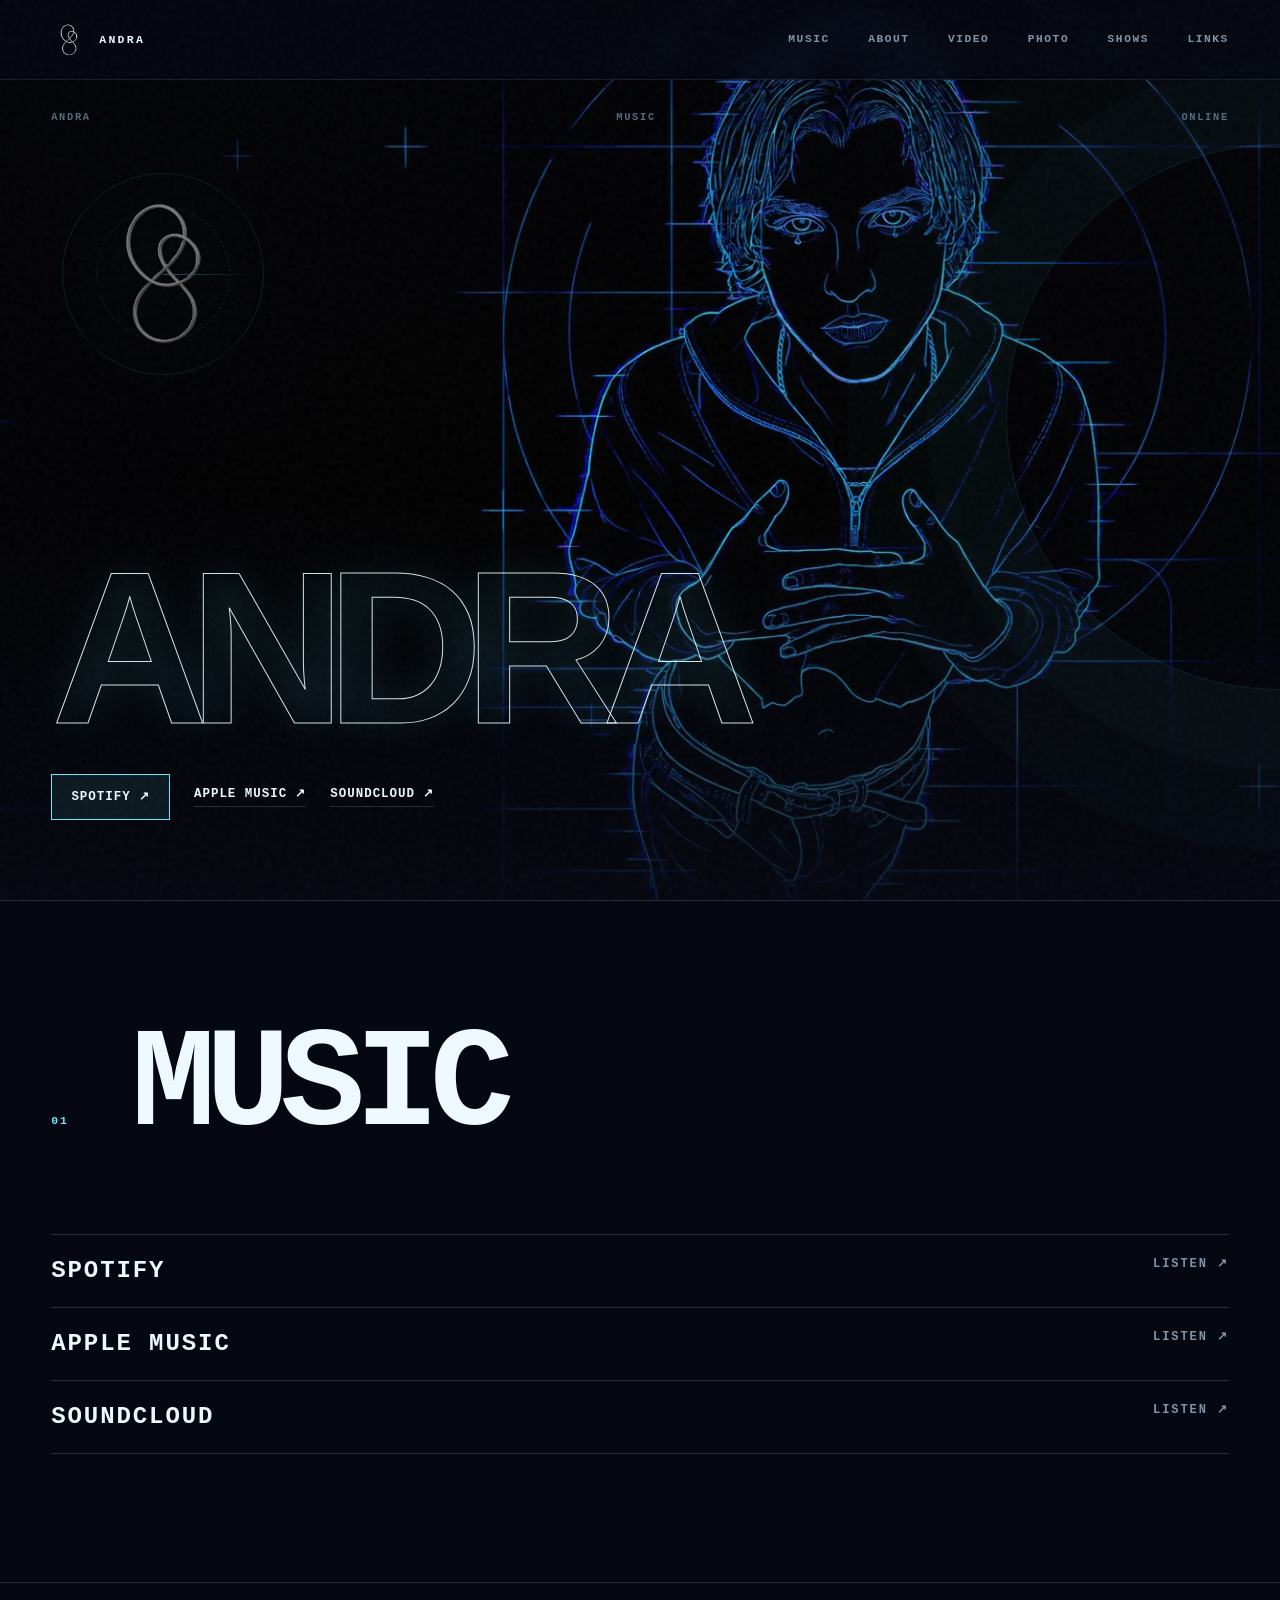
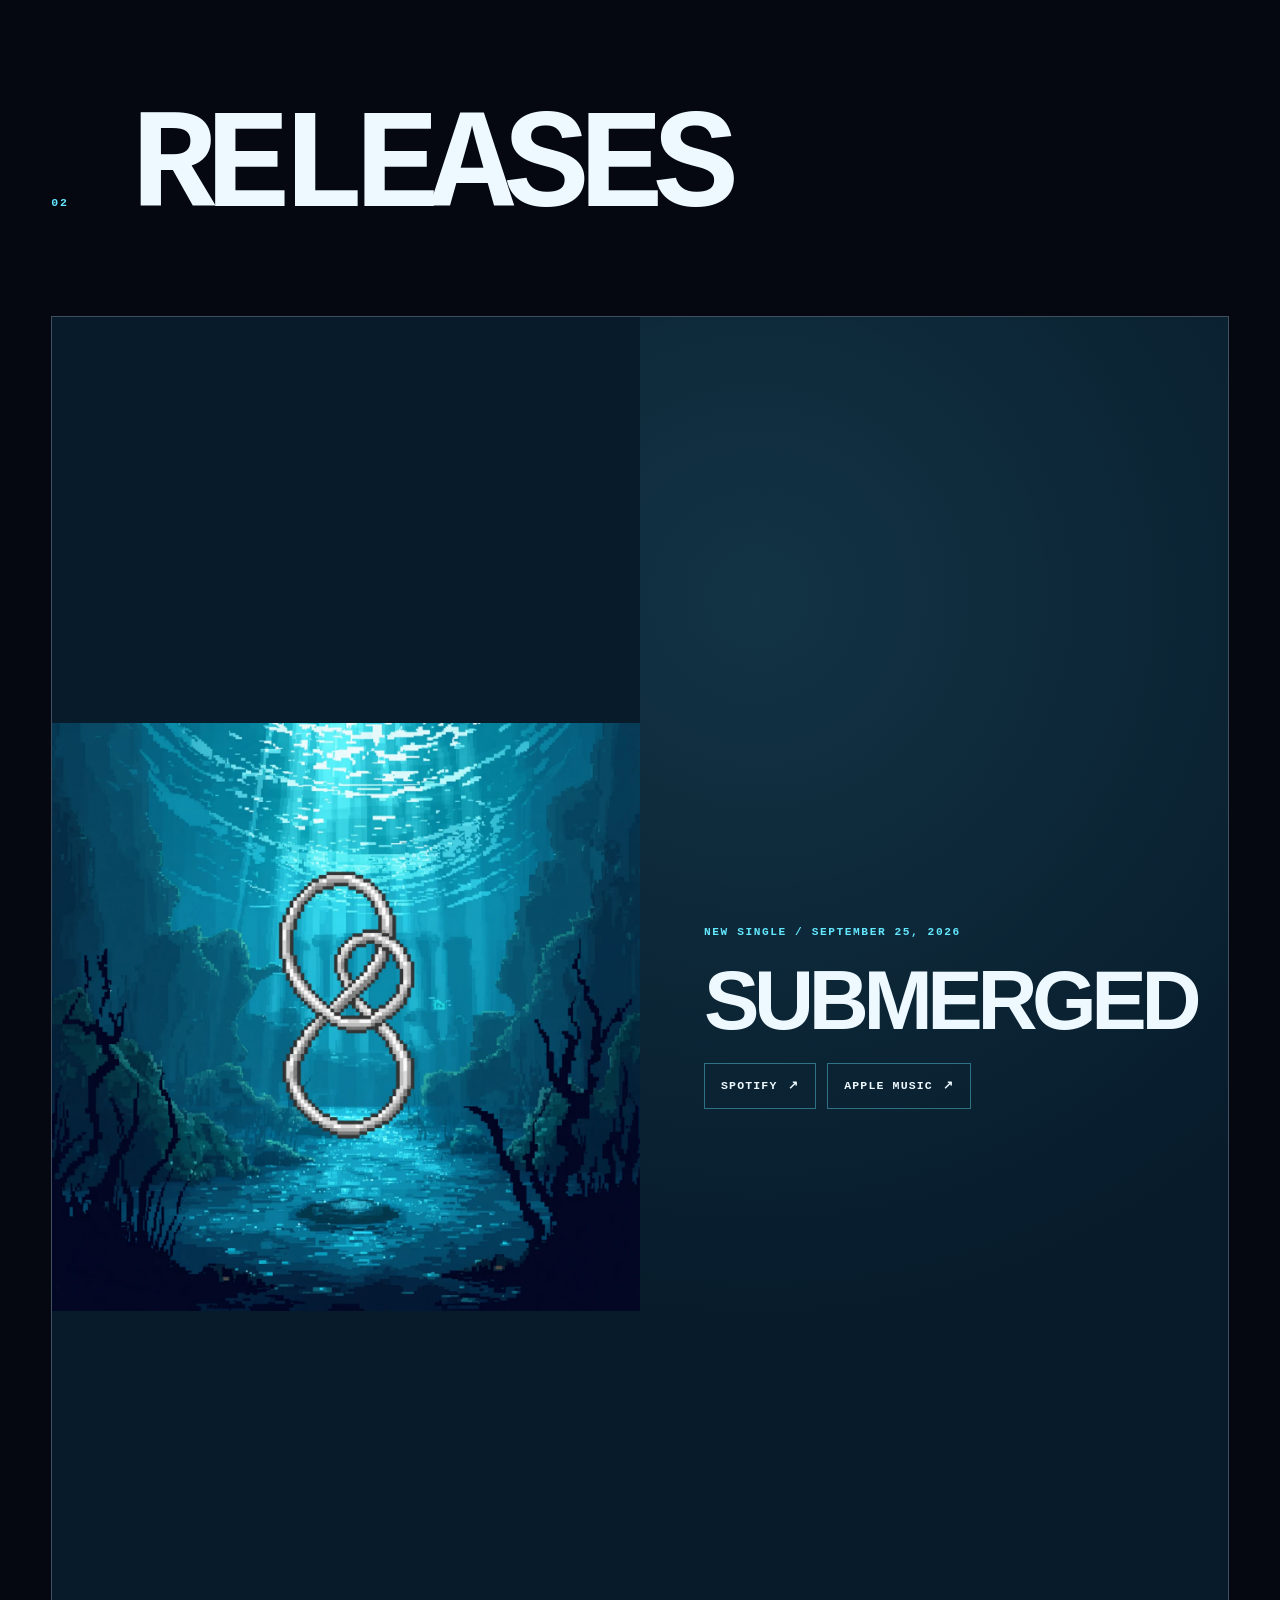
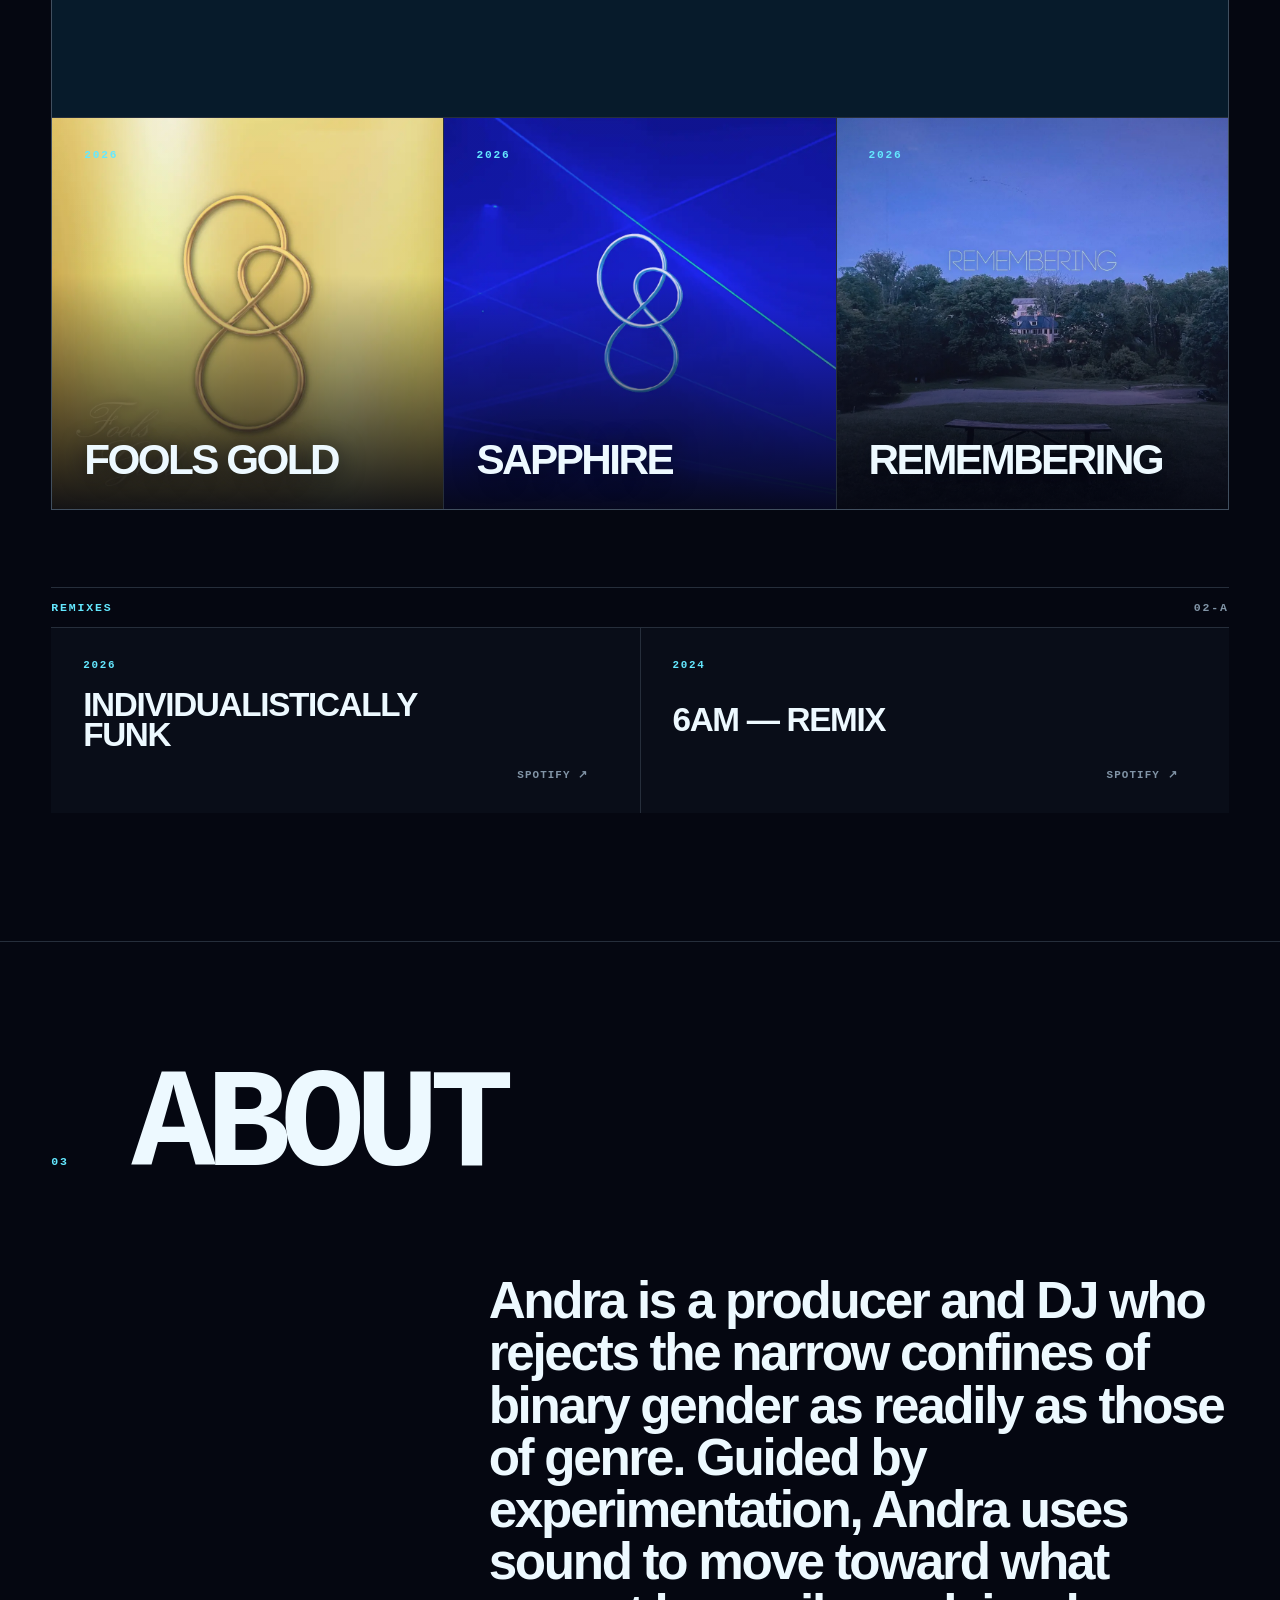
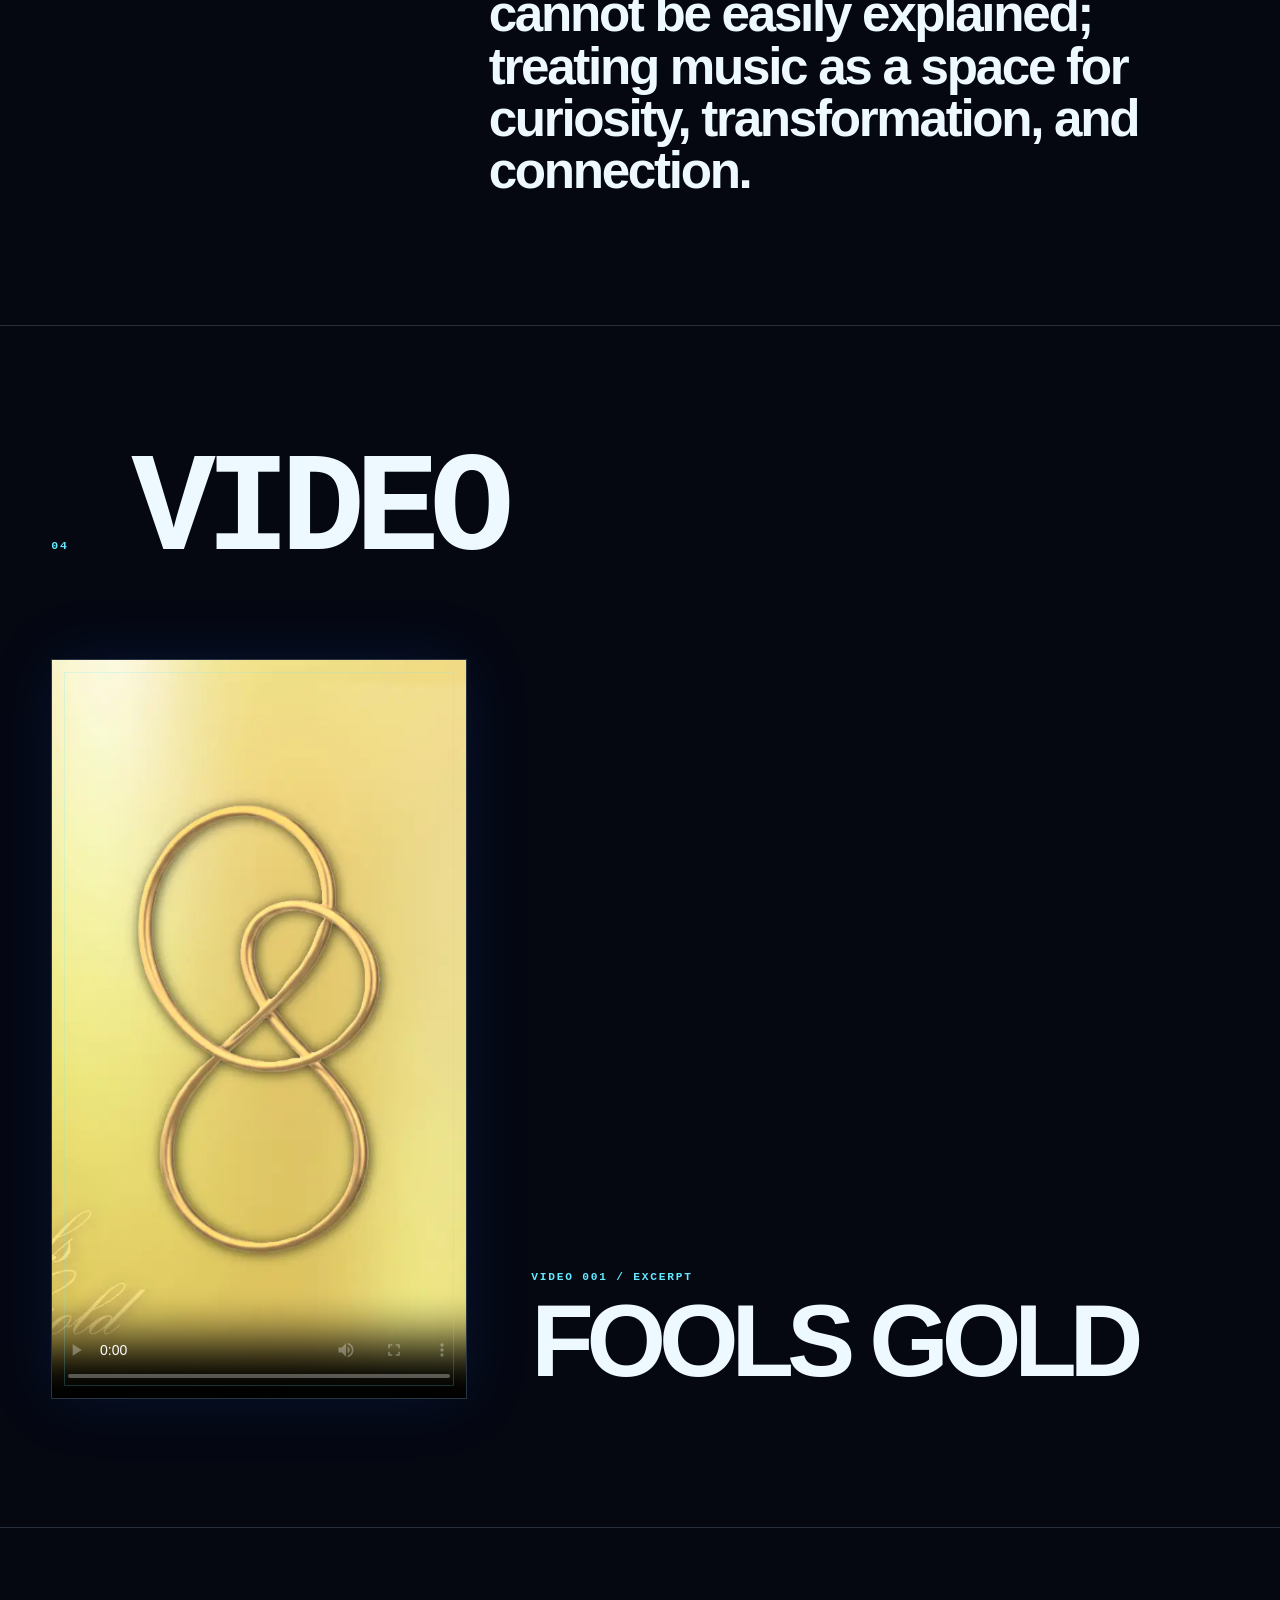
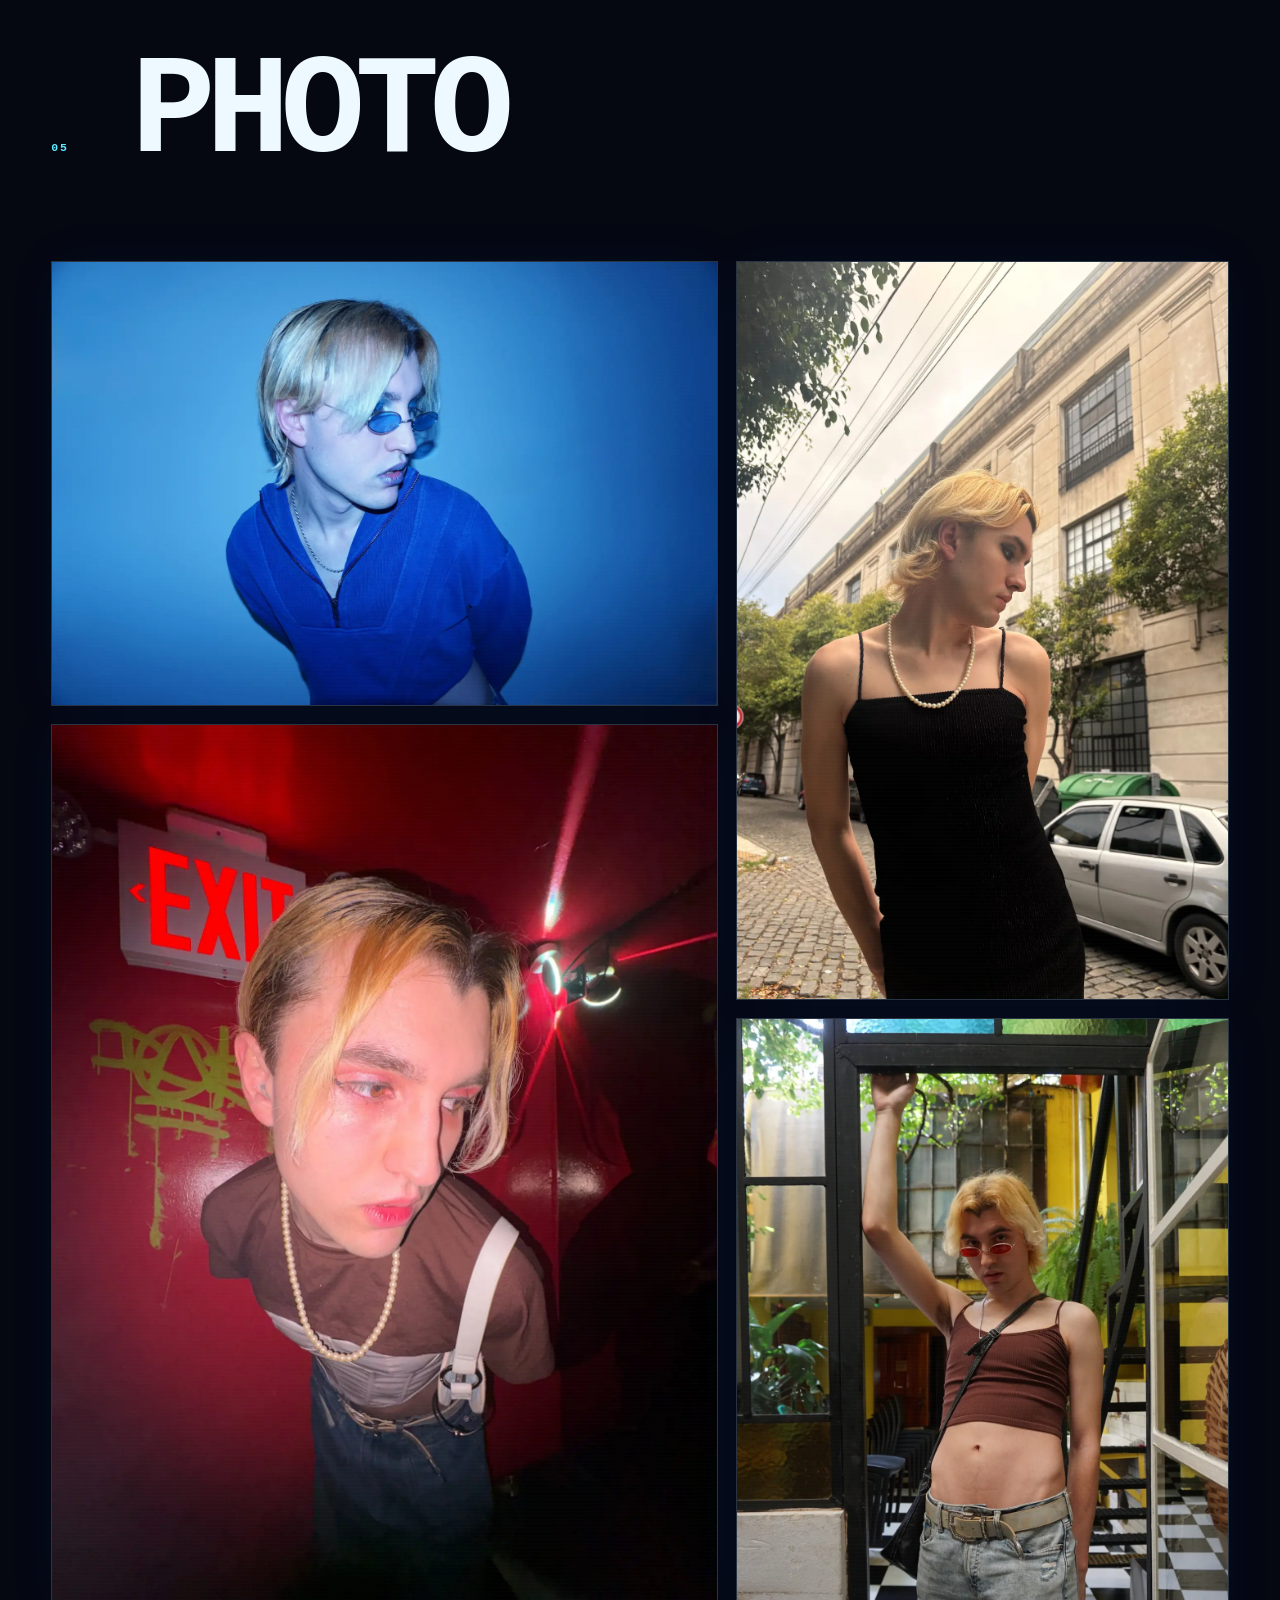
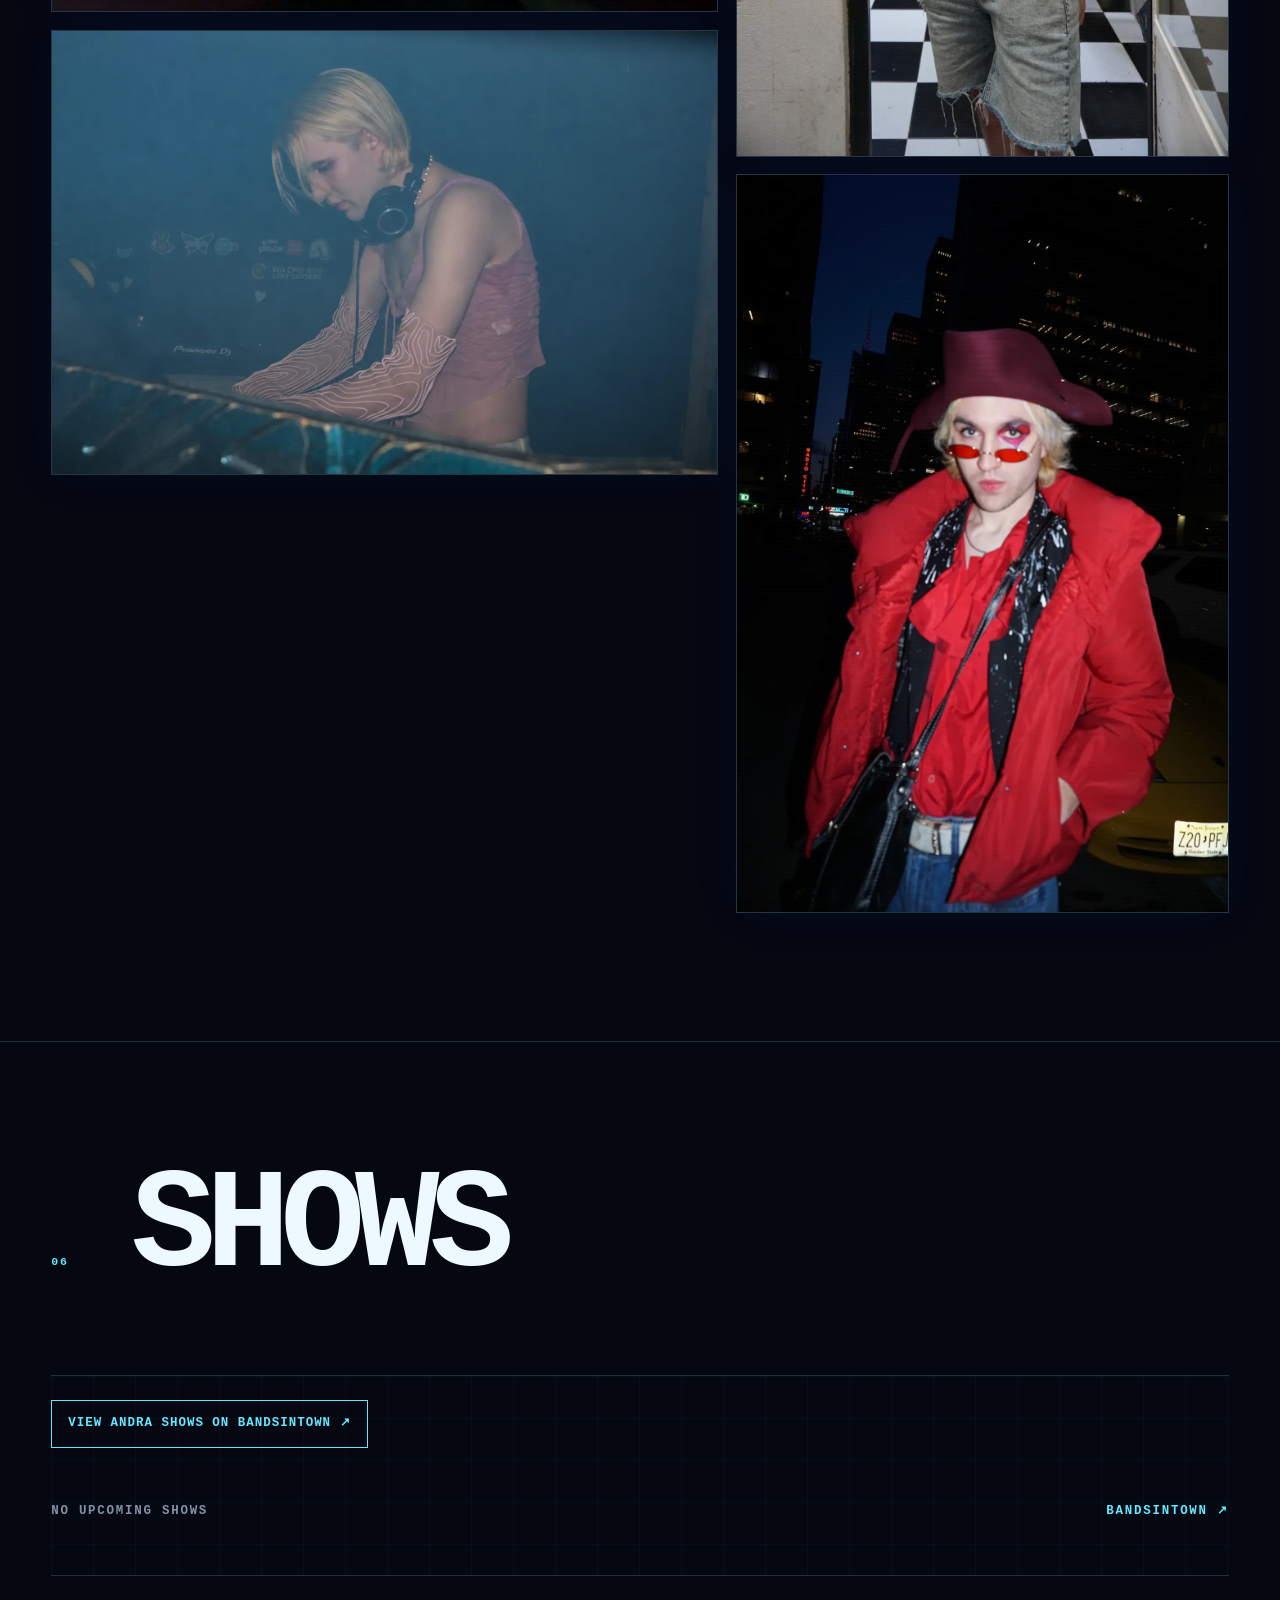
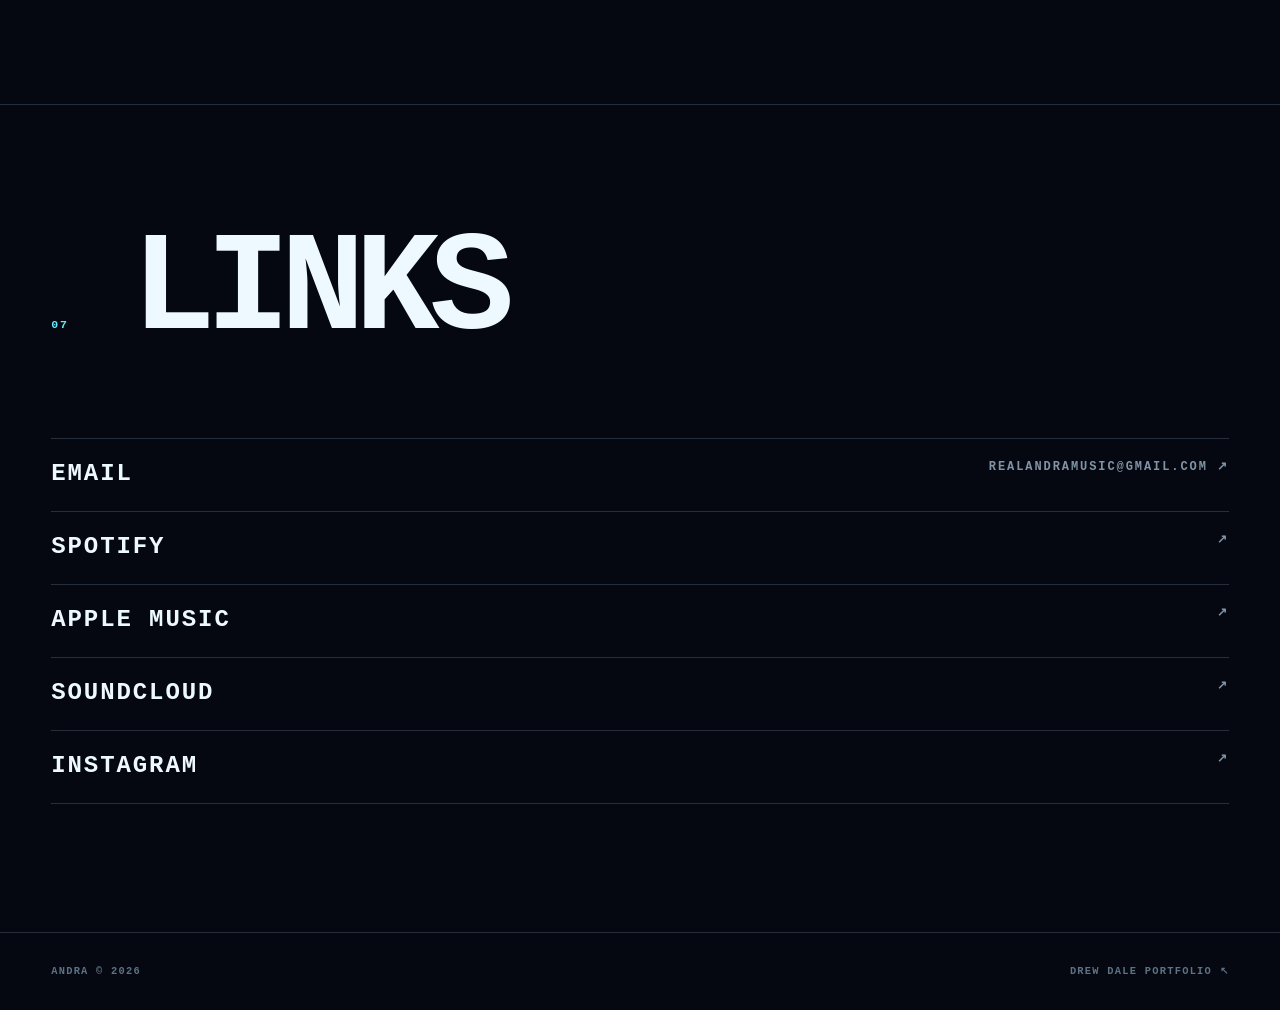
==== commit 4f57d181: "Feature Submerged release on Andra page" ====
--- a/andra/index.html
+++ b/andra/index.html
@@ -21,7 +21,7 @@
   <meta name="twitter:image" content="https://drewedale.github.io/andra/assets/andra-share.jpg">
   <title>Andra — Producer &amp; DJ</title>
   <link rel="icon" href="assets/andra-logo.png" type="image/png">
-  <link rel="stylesheet" href="style.css?v=11">
+  <link rel="stylesheet" href="style.css?v=12">
   <script src="script.js?v=4" defer></script>
   <script charset="utf-8" src="https://widgetv3.bandsintown.com/main.min.js" defer></script>
 </head>
@@ -91,6 +91,19 @@
       </header>
 
       <div class="release-grid originals-grid">
+        <article class="release-featured reveal" aria-labelledby="submerged-title">
+          <a class="release-featured-art" href="https://open.spotify.com/album/6PZNn115HUDPPrzjkpDa3M?si=OpzOsi05RAmd1nmPE1ItZQ" target="_blank" rel="noreferrer" aria-label="Listen to Submerged on Spotify">
+            <img src="assets/submerged-cover.webp" alt="Submerged cover art: a pixel-art underwater scene with Andra's silver logo" width="1400" height="1400">
+          </a>
+          <div class="release-featured-copy">
+            <span>NEW SINGLE / SEPTEMBER 25, 2026</span>
+            <h3 id="submerged-title">SUBMERGED</h3>
+            <div class="release-featured-links" aria-label="Listen to Submerged">
+              <a href="https://open.spotify.com/album/6PZNn115HUDPPrzjkpDa3M?si=OpzOsi05RAmd1nmPE1ItZQ" target="_blank" rel="noreferrer">Spotify <span aria-hidden="true">↗</span></a>
+              <a href="https://music.apple.com/us/album/submerged-single/6815032768" target="_blank" rel="noreferrer">Apple Music <span aria-hidden="true">↗</span></a>
+            </div>
+          </div>
+        </article>
         <a class="release release-cover reveal" href="https://open.spotify.com/track/7aOInyZEMeMZ5EPRooJ4oB?si=f89f6ecf9fa64d1b" target="_blank" rel="noreferrer">
           <img class="release-art" src="assets/fools-gold-cover.webp" alt="Fools Gold cover art" width="1080" height="1080">
           <span>2026</span>
--- a/andra/style.css
+++ b/andra/style.css
@@ -298,6 +298,60 @@
   background: var(--line);
   border: 1px solid var(--line);
 }
+.release-featured {
+  grid-column: 1 / -1;
+  display: grid;
+  grid-template-columns: repeat(2, minmax(0, 1fr));
+  background: #071b2b;
+}
+.release-featured-art { display: block; min-width: 0; overflow: hidden; }
+.release-featured-art img {
+  width: 100%;
+  aspect-ratio: 1;
+  object-fit: contain;
+  transition: transform .5s ease;
+}
+.release-featured-art:hover img,
+.release-featured-art:focus-visible img { transform: scale(1.025); }
+.release-featured-copy {
+  display: flex;
+  flex-direction: column;
+  align-items: flex-start;
+  justify-content: center;
+  gap: clamp(1rem, 2vw, 1.8rem);
+  min-width: 0;
+  padding: clamp(1.5rem, 5vw, 5rem);
+  background: radial-gradient(circle at 20% 20%, rgba(100, 232, 255, .12), transparent 60%);
+}
+.release-featured-copy > span {
+  color: var(--cyan);
+  font: 700 .7rem/1.4 ui-monospace, SFMono-Regular, Menlo, monospace;
+  letter-spacing: .14em;
+}
+.release-featured h3 {
+  margin: 0;
+  font-size: clamp(2.8rem, 6.5vw, 7rem);
+  font-weight: 600;
+  line-height: .85;
+  letter-spacing: -.065em;
+}
+.release-featured-links { display: flex; flex-wrap: wrap; gap: .7rem; }
+.release-featured-links a {
+  display: inline-flex;
+  align-items: center;
+  gap: .65rem;
+  min-height: 2.9rem;
+  padding: .7rem 1rem;
+  border: 1px solid rgba(100, 232, 255, .4);
+  color: var(--ink);
+  font: 700 .72rem/1.2 ui-monospace, SFMono-Regular, Menlo, monospace;
+  letter-spacing: .1em;
+  text-decoration: none;
+  text-transform: uppercase;
+  transition: background .2s ease, color .2s ease;
+}
+.release-featured-links a:hover,
+.release-featured-links a:focus-visible { background: var(--cyan); color: var(--void); }
 .release {
   position: relative;
   min-height: 22rem;
@@ -662,6 +716,7 @@
   .section-header h2 { font-size: clamp(3rem, 16vw, 6rem); }
   .release-grid,
   .remix-grid { grid-template-columns: 1fr; }
+  .release-featured { grid-template-columns: 1fr; }
   .release-cover { min-height: 0; }
   .artist-bio {
     max-width: none;
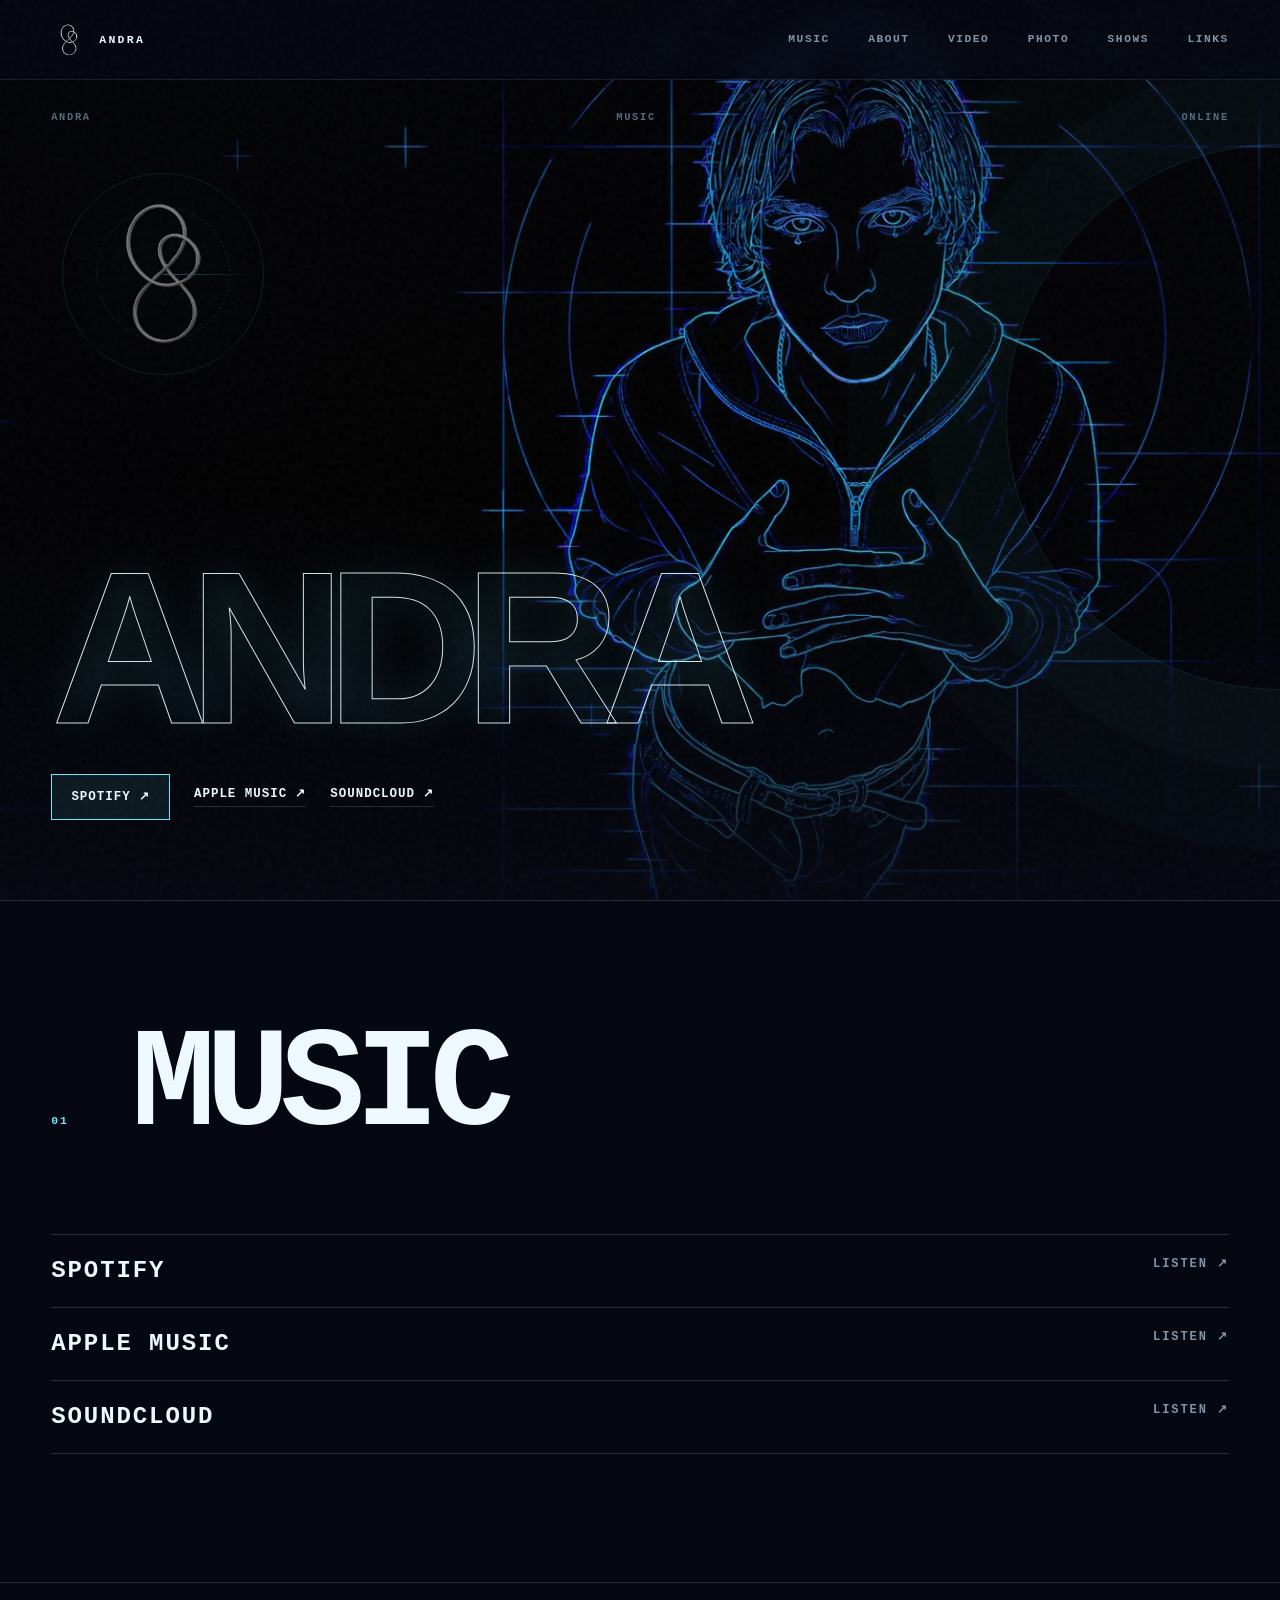
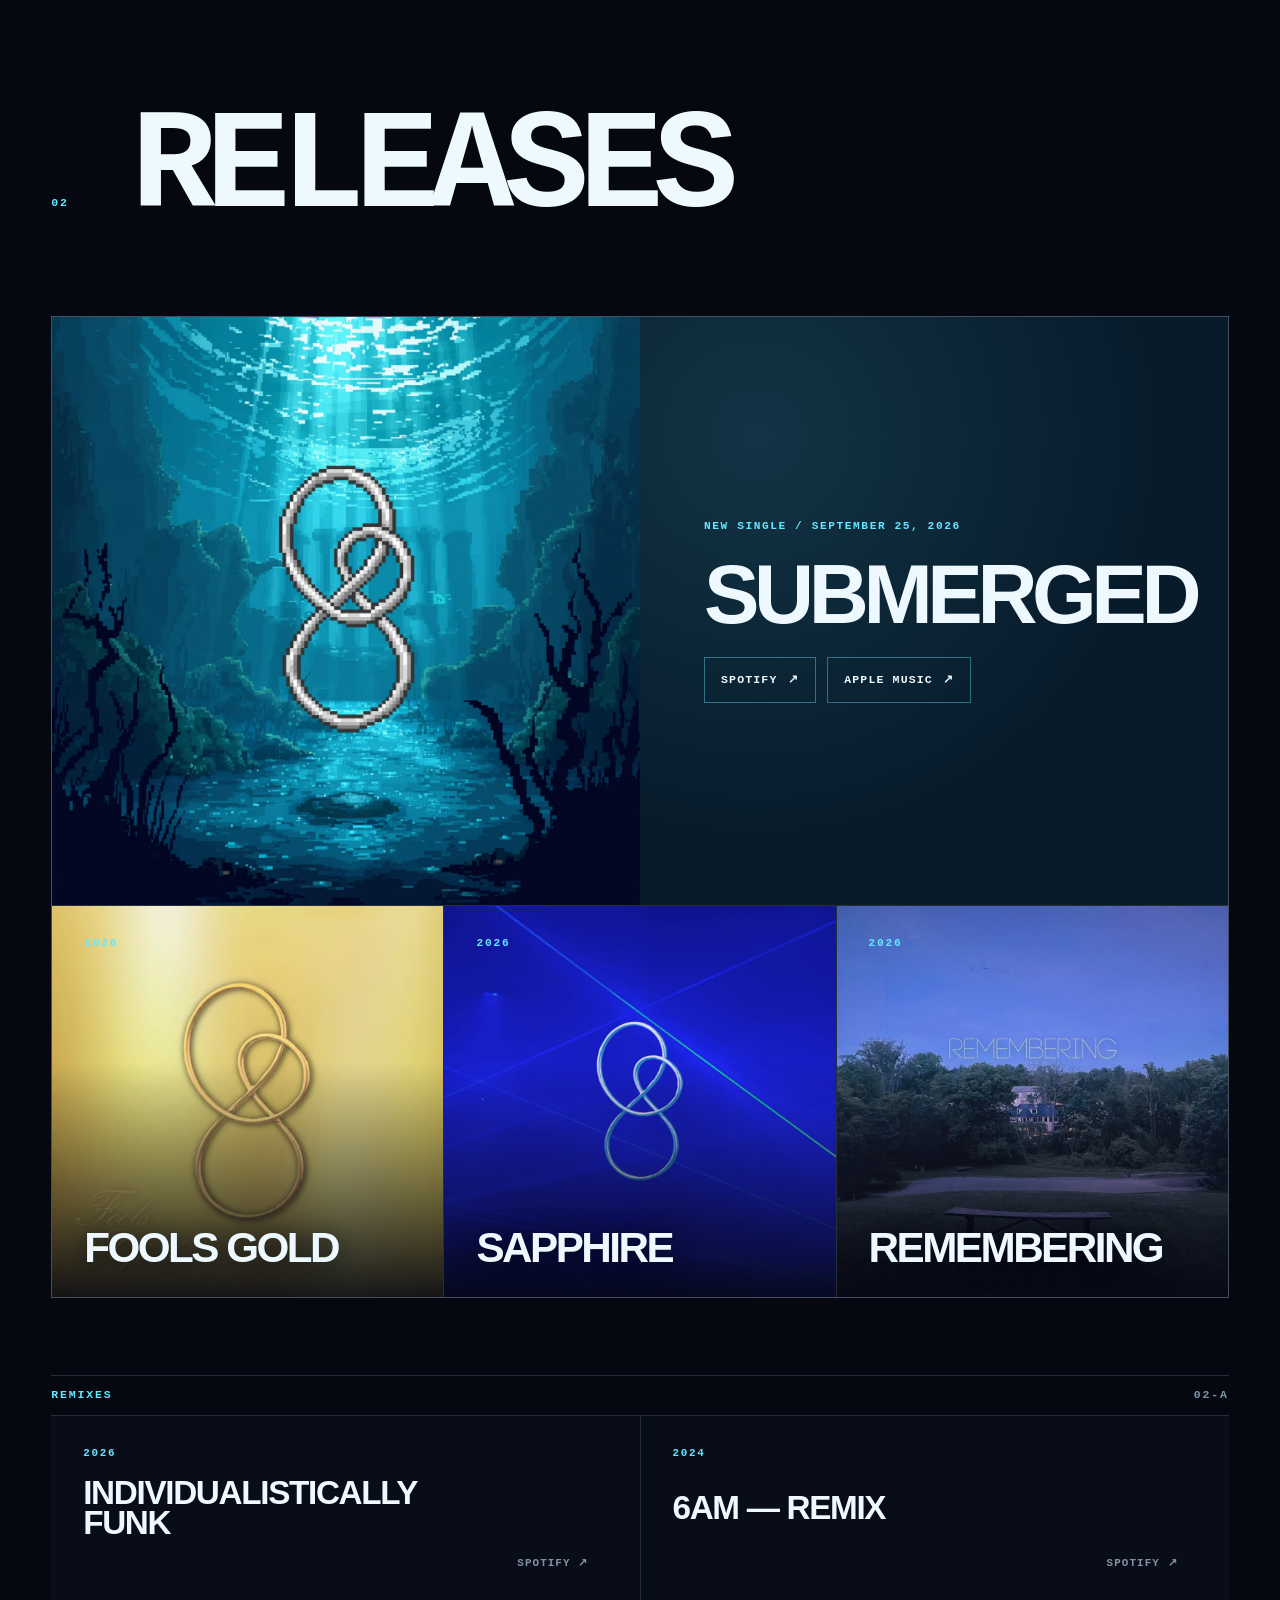
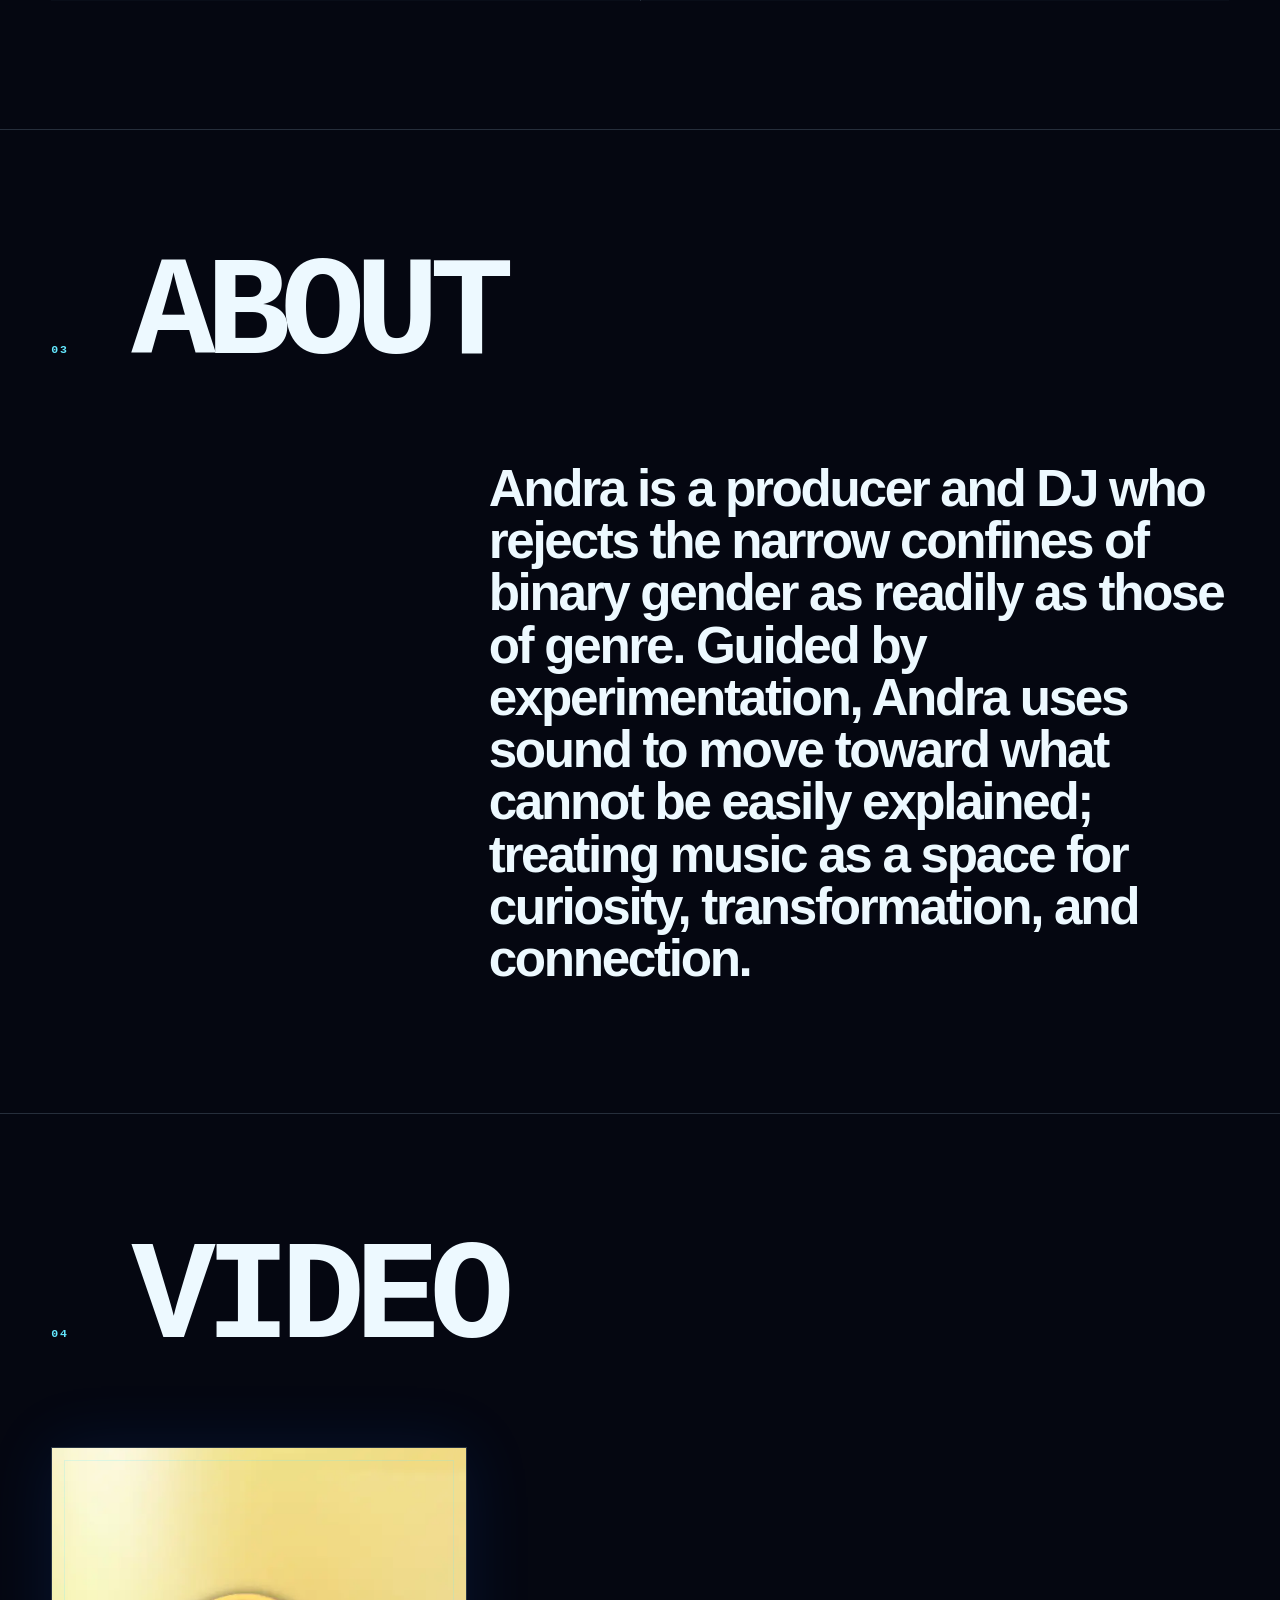
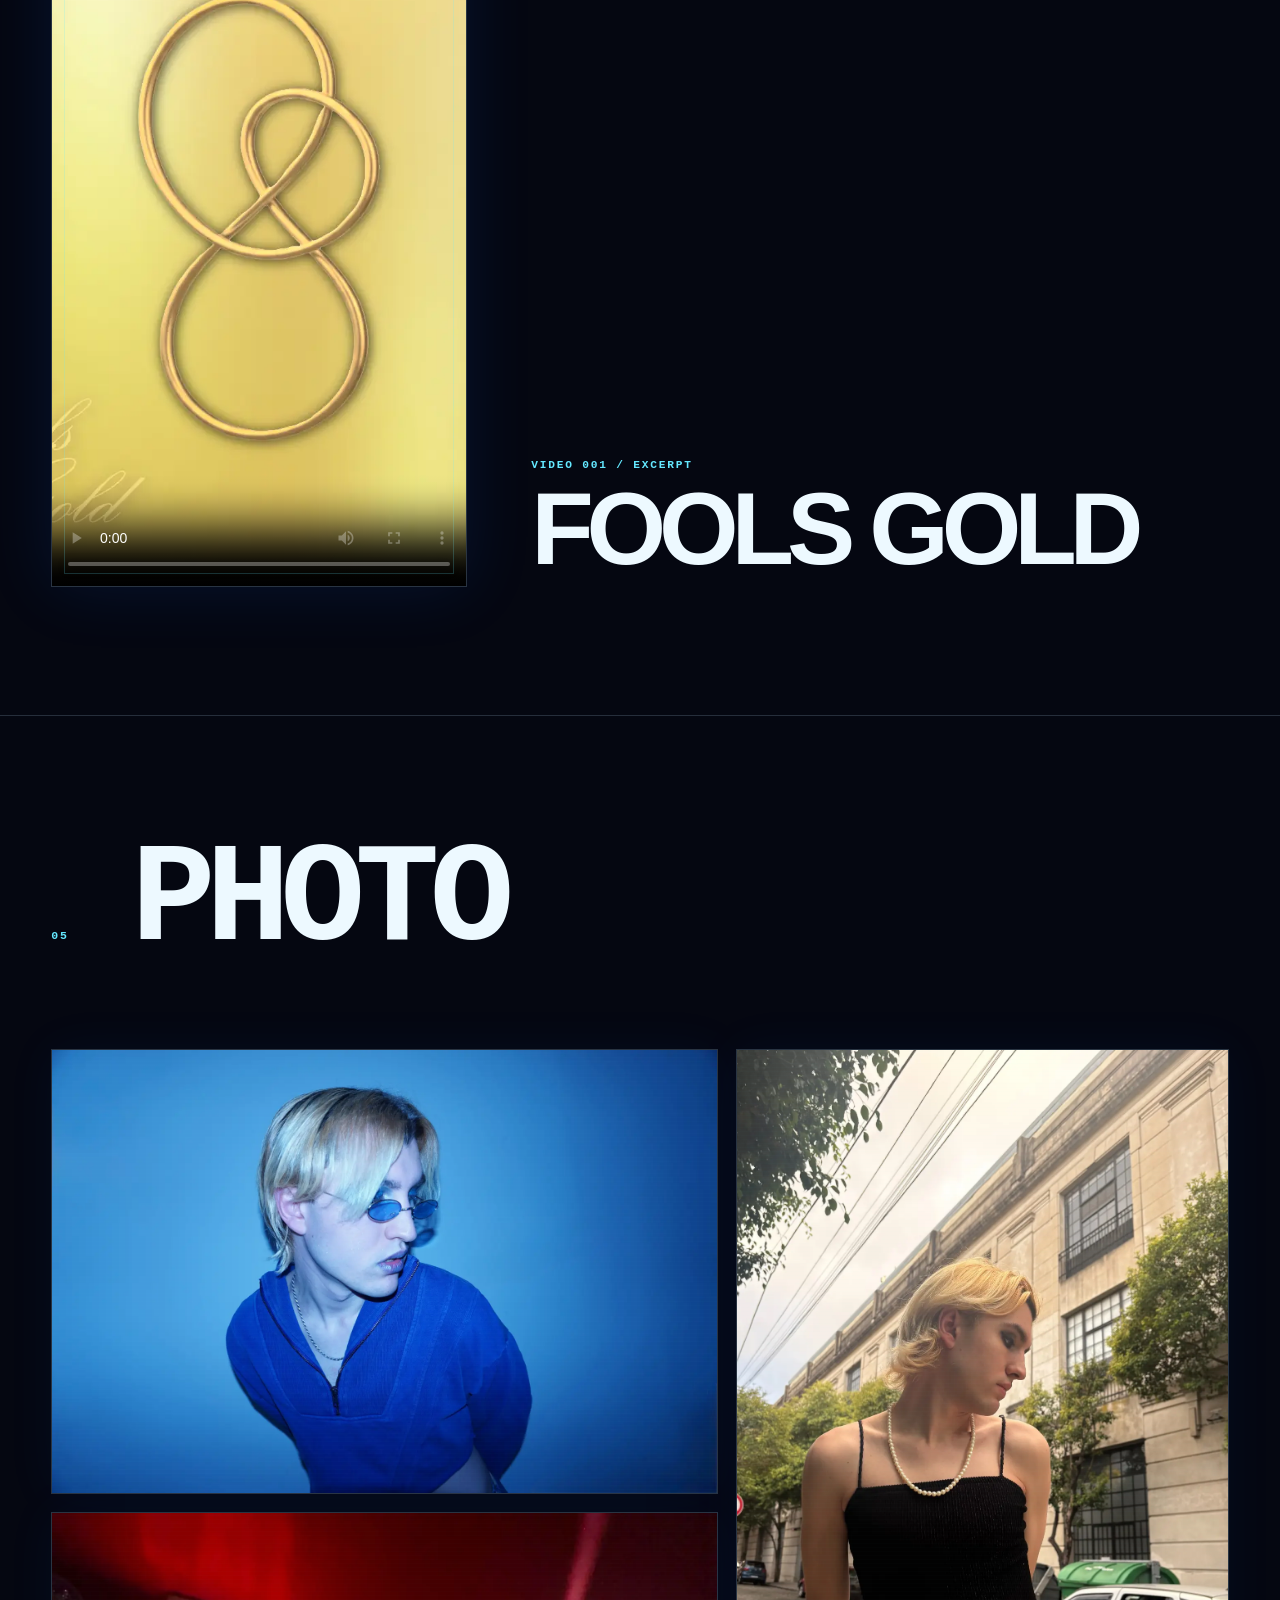
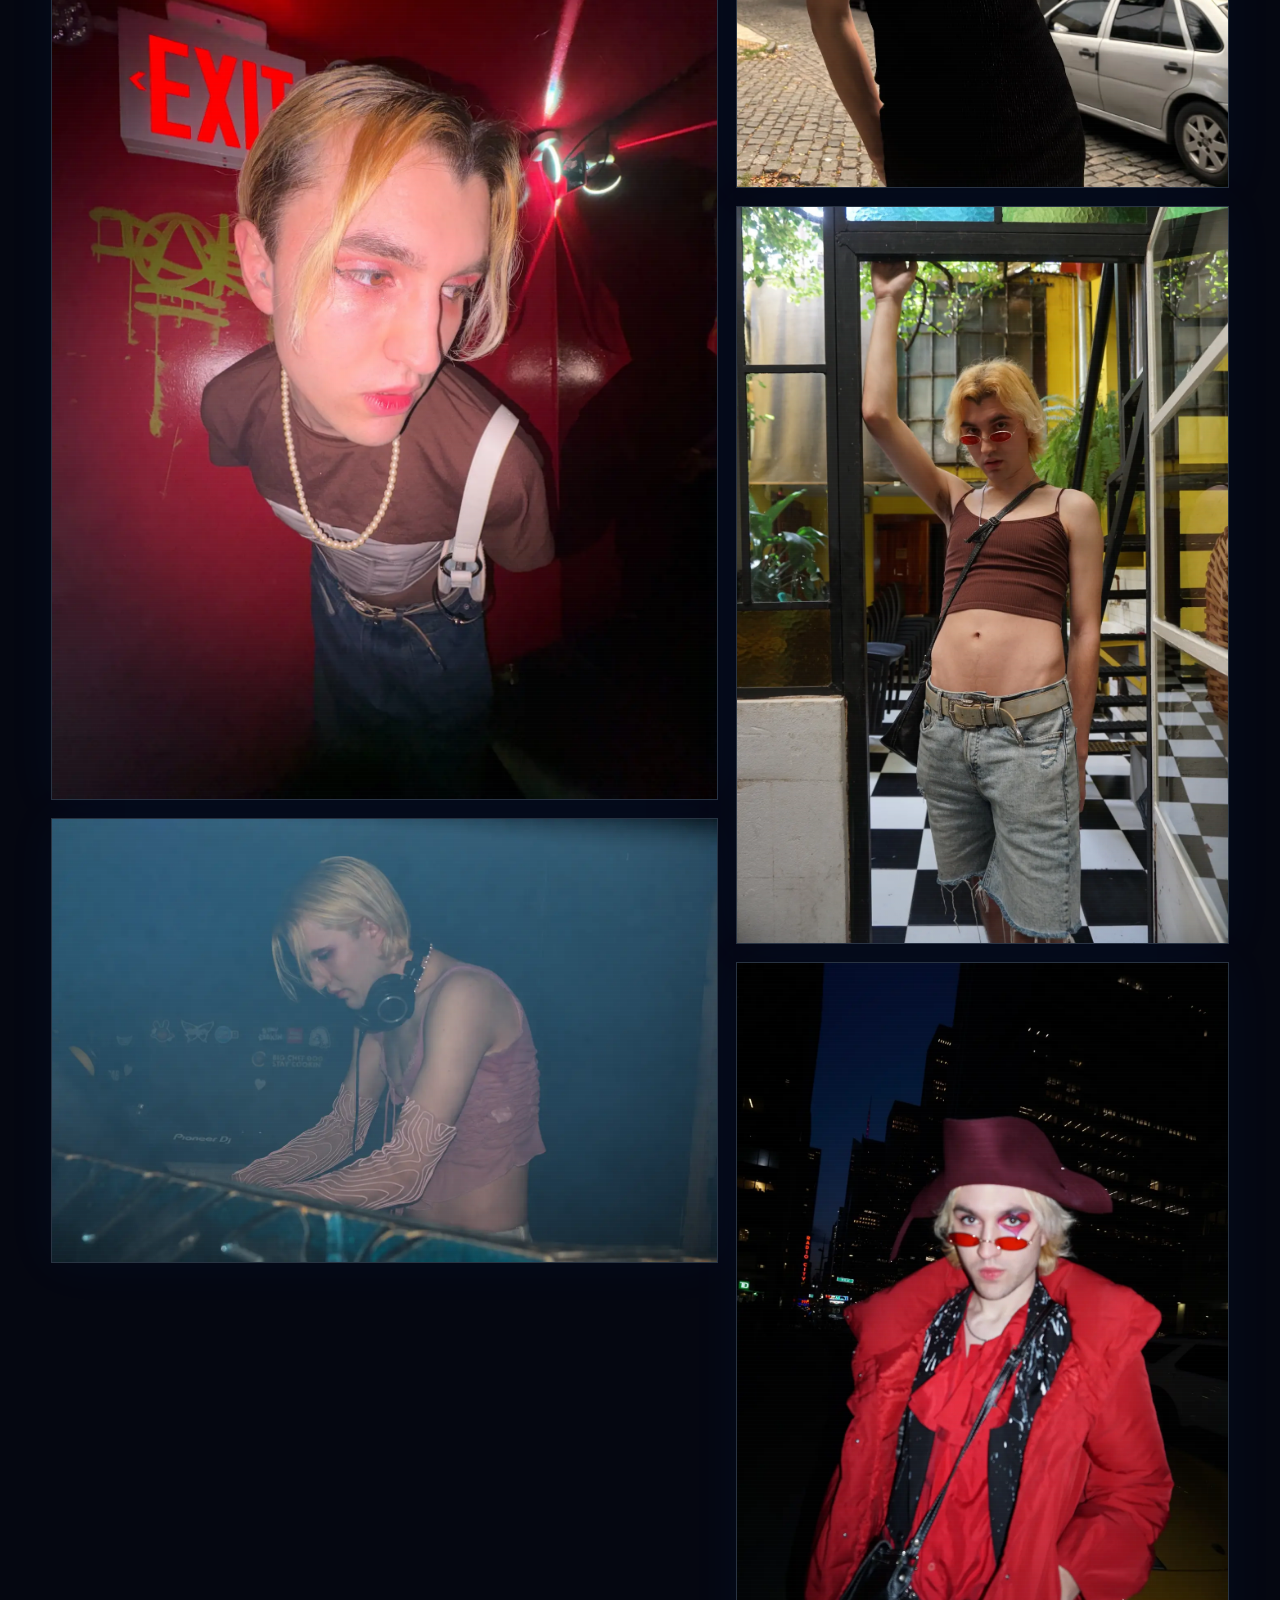
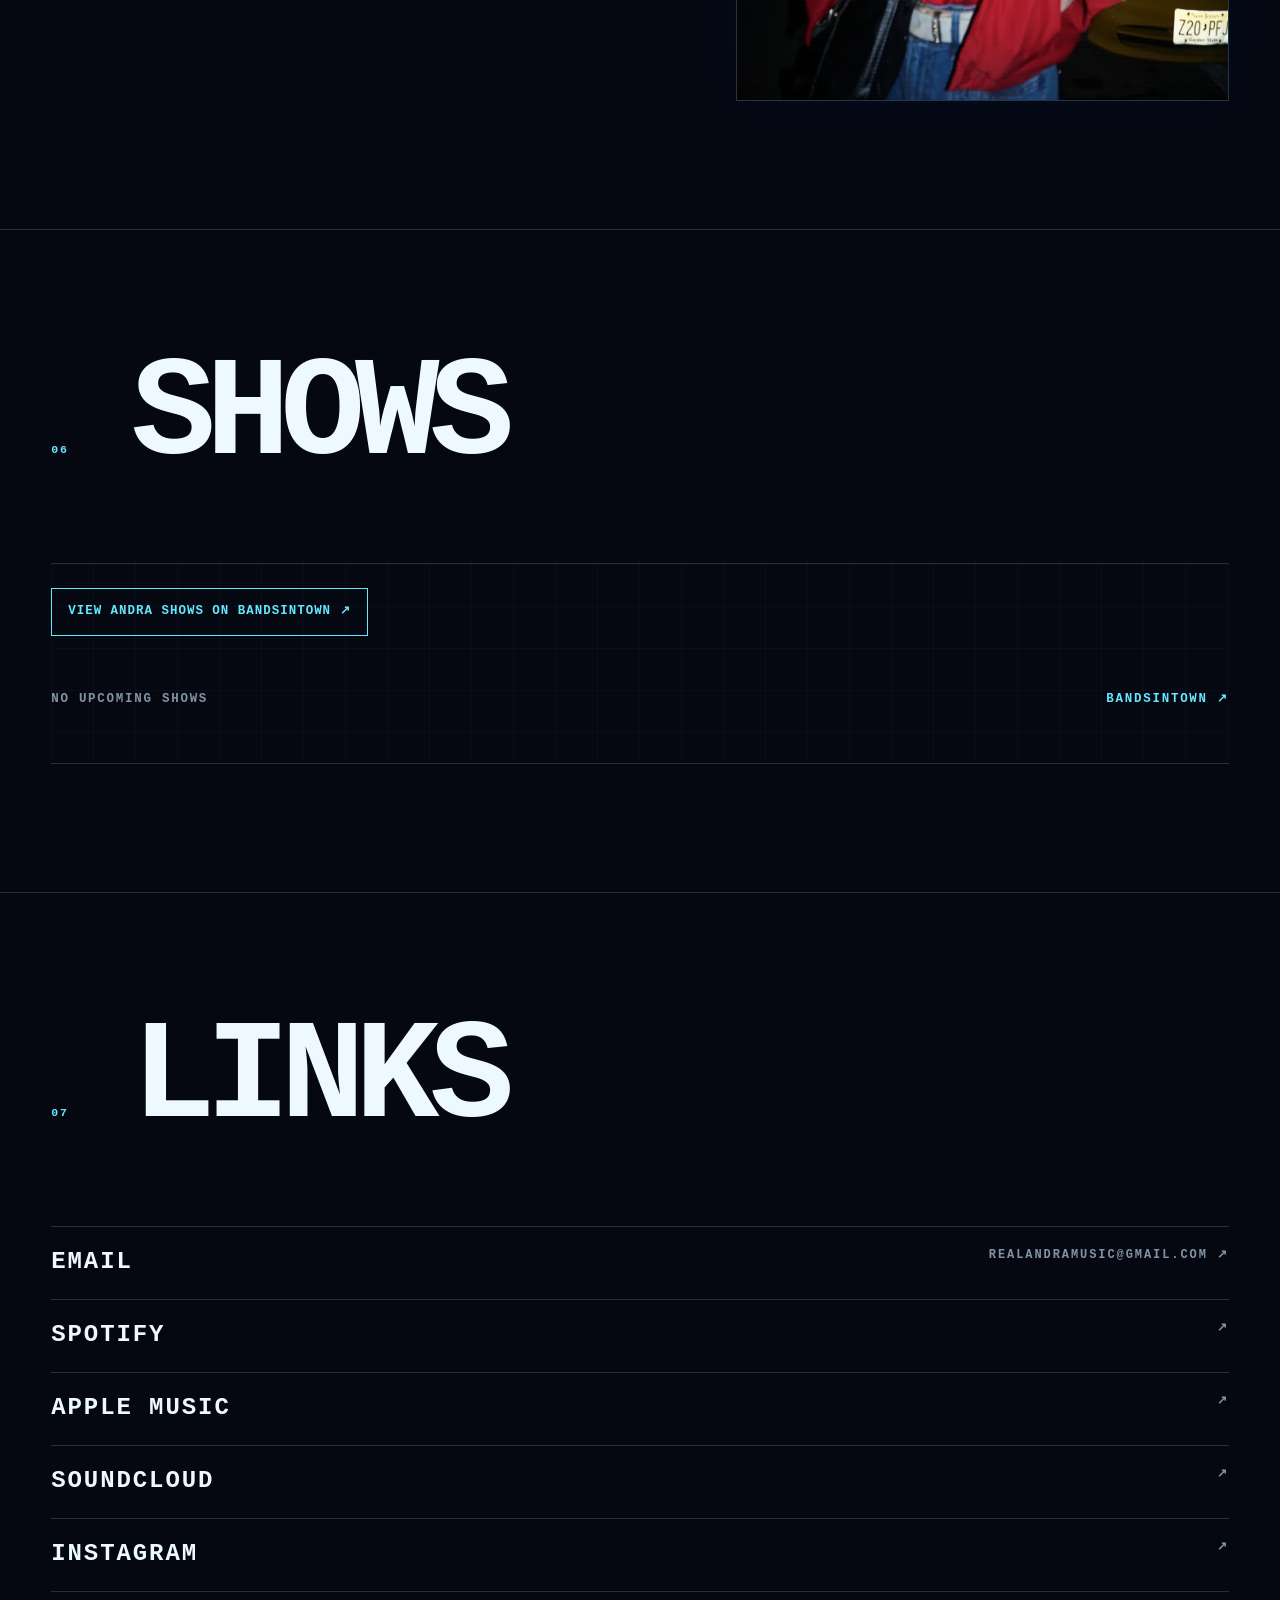
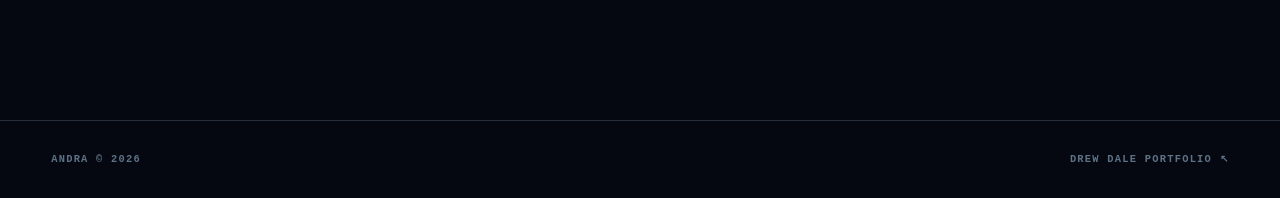
==== commit 449bd9d6: "Correct featured release cover sizing" ====
--- a/andra/index.html
+++ b/andra/index.html
@@ -21,7 +21,7 @@
   <meta name="twitter:image" content="https://drewedale.github.io/andra/assets/andra-share.jpg">
   <title>Andra — Producer &amp; DJ</title>
   <link rel="icon" href="assets/andra-logo.png" type="image/png">
-  <link rel="stylesheet" href="style.css?v=12">
+  <link rel="stylesheet" href="style.css?v=13">
   <script src="script.js?v=4" defer></script>
   <script charset="utf-8" src="https://widgetv3.bandsintown.com/main.min.js" defer></script>
 </head>
--- a/andra/style.css
+++ b/andra/style.css
@@ -307,6 +307,7 @@
 .release-featured-art { display: block; min-width: 0; overflow: hidden; }
 .release-featured-art img {
   width: 100%;
+  height: auto;
   aspect-ratio: 1;
   object-fit: contain;
   transition: transform .5s ease;
